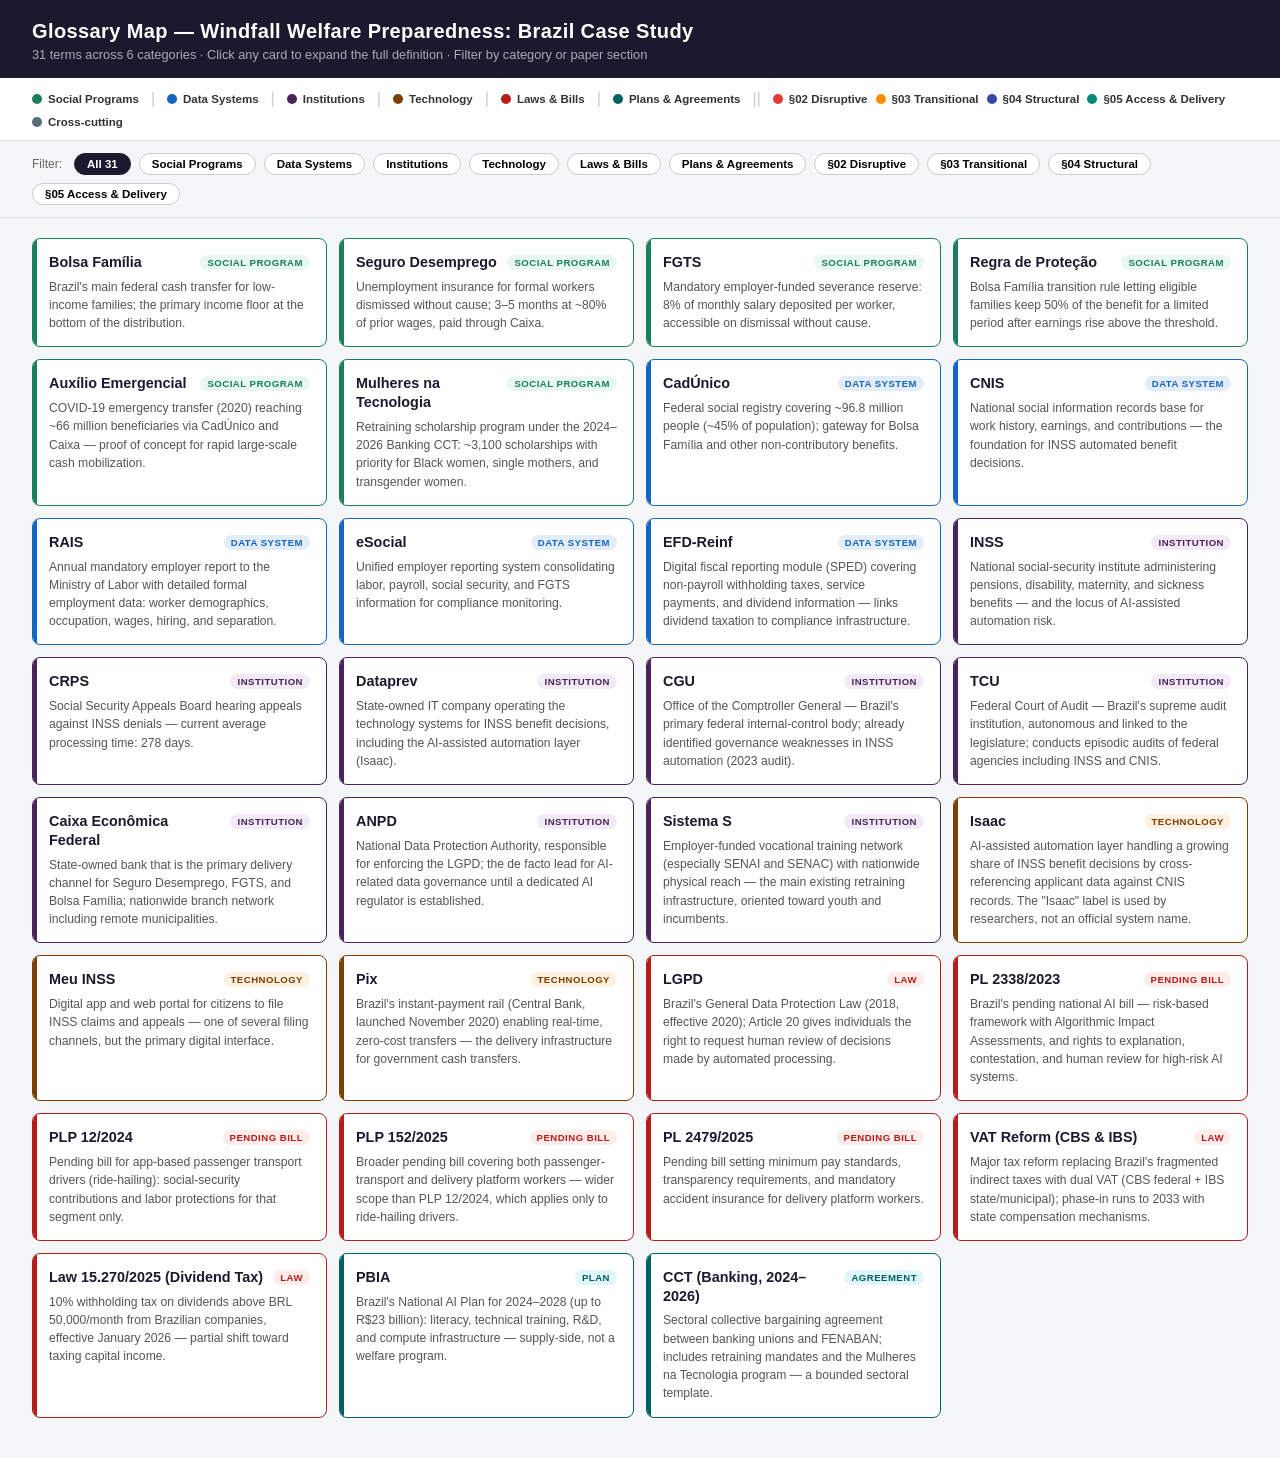
==== index.html @ 6428d3a6 "Rename glossary_map.html to index.html" ====
<!DOCTYPE html>
<html lang="en">
<head>
<meta charset="UTF-8">
<meta name="viewport" content="width=device-width, initial-scale=1.0">
<title>Glossary Map — Windfall Welfare Preparedness: Brazil</title>
<style>
  :root {
    --col-program:   #1a7f5a;
    --col-program-bg:#e8f7f0;
    --col-data:      #1565c0;
    --col-data-bg:   #e3edf9;
    --col-inst:      #4a235a;
    --col-inst-bg:   #f3eaf7;
    --col-tech:      #7b3f00;
    --col-tech-bg:   #fdf0e0;
    --col-law:       #b71c1c;
    --col-law-bg:    #fdecea;
    --col-policy:    #006064;
    --col-policy-bg: #e0f7fa;

    --sec-disruptive:   #e53935;
    --sec-transitional: #fb8c00;
    --sec-structural:   #3949ab;
    --sec-access:       #00897b;
    --sec-cross:        #546e7a;
  }

  * { box-sizing: border-box; margin: 0; padding: 0; }

  body {
    font-family: "Inter", "Segoe UI", sans-serif;
    background: #f4f6f8;
    color: #1a1a2e;
    min-height: 100vh;
  }

  header {
    background: #1a1a2e;
    color: white;
    padding: 20px 32px 16px;
  }
  header h1 { font-size: 1.25rem; font-weight: 700; letter-spacing: 0.02em; }
  header p  { font-size: 0.8rem; color: #aab; margin-top: 4px; }

  /* Section legend */
  .legend {
    display: flex; flex-wrap: wrap; gap: 8px;
    padding: 12px 32px;
    background: #fff;
    border-bottom: 1px solid #e0e0e0;
  }
  .leg-item {
    display: flex; align-items: center; gap: 6px;
    font-size: 0.72rem; font-weight: 600;
    color: #333;
  }
  .leg-dot {
    width: 10px; height: 10px; border-radius: 50%;
    flex-shrink: 0;
  }
  .leg-sep { color: #ccc; margin: 0 4px; }

  /* Filter bar */
  .filter-bar {
    display: flex; flex-wrap: wrap; gap: 8px;
    padding: 12px 32px;
    background: #f4f6f8;
    border-bottom: 1px solid #e0e0e0;
    align-items: center;
  }
  .filter-bar span { font-size: 0.75rem; color: #666; margin-right: 4px; }
  .filter-btn {
    padding: 4px 12px; border-radius: 20px; border: 1.5px solid #ccc;
    background: white; cursor: pointer; font-size: 0.72rem; font-weight: 600;
    transition: all 0.15s;
  }
  .filter-btn:hover  { border-color: #555; background: #f0f0f0; }
  .filter-btn.active { border-color: #1a1a2e; background: #1a1a2e; color: white; }

  /* Main grid */
  .grid {
    display: grid;
    grid-template-columns: repeat(auto-fill, minmax(280px, 1fr));
    gap: 12px;
    padding: 20px 32px 40px;
  }

  .card {
    background: white;
    border-radius: 8px;
    border: 1.5px solid #e0e0e0;
    padding: 14px 16px;
    cursor: pointer;
    transition: box-shadow 0.15s, transform 0.1s;
    position: relative;
    overflow: hidden;
  }
  .card::before {
    content: '';
    position: absolute;
    left: 0; top: 0; bottom: 0;
    width: 4px;
    border-radius: 8px 0 0 8px;
  }
  .card:hover { box-shadow: 0 4px 16px rgba(0,0,0,0.12); transform: translateY(-1px); }
  .card.expanded { box-shadow: 0 6px 24px rgba(0,0,0,0.16); }

  /* Category accent colors */
  .cat-program  { border-color: var(--col-program);  }
  .cat-program::before  { background: var(--col-program); }
  .cat-data     { border-color: var(--col-data);     }
  .cat-data::before     { background: var(--col-data); }
  .cat-inst     { border-color: var(--col-inst);     }
  .cat-inst::before     { background: var(--col-inst); }
  .cat-tech     { border-color: var(--col-tech);     }
  .cat-tech::before     { background: var(--col-tech); }
  .cat-law      { border-color: var(--col-law);      }
  .cat-law::before      { background: var(--col-law); }
  .cat-policy   { border-color: var(--col-policy);   }
  .cat-policy::before   { background: var(--col-policy); }

  .card-header { display: flex; align-items: flex-start; justify-content: space-between; gap: 8px; }

  .term-name {
    font-size: 0.9rem; font-weight: 700; line-height: 1.3;
    flex: 1;
  }
  .cat-badge {
    font-size: 0.6rem; font-weight: 700; text-transform: uppercase;
    letter-spacing: 0.05em; padding: 2px 7px; border-radius: 10px;
    white-space: nowrap; flex-shrink: 0; margin-top: 2px;
  }
  .cat-program .cat-badge  { background: var(--col-program-bg); color: var(--col-program); }
  .cat-data    .cat-badge  { background: var(--col-data-bg);    color: var(--col-data); }
  .cat-inst    .cat-badge  { background: var(--col-inst-bg);    color: var(--col-inst); }
  .cat-tech    .cat-badge  { background: var(--col-tech-bg);    color: var(--col-tech); }
  .cat-law     .cat-badge  { background: var(--col-law-bg);     color: var(--col-law); }
  .cat-policy  .cat-badge  { background: var(--col-policy-bg);  color: var(--col-policy); }

  .summary {
    font-size: 0.76rem; color: #555; margin-top: 6px; line-height: 1.5;
  }

  .full-def {
    display: none;
    font-size: 0.75rem; color: #333; margin-top: 10px;
    border-top: 1px solid #eee; padding-top: 10px; line-height: 1.6;
  }
  .card.expanded .full-def { display: block; }

  .sections {
    display: flex; flex-wrap: wrap; gap: 4px; margin-top: 10px;
  }
  .sec-pill {
    font-size: 0.6rem; font-weight: 700; padding: 2px 8px;
    border-radius: 10px; color: white; white-space: nowrap;
  }
  .sec-D  { background: var(--sec-disruptive); }
  .sec-T  { background: var(--sec-transitional); }
  .sec-S  { background: var(--sec-structural); }
  .sec-A  { background: var(--sec-access); }
  .sec-X  { background: var(--sec-cross); }

  /* Count bar at top right */
  .count-bar {
    display: flex; gap: 16px; padding: 10px 32px 0;
    font-size: 0.72rem; color: #666;
  }
  .count-bar strong { color: #1a1a2e; }

  /* Hidden class for filtering */
  .card.hidden { display: none; }
</style>
</head>
<body>

<header>
  <h1>Glossary Map — Windfall Welfare Preparedness: Brazil Case Study</h1>
  <p>31 terms across 6 categories · Click any card to expand the full definition · Filter by category or paper section</p>
</header>

<div class="legend">
  <div class="leg-item"><div class="leg-dot" style="background:var(--col-program)"></div>Social Programs</div>
  <div class="leg-sep">|</div>
  <div class="leg-item"><div class="leg-dot" style="background:var(--col-data)"></div>Data Systems</div>
  <div class="leg-sep">|</div>
  <div class="leg-item"><div class="leg-dot" style="background:var(--col-inst)"></div>Institutions</div>
  <div class="leg-sep">|</div>
  <div class="leg-item"><div class="leg-dot" style="background:var(--col-tech)"></div>Technology</div>
  <div class="leg-sep">|</div>
  <div class="leg-item"><div class="leg-dot" style="background:var(--col-law)"></div>Laws &amp; Bills</div>
  <div class="leg-sep">|</div>
  <div class="leg-item"><div class="leg-dot" style="background:var(--col-policy)"></div>Plans &amp; Agreements</div>
  <div class="leg-sep">||</div>
  <div class="leg-item"><div class="leg-dot" style="background:var(--sec-disruptive)"></div>§02 Disruptive</div>
  <div class="leg-item"><div class="leg-dot" style="background:var(--sec-transitional)"></div>§03 Transitional</div>
  <div class="leg-item"><div class="leg-dot" style="background:var(--sec-structural)"></div>§04 Structural</div>
  <div class="leg-item"><div class="leg-dot" style="background:var(--sec-access)"></div>§05 Access &amp; Delivery</div>
  <div class="leg-item"><div class="leg-dot" style="background:var(--sec-cross)"></div>Cross-cutting</div>
</div>

<div class="filter-bar">
  <span>Filter:</span>
  <button class="filter-btn active" data-filter="all">All 31</button>
  <button class="filter-btn" data-filter="cat-program">Social Programs</button>
  <button class="filter-btn" data-filter="cat-data">Data Systems</button>
  <button class="filter-btn" data-filter="cat-inst">Institutions</button>
  <button class="filter-btn" data-filter="cat-tech">Technology</button>
  <button class="filter-btn" data-filter="cat-law">Laws &amp; Bills</button>
  <button class="filter-btn" data-filter="cat-policy">Plans &amp; Agreements</button>
  <button class="filter-btn" data-filter="sec-D">§02 Disruptive</button>
  <button class="filter-btn" data-filter="sec-T">§03 Transitional</button>
  <button class="filter-btn" data-filter="sec-S">§04 Structural</button>
  <button class="filter-btn" data-filter="sec-A">§05 Access &amp; Delivery</button>
</div>

<div class="grid" id="grid">

  <!-- ── SOCIAL PROGRAMS ── -->

  <div class="card cat-program" data-cats="cat-program" data-secs="sec-D sec-X">
    <div class="card-header">
      <div class="term-name">Bolsa Família</div>
      <div class="cat-badge">Social Program</div>
    </div>
    <div class="summary">Brazil's main federal cash transfer for low-income families; the primary income floor at the bottom of the distribution.</div>
    <div class="full-def">Brazil's main federal cash transfer program for low-income families, administered by the Ministry of Social Development. Eligibility runs through CadÚnico and is means-tested, with active monitoring of school attendance and health requirements. In this paper it is the primary income floor for households at the bottom of the distribution — and a boundary condition for the "missing middle" problem, since displaced formal workers above its threshold fall outside its reach.
      <div class="sections">
        <span class="sec-pill sec-D">§02 Disruptive</span>
        <span class="sec-pill sec-X">Cross-cutting</span>
      </div>
    </div>
  </div>

  <div class="card cat-program" data-cats="cat-program" data-secs="sec-D sec-X">
    <div class="card-header">
      <div class="term-name">Seguro Desemprego</div>
      <div class="cat-badge">Social Program</div>
    </div>
    <div class="summary">Unemployment insurance for formal workers dismissed without cause; 3–5 months at ~80% of prior wages, paid through Caixa.</div>
    <div class="full-def">Unemployment insurance for formal workers dismissed without cause, paid through Caixa for three to five months at roughly 80% of prior wages (subject to floors and ceilings). In this paper it is the main short-term income buffer for formal workers after dismissal, but it does not cover informal workers and was designed for cyclical unemployment, not prolonged occupational displacement. For the missing middle, the insurance window often runs out before re-employment is secured.
      <div class="sections">
        <span class="sec-pill sec-D">§02 Disruptive</span>
        <span class="sec-pill sec-X">Cross-cutting</span>
      </div>
    </div>
  </div>

  <div class="card cat-program" data-cats="cat-program" data-secs="sec-D">
    <div class="card-header">
      <div class="term-name">FGTS</div>
      <div class="cat-badge">Social Program</div>
    </div>
    <div class="summary">Mandatory employer-funded severance reserve: 8% of monthly salary deposited per worker, accessible on dismissal without cause.</div>
    <div class="full-def">Fundo de Garantia do Tempo de Serviço. A mandatory employer-funded severance reserve for formal employees: employers deposit 8% of monthly salary into an individual account at Caixa, accessible on dismissal without cause, and also drawable for home purchase, serious illness, or retirement. In this paper it functions as a forced savings buffer that supplements Seguro Desemprego, but both instruments were designed for cyclical unemployment and may not provide adequate protection during structural displacement from AI.
      <div class="sections">
        <span class="sec-pill sec-D">§02 Disruptive</span>
      </div>
    </div>
  </div>

  <div class="card cat-program" data-cats="cat-program" data-secs="sec-D">
    <div class="card-header">
      <div class="term-name">Regra de Proteção</div>
      <div class="cat-badge">Social Program</div>
    </div>
    <div class="summary">Bolsa Família transition rule letting eligible families keep 50% of the benefit for a limited period after earnings rise above the threshold.</div>
    <div class="full-def">A Bolsa Família transition rule that lets eligible families temporarily keep part of the benefit (50%) for a limited period after earnings rise above the ordinary entry threshold. In this paper it is the closest existing bridge between income support and re-entry into formal work. Critically, it applies only to families already inside the program — it does not help displaced formal workers above the threshold who were never enrolled.
      <div class="sections">
        <span class="sec-pill sec-D">§02 Disruptive</span>
      </div>
    </div>
  </div>

  <div class="card cat-program" data-cats="cat-program" data-secs="sec-D">
    <div class="card-header">
      <div class="term-name">Auxílio Emergencial</div>
      <div class="cat-badge">Social Program</div>
    </div>
    <div class="summary">COVID-19 emergency transfer (2020) reaching ~66 million beneficiaries via CadÚnico and Caixa — proof of concept for rapid large-scale cash mobilization.</div>
    <div class="full-def">The emergency cash transfer program deployed during the COVID-19 pandemic in 2020, which reached approximately 66 million beneficiaries — most of them informal and low-income workers — within weeks via CadÚnico and Caixa. In this paper it matters as proof of concept for rapid cash mobilization at population scale, though it required extraordinary political authorization; no standing rule creates the same disbursement capacity.
      <div class="sections">
        <span class="sec-pill sec-D">§02 Disruptive</span>
      </div>
    </div>
  </div>

  <div class="card cat-program" data-cats="cat-program" data-secs="sec-T">
    <div class="card-header">
      <div class="term-name">Mulheres na Tecnologia</div>
      <div class="cat-badge">Social Program</div>
    </div>
    <div class="summary">Retraining scholarship program under the 2024–2026 Banking CCT: ~3,100 scholarships with priority for Black women, single mothers, and transgender women.</div>
    <div class="full-def">A retraining scholarship program negotiated under the 2024–2026 banking CCT and funded by FENABAN-affiliated banks. It offers approximately 3,000 scholarships through PrograMaria and 100 through Laboratória (approximately 3,100 in total), with explicit priority for Black women, single mothers, and transgender women. In this paper it is a bounded sectoral example of adaptive provision for workers in high-AI-exposure occupations, but it is limited to formal banking workers with union representation.
      <div class="sections">
        <span class="sec-pill sec-T">§03 Transitional</span>
      </div>
    </div>
  </div>

  <!-- ── DATA SYSTEMS ── -->

  <div class="card cat-data" data-cats="cat-data" data-secs="sec-D sec-X">
    <div class="card-header">
      <div class="term-name">CadÚnico</div>
      <div class="cat-badge">Data System</div>
    </div>
    <div class="summary">Federal social registry covering ~96.8 million people (~45% of population); gateway for Bolsa Família and other non-contributory benefits.</div>
    <div class="full-def">Cadastro Único para Programas Sociais. Brazil's federal social registry for low-income families, covering about 96.8 million people (roughly 45% of the population) and administered by the Ministry of Social Development. It collects socioeconomic data and serves as the gateway for determining eligibility for Bolsa Família and other non-contributory benefits. Registration does not by itself grant benefits. In this paper it is both the targeting base for AI-displacement responses and part of the data infrastructure needed for proactive worker identification.
      <div class="sections">
        <span class="sec-pill sec-D">§02 Disruptive</span>
        <span class="sec-pill sec-X">Cross-cutting</span>
      </div>
    </div>
  </div>

  <div class="card cat-data" data-cats="cat-data" data-secs="sec-A sec-X">
    <div class="card-header">
      <div class="term-name">CNIS</div>
      <div class="cat-badge">Data System</div>
    </div>
    <div class="summary">National social information records base for work history, earnings, and contributions — the foundation for INSS automated benefit decisions.</div>
    <div class="full-def">Cadastro Nacional de Informações Sociais. The national administrative records base for work, earnings, and contribution histories, maintained by the INSS and fed by eSocial and other administrative sources. In this paper it matters because INSS benefit analysis depends heavily on these records — and data quality problems identified in a 2021 TCU review mean that an unreliable foundation is driving consequential automated decisions.
      <div class="sections">
        <span class="sec-pill sec-A">§05 Access &amp; Delivery</span>
        <span class="sec-pill sec-X">Cross-cutting</span>
      </div>
    </div>
  </div>

  <div class="card cat-data" data-cats="cat-data" data-secs="sec-S sec-X">
    <div class="card-header">
      <div class="term-name">RAIS</div>
      <div class="cat-badge">Data System</div>
    </div>
    <div class="summary">Annual mandatory employer report to the Ministry of Labor with detailed formal employment data: worker demographics, occupation, wages, hiring, and separation.</div>
    <div class="full-def">Relação Anual de Informações Sociais. An annual mandatory employer report submitted to the Ministry of Labor, with detailed data on formal employment: worker demographics, occupation, wages, hiring, and separation. Brazil's most granular source of formal labor market data. In this paper it is a key ingredient for a proactive worker-targeting system — identifying workers in high-AI-exposure occupations before displacement — but linking it to CadÚnico for this purpose requires legal authorization under the LGPD and an inter-ministerial data-sharing protocol.
      <div class="sections">
        <span class="sec-pill sec-S">§04 Structural</span>
        <span class="sec-pill sec-X">Cross-cutting</span>
      </div>
    </div>
  </div>

  <div class="card cat-data" data-cats="cat-data" data-secs="sec-S">
    <div class="card-header">
      <div class="term-name">eSocial</div>
      <div class="cat-badge">Data System</div>
    </div>
    <div class="summary">Unified employer reporting system consolidating labor, payroll, social security, and FGTS information for compliance monitoring.</div>
    <div class="full-def">A unified employer reporting system that consolidates labor, payroll, social security, FGTS, and related fiscal information into a single digital platform. In this paper it matters as part of the administrative base for monitoring payroll-linked activity and welfare financing — and as a data source that feeds into CNIS and hence into INSS automated decisions.
      <div class="sections">
        <span class="sec-pill sec-S">§04 Structural</span>
      </div>
    </div>
  </div>

  <div class="card cat-data" data-cats="cat-data" data-secs="sec-S">
    <div class="card-header">
      <div class="term-name">EFD-Reinf</div>
      <div class="cat-badge">Data System</div>
    </div>
    <div class="summary">Digital fiscal reporting module (SPED) covering non-payroll withholding taxes, service payments, and dividend information — links dividend taxation to compliance infrastructure.</div>
    <div class="full-def">Escrituração Fiscal Digital de Retenções e Outras Informações Fiscais. A module of Brazil's SPED platform that complements eSocial by reporting non-payroll tax information, including withholding taxes, service payments, and other fiscal events. In this paper it matters as the administrative reporting channel through which the new dividend withholding tax (Law 15.270/2025) will be collected and verified — connecting the structural tax reform to existing compliance infrastructure.
      <div class="sections">
        <span class="sec-pill sec-S">§04 Structural</span>
      </div>
    </div>
  </div>

  <!-- ── INSTITUTIONS ── -->

  <div class="card cat-inst" data-cats="cat-inst" data-secs="sec-D sec-A">
    <div class="card-header">
      <div class="term-name">INSS</div>
      <div class="cat-badge">Institution</div>
    </div>
    <div class="summary">National social-security institute administering pensions, disability, maternity, and sickness benefits — and the locus of AI-assisted automation risk.</div>
    <div class="full-def">Instituto Nacional do Seguro Social. Brazil's national social-security institute, responsible for administering contributory benefits including pensions, disability benefits, maternity pay, and sickness allowances. In this paper it is the central institution for both disruptive risk (AI-assisted automation of benefit decisions via Isaac/Dataprev) and access-and-delivery risk (rising denial rates, long appeal queues, and over-reliance on Meu INSS as the primary interface).
      <div class="sections">
        <span class="sec-pill sec-D">§02 Disruptive</span>
        <span class="sec-pill sec-A">§05 Access &amp; Delivery</span>
      </div>
    </div>
  </div>

  <div class="card cat-inst" data-cats="cat-inst" data-secs="sec-A">
    <div class="card-header">
      <div class="term-name">CRPS</div>
      <div class="cat-badge">Institution</div>
    </div>
    <div class="summary">Social Security Appeals Board hearing appeals against INSS denials — current average processing time: 278 days.</div>
    <div class="full-def">Conselho de Recursos da Previdência Social. The Social Security Appeals Board, the administrative body that hears appeals against INSS benefit denials. In this paper it is the main formal redress channel — and the main bottleneck: the average appeal processing time reached 278 days in 2025, meaning formal appeal rights are not translating into timely redress. Multiple filing channels exist (Central 135, CRPS website, Meu INSS, INSS Digital, in-person), but navigation burden is high, especially for rural and elderly claimants.
      <div class="sections">
        <span class="sec-pill sec-A">§05 Access &amp; Delivery</span>
      </div>
    </div>
  </div>

  <div class="card cat-inst" data-cats="cat-inst" data-secs="sec-A">
    <div class="card-header">
      <div class="term-name">Dataprev</div>
      <div class="cat-badge">Institution</div>
    </div>
    <div class="summary">State-owned IT company operating the technology systems for INSS benefit decisions, including the AI-assisted automation layer (Isaac).</div>
    <div class="full-def">The state-owned IT company that develops and operates the technology systems for INSS benefit decisions, including the AI-assisted automation layer. In this paper it matters as the institutional locus of the technical architecture underlying automated benefit analysis — and therefore a key actor for any transparency or audit reform of INSS automation.
      <div class="sections">
        <span class="sec-pill sec-A">§05 Access &amp; Delivery</span>
      </div>
    </div>
  </div>

  <div class="card cat-inst" data-cats="cat-inst" data-secs="sec-A">
    <div class="card-header">
      <div class="term-name">CGU</div>
      <div class="cat-badge">Institution</div>
    </div>
    <div class="summary">Office of the Comptroller General — Brazil's primary federal internal-control body; already identified governance weaknesses in INSS automation (2023 audit).</div>
    <div class="full-def">Controladoria-Geral da União. The Office of the Comptroller General, Brazil's primary internal-control body within the federal executive, which conducts audits, investigations, and oversight of federal agencies. In this paper it matters because a 2023 CGU audit identified planning, governance, monitoring, and transparency weaknesses in INSS automation — including a rise in the automated denial share from 41% in 2021 to 65% in 2022. Reinstating routine CGU audit of INSS automation is one of the paper's near-term governance recommendations.
      <div class="sections">
        <span class="sec-pill sec-A">§05 Access &amp; Delivery</span>
      </div>
    </div>
  </div>

  <div class="card cat-inst" data-cats="cat-inst" data-secs="sec-A">
    <div class="card-header">
      <div class="term-name">TCU</div>
      <div class="cat-badge">Institution</div>
    </div>
    <div class="summary">Federal Court of Audit — Brazil's supreme audit institution, autonomous and linked to the legislature; conducts episodic audits of federal agencies including INSS and CNIS.</div>
    <div class="full-def">Tribunal de Contas da União. The Federal Court of Audit, Brazil's supreme audit institution, autonomous and linked to the legislative branch. In this paper it matters as the external audit institution that has reviewed INSS operations and CNIS data quality — including a 2021 review that identified data quality problems in CNIS records. Its interventions are episodic and do not substitute for standing internal-control oversight.
      <div class="sections">
        <span class="sec-pill sec-A">§05 Access &amp; Delivery</span>
      </div>
    </div>
  </div>

  <div class="card cat-inst" data-cats="cat-inst" data-secs="sec-A sec-X">
    <div class="card-header">
      <div class="term-name">Caixa Econômica Federal</div>
      <div class="cat-badge">Institution</div>
    </div>
    <div class="summary">State-owned bank that is the primary delivery channel for Seguro Desemprego, FGTS, and Bolsa Família; nationwide branch network including remote municipalities.</div>
    <div class="full-def">A state-owned bank that functions as the primary delivery channel for federal social programs (Seguro Desemprego, FGTS, Bolsa Família payments) and operates a nationwide branch network including in small and remote municipalities. In this paper it is proposed as a formal in-person intake point for INSS appeals and biometric verification — since Caixa branches already serve as an informal fallback for populations excluded by mandatory digital channels.
      <div class="sections">
        <span class="sec-pill sec-A">§05 Access &amp; Delivery</span>
        <span class="sec-pill sec-X">Cross-cutting</span>
      </div>
    </div>
  </div>

  <div class="card cat-inst" data-cats="cat-inst" data-secs="sec-A sec-X">
    <div class="card-header">
      <div class="term-name">ANPD</div>
      <div class="cat-badge">Institution</div>
    </div>
    <div class="summary">National Data Protection Authority, responsible for enforcing the LGPD; the de facto lead for AI-related data governance until a dedicated AI regulator is established.</div>
    <div class="full-def">Autoridade Nacional de Proteção de Dados. Brazil's National Data Protection Authority, responsible for enforcing the LGPD and designated as the lead for AI-related data protection in the absence of a dedicated AI regulator. In this paper it matters as the primary data-governance actor for AI in public services — but its mandate is data protection, not AI governance broadly, and without PL 2338/2023 or an equivalent framework, it cannot by itself supply a full AI accountability architecture. AI-related data protection currently runs through ANPD; no dedicated AI regulator with an active mandate yet exists.
      <div class="sections">
        <span class="sec-pill sec-A">§05 Access &amp; Delivery</span>
        <span class="sec-pill sec-X">Cross-cutting</span>
      </div>
    </div>
  </div>

  <div class="card cat-inst" data-cats="cat-inst" data-secs="sec-T">
    <div class="card-header">
      <div class="term-name">Sistema S</div>
      <div class="cat-badge">Institution</div>
    </div>
    <div class="summary">Employer-funded vocational training network (especially SENAI and SENAC) with nationwide physical reach — the main existing retraining infrastructure, oriented toward youth and incumbents.</div>
    <div class="full-def">Brazil's network of employer-funded vocational training institutions, financed through compulsory employer payroll contributions and operated under corporatist structures linked to industry (SENAI), commerce (SENAC), and other federations. In this paper it matters as the main existing training architecture with both physical reach and experienced faculty. Its mandate and curriculum serve youth and incumbent formal workers; mid-career transition for AI-displaced workers is not a standing part of its remit.
      <div class="sections">
        <span class="sec-pill sec-T">§03 Transitional</span>
      </div>
    </div>
  </div>

  <!-- ── TECHNOLOGY ── -->

  <div class="card cat-tech" data-cats="cat-tech" data-secs="sec-A">
    <div class="card-header">
      <div class="term-name">Isaac</div>
      <div class="cat-badge">Technology</div>
    </div>
    <div class="summary">AI-assisted automation layer handling a growing share of INSS benefit decisions by cross-referencing applicant data against CNIS records. The "Isaac" label is used by researchers, not an official system name.</div>
    <div class="full-def">The AI-assisted automation layer that handles a growing share of INSS benefit decisions by cross-referencing applicant data against CNIS records. In this paper it matters as the automation mechanism at the center of the access-and-delivery risk: the scale of automated decisions has grown faster than routine external audit coverage. The "Isaac" label is used by researchers and reporting; it is not an officially named government system.
      <div class="sections">
        <span class="sec-pill sec-A">§05 Access &amp; Delivery</span>
      </div>
    </div>
  </div>

  <div class="card cat-tech" data-cats="cat-tech" data-secs="sec-A">
    <div class="card-header">
      <div class="term-name">Meu INSS</div>
      <div class="cat-badge">Technology</div>
    </div>
    <div class="summary">Digital app and web portal for citizens to file INSS claims and appeals — one of several filing channels, but the primary digital interface.</div>
    <div class="full-def">The digital app and web portal through which Brazilian citizens file social-security claims and appeals with the INSS. In this paper it matters because in practice it has become the primary digital interface for benefit interactions — but it is one of several official channels (alongside Central 135, CRPS website, INSS Digital, and in-person service), and it excludes rural, elderly, and digitally constrained claimants who cannot navigate it independently.
      <div class="sections">
        <span class="sec-pill sec-A">§05 Access &amp; Delivery</span>
      </div>
    </div>
  </div>

  <div class="card cat-tech" data-cats="cat-tech" data-secs="sec-D sec-X">
    <div class="card-header">
      <div class="term-name">Pix</div>
      <div class="cat-badge">Technology</div>
    </div>
    <div class="summary">Brazil's instant-payment rail (Central Bank, launched November 2020) enabling real-time, zero-cost transfers — the delivery infrastructure for government cash transfers.</div>
    <div class="full-def">Brazil's instant-payment system, launched by the Central Bank in November 2020. It enables real-time, zero-cost transfers between individuals, businesses, and government, and has become the dominant payment rail for government cash transfers. In this paper it matters as the payment infrastructure that enables rapid, at-scale delivery of transfers once eligibility is determined — as demonstrated by COVID-era emergency payments after Pix launched (note: Pix was not yet available during the April 2020 Auxílio Emergencial deployment).
      <div class="sections">
        <span class="sec-pill sec-D">§02 Disruptive</span>
        <span class="sec-pill sec-X">Cross-cutting</span>
      </div>
    </div>
  </div>

  <!-- ── LAWS & BILLS ── -->

  <div class="card cat-law" data-cats="cat-law" data-secs="sec-A sec-X">
    <div class="card-header">
      <div class="term-name">LGPD</div>
      <div class="cat-badge">Law</div>
    </div>
    <div class="summary">Brazil's General Data Protection Law (2018, effective 2020); Article 20 gives individuals the right to request human review of decisions made by automated processing.</div>
    <div class="full-def">Lei Geral de Proteção de Dados. Brazil's General Data Protection Law, passed in 2018 and effective from 2020, broadly modeled on the EU's GDPR. Article 20 gives individuals the right to request review of decisions made solely through automated processing of personal data — the current legal baseline for challenging automated benefit denials. In this paper it matters as both a data-governance framework for AI use and as the legal constraint on inter-agency data sharing (e.g., linking RAIS to CadÚnico).
      <div class="sections">
        <span class="sec-pill sec-A">§05 Access &amp; Delivery</span>
        <span class="sec-pill sec-X">Cross-cutting</span>
      </div>
    </div>
  </div>

  <div class="card cat-law" data-cats="cat-law" data-secs="sec-A sec-X">
    <div class="card-header">
      <div class="term-name">PL 2338/2023</div>
      <div class="cat-badge">Pending Bill</div>
    </div>
    <div class="summary">Brazil's pending national AI bill — risk-based framework with Algorithmic Impact Assessments, and rights to explanation, contestation, and human review for high-risk AI systems.</div>
    <div class="full-def">Brazil's pending national AI bill. It would create a risk-based regulatory framework, require Algorithmic Impact Assessments for high-risk systems, and create rights to information, explanation, contestation, and human review in employment, worker management, access to self-employment, and assistance and social-security services. As of April 5, 2026, it remained pending in the Chamber awaiting rapporteur review. In this paper it is both the most consequential piece of pending AI governance and an uncertain enabling condition for several near-term recommendations.
      <div class="sections">
        <span class="sec-pill sec-A">§05 Access &amp; Delivery</span>
        <span class="sec-pill sec-X">Cross-cutting</span>
      </div>
    </div>
  </div>

  <div class="card cat-law" data-cats="cat-law" data-secs="sec-D sec-T">
    <div class="card-header">
      <div class="term-name">PLP 12/2024</div>
      <div class="cat-badge">Pending Bill</div>
    </div>
    <div class="summary">Pending bill for app-based passenger transport drivers (ride-hailing): social-security contributions and labor protections for that segment only.</div>
    <div class="full-def">A pending complementary-law bill focused on app-based passenger transport drivers (four-wheeled ride-hailing). It would define social-security contributions and labor protections for that segment, but not for the whole platform workforce. As of April 5, 2026, it remained pending in committee. If enacted, it would partially close an important contribution gap, but it would not resolve the broader protection deficit across platform and informal work.
      <div class="sections">
        <span class="sec-pill sec-D">§02 Disruptive</span>
        <span class="sec-pill sec-T">§03 Transitional</span>
      </div>
    </div>
  </div>

  <div class="card cat-law" data-cats="cat-law" data-secs="sec-D sec-T">
    <div class="card-header">
      <div class="term-name">PLP 152/2025</div>
      <div class="cat-badge">Pending Bill</div>
    </div>
    <div class="summary">Broader pending bill covering both passenger-transport and delivery platform workers — wider scope than PLP 12/2024, which applies only to ride-hailing drivers.</div>
    <div class="full-def">A pending complementary-law bill that proposes a regulatory framework covering both passenger-transport and delivery platform workers. It is broader in scope than PLP 12/2024, which applies only to passenger-transport drivers. In this paper it represents the more comprehensive legislative option for platform-worker social protection, though still pending in Congress.
      <div class="sections">
        <span class="sec-pill sec-D">§02 Disruptive</span>
        <span class="sec-pill sec-T">§03 Transitional</span>
      </div>
    </div>
  </div>

  <div class="card cat-law" data-cats="cat-law" data-secs="sec-D sec-T">
    <div class="card-header">
      <div class="term-name">PL 2479/2025</div>
      <div class="cat-badge">Pending Bill</div>
    </div>
    <div class="summary">Pending bill setting minimum pay standards, transparency requirements, and mandatory accident insurance for delivery platform workers.</div>
    <div class="full-def">A pending bill before Congress that would set minimum pay standards, transparency requirements, and mandatory accident insurance for delivery platform workers. In this paper it represents another legislative option in the queue of platform-worker protections, alongside PLP 12/2024 and PLP 152/2025.
      <div class="sections">
        <span class="sec-pill sec-D">§02 Disruptive</span>
        <span class="sec-pill sec-T">§03 Transitional</span>
      </div>
    </div>
  </div>

  <div class="card cat-law" data-cats="cat-law" data-secs="sec-S">
    <div class="card-header">
      <div class="term-name">VAT Reform (CBS &amp; IBS)</div>
      <div class="cat-badge">Law</div>
    </div>
    <div class="summary">Major tax reform replacing Brazil's fragmented indirect taxes with dual VAT (CBS federal + IBS state/municipal); phase-in runs to 2033 with state compensation mechanisms.</div>
    <div class="full-def">A major tax reform shifting Brazil from its fragmented indirect tax system to a dual value-added tax: CBS (federal, replacing PIS/COFINS) and IBS (subnational, replacing ICMS/ISS). Enacted through Lei Complementar 214/2025, with a transition phase running to 2033 and state-compensation mechanisms to offset revenue losses for losing states and sectors. In this paper it matters as the main structural broadening of non-payroll taxation, though the long phase-in and compensation mechanisms limit the near-term fiscal dividend for AI-related welfare policy.
      <div class="sections">
        <span class="sec-pill sec-S">§04 Structural</span>
      </div>
    </div>
  </div>

  <div class="card cat-law" data-cats="cat-law" data-secs="sec-S">
    <div class="card-header">
      <div class="term-name">Law 15.270/2025 (Dividend Tax)</div>
      <div class="cat-badge">Law</div>
    </div>
    <div class="summary">10% withholding tax on dividends above BRL 50,000/month from Brazilian companies, effective January 2026 — partial shift toward taxing capital income.</div>
    <div class="full-def">Legislation effective from January 2026 that introduces a 10% withholding tax on dividends above BRL 50,000 per month paid by Brazilian companies. In this paper it matters as a partial step toward taxing capital income — counterbalancing some of the welfare-financing pressure that would result from AI-driven capital deepening and reduced payroll-tax revenues. The scope and rate are modest relative to the potential scale of the fiscal challenge.
      <div class="sections">
        <span class="sec-pill sec-S">§04 Structural</span>
      </div>
    </div>
  </div>

  <!-- ── PLANS & AGREEMENTS ── -->

  <div class="card cat-policy" data-cats="cat-policy" data-secs="sec-T">
    <div class="card-header">
      <div class="term-name">PBIA</div>
      <div class="cat-badge">Plan</div>
    </div>
    <div class="summary">Brazil's National AI Plan for 2024–2028 (up to R$23 billion): literacy, technical training, R&amp;D, and compute infrastructure — supply-side, not a welfare program.</div>
    <div class="full-def">Plano Brasileiro de Inteligência Artificial. Brazil's national AI plan for 2024–2028, with a total commitment of up to R$23 billion across literacy, technical training, research, and compute infrastructure. PBIA focuses on building AI-capable workers — through literacy, training, and research investment — and does not, on its own, fund mid-career transition support for workers displaced by AI.
      <div class="sections">
        <span class="sec-pill sec-T">§03 Transitional</span>
      </div>
    </div>
  </div>

  <div class="card cat-policy" data-cats="cat-policy" data-secs="sec-T sec-D">
    <div class="card-header">
      <div class="term-name">CCT (Banking, 2024–2026)</div>
      <div class="cat-badge">Agreement</div>
    </div>
    <div class="summary">Sectoral collective bargaining agreement between banking unions and FENABAN; includes retraining mandates and the Mulheres na Tecnologia program — a bounded sectoral template.</div>
    <div class="full-def">Convenção Coletiva de Trabalho. A sectoral collective bargaining agreement negotiated between unions and employer associations. In this paper it refers mainly to the 2024–2026 Banking CCT, which includes negotiated retraining provisions and the Mulheres na Tecnologia scholarship program. Used as a bounded template for adaptive provision, though its replicability depends on union capacity that is strong in banking but weaker in retail, BPO, and back-office services where AI displacement is also widening.
      <div class="sections">
        <span class="sec-pill sec-T">§03 Transitional</span>
        <span class="sec-pill sec-D">§02 Disruptive</span>
      </div>
    </div>
  </div>

</div><!-- /grid -->

<script>
  // Expand/collapse cards
  document.querySelectorAll('.card').forEach(card => {
    card.addEventListener('click', () => {
      card.classList.toggle('expanded');
    });
  });

  // Filter buttons
  const btns  = document.querySelectorAll('.filter-btn');
  const cards = document.querySelectorAll('.card');

  btns.forEach(btn => {
    btn.addEventListener('click', () => {
      btns.forEach(b => b.classList.remove('active'));
      btn.classList.add('active');

      const filter = btn.dataset.filter;

      cards.forEach(card => {
        if (filter === 'all') {
          card.classList.remove('hidden');
          return;
        }
        const cats = (card.dataset.cats || '').split(' ');
        const secs = (card.dataset.secs || '').split(' ');
        const all  = [...cats, ...secs];
        card.classList.toggle('hidden', !all.includes(filter));
      });
    });
  });
</script>
</body>
</html>
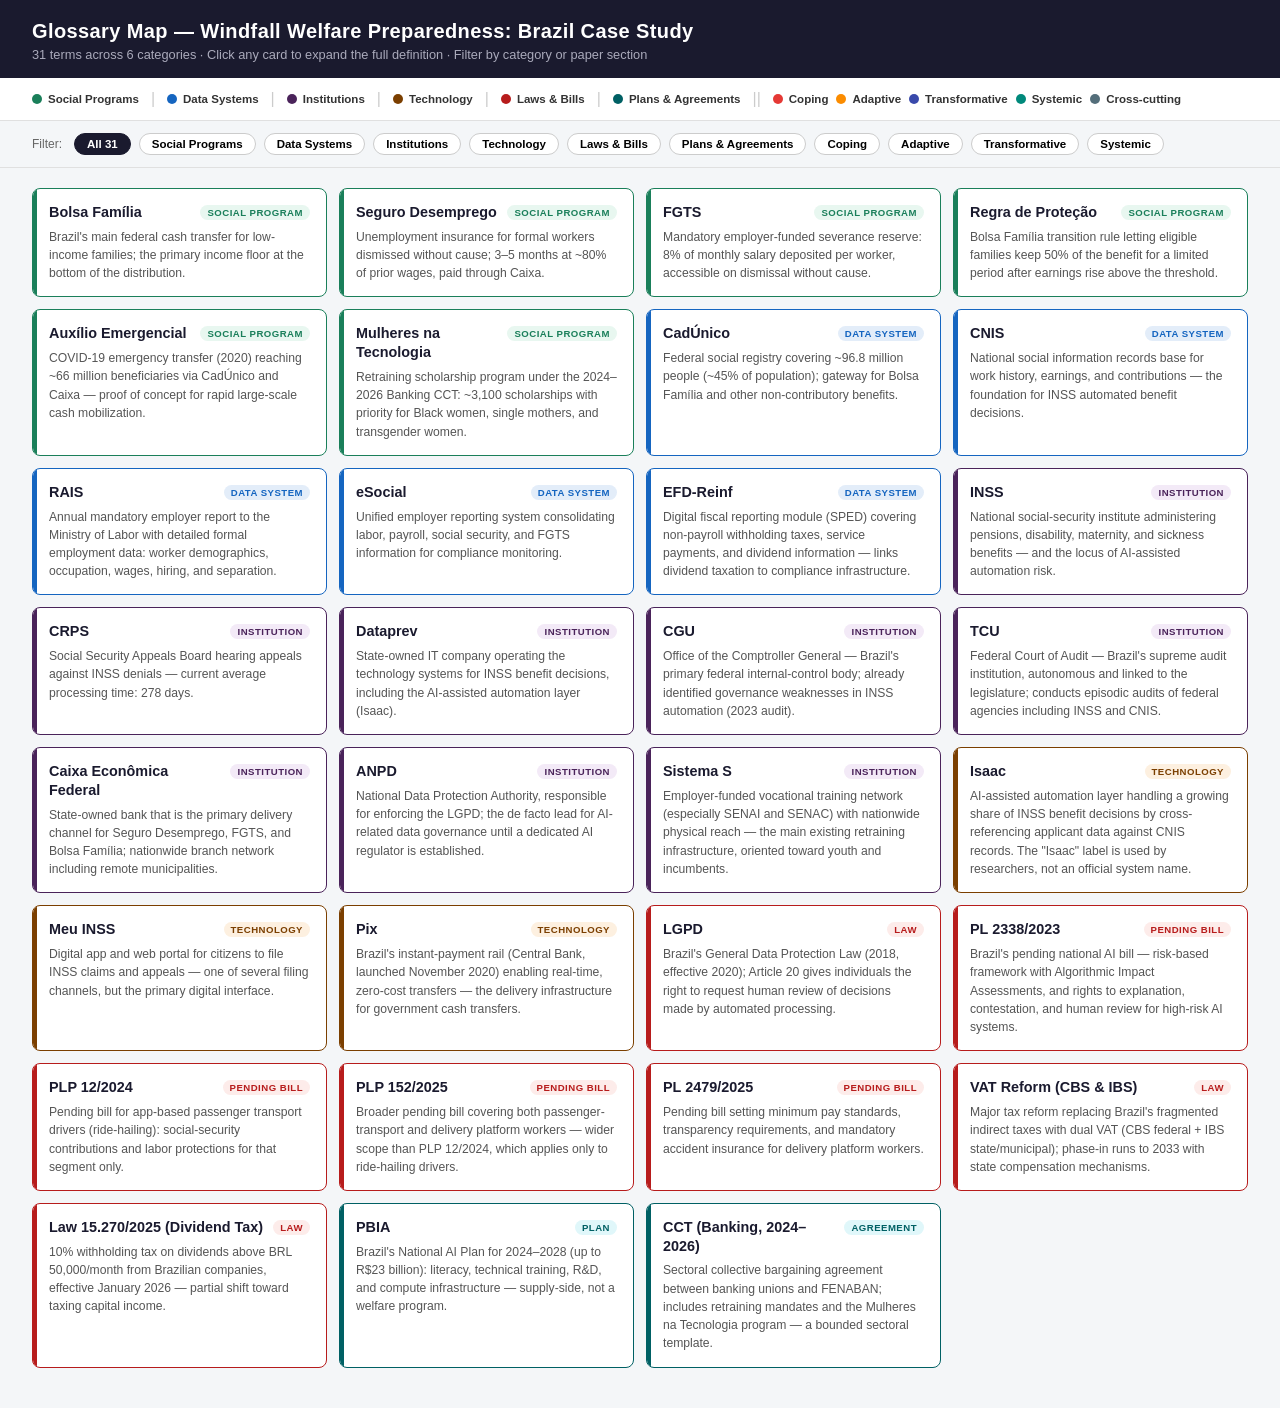
==== commit c3005b6a: "Add files via upload" ====
--- a/index.html
+++ b/index.html
@@ -19,11 +19,11 @@
     --col-policy:    #006064;
     --col-policy-bg: #e0f7fa;
 
-    --sec-disruptive:   #e53935;
-    --sec-transitional: #fb8c00;
-    --sec-structural:   #3949ab;
-    --sec-access:       #00897b;
-    --sec-cross:        #546e7a;
+    --sec-coping:    #e53935;
+    --sec-adaptive:  #fb8c00;
+    --sec-transform: #3949ab;
+    --sec-systemic:  #00897b;
+    --sec-cross:     #546e7a;
   }
 
   * { box-sizing: border-box; margin: 0; padding: 0; }
@@ -156,11 +156,11 @@
     font-size: 0.6rem; font-weight: 700; padding: 2px 8px;
     border-radius: 10px; color: white; white-space: nowrap;
   }
-  .sec-D  { background: var(--sec-disruptive); }
-  .sec-T  { background: var(--sec-transitional); }
-  .sec-S  { background: var(--sec-structural); }
-  .sec-A  { background: var(--sec-access); }
-  .sec-X  { background: var(--sec-cross); }
+  .sec-cop { background: var(--sec-coping); }
+  .sec-ada { background: var(--sec-adaptive); }
+  .sec-trn { background: var(--sec-transform); }
+  .sec-sys { background: var(--sec-systemic); }
+  .sec-X   { background: var(--sec-cross); }
 
   /* Count bar at top right */
   .count-bar {
@@ -193,10 +193,10 @@
   <div class="leg-sep">|</div>
   <div class="leg-item"><div class="leg-dot" style="background:var(--col-policy)"></div>Plans &amp; Agreements</div>
   <div class="leg-sep">||</div>
-  <div class="leg-item"><div class="leg-dot" style="background:var(--sec-disruptive)"></div>§02 Disruptive</div>
-  <div class="leg-item"><div class="leg-dot" style="background:var(--sec-transitional)"></div>§03 Transitional</div>
-  <div class="leg-item"><div class="leg-dot" style="background:var(--sec-structural)"></div>§04 Structural</div>
-  <div class="leg-item"><div class="leg-dot" style="background:var(--sec-access)"></div>§05 Access &amp; Delivery</div>
+  <div class="leg-item"><div class="leg-dot" style="background:var(--sec-coping)"></div>Coping</div>
+  <div class="leg-item"><div class="leg-dot" style="background:var(--sec-adaptive)"></div>Adaptive</div>
+  <div class="leg-item"><div class="leg-dot" style="background:var(--sec-transform)"></div>Transformative</div>
+  <div class="leg-item"><div class="leg-dot" style="background:var(--sec-systemic)"></div>Systemic</div>
   <div class="leg-item"><div class="leg-dot" style="background:var(--sec-cross)"></div>Cross-cutting</div>
 </div>
 
@@ -209,17 +209,17 @@
   <button class="filter-btn" data-filter="cat-tech">Technology</button>
   <button class="filter-btn" data-filter="cat-law">Laws &amp; Bills</button>
   <button class="filter-btn" data-filter="cat-policy">Plans &amp; Agreements</button>
-  <button class="filter-btn" data-filter="sec-D">§02 Disruptive</button>
-  <button class="filter-btn" data-filter="sec-T">§03 Transitional</button>
-  <button class="filter-btn" data-filter="sec-S">§04 Structural</button>
-  <button class="filter-btn" data-filter="sec-A">§05 Access &amp; Delivery</button>
+  <button class="filter-btn" data-filter="sec-cop">Coping</button>
+  <button class="filter-btn" data-filter="sec-ada">Adaptive</button>
+  <button class="filter-btn" data-filter="sec-trn">Transformative</button>
+  <button class="filter-btn" data-filter="sec-sys">Systemic</button>
 </div>
 
 <div class="grid" id="grid">
 
   <!-- ── SOCIAL PROGRAMS ── -->
 
-  <div class="card cat-program" data-cats="cat-program" data-secs="sec-D sec-X">
+  <div class="card cat-program" data-cats="cat-program" data-secs="sec-cop sec-X">
     <div class="card-header">
       <div class="term-name">Bolsa Família</div>
       <div class="cat-badge">Social Program</div>
@@ -227,13 +227,13 @@
     <div class="summary">Brazil's main federal cash transfer for low-income families; the primary income floor at the bottom of the distribution.</div>
     <div class="full-def">Brazil's main federal cash transfer program for low-income families, administered by the Ministry of Social Development. Eligibility runs through CadÚnico and is means-tested, with active monitoring of school attendance and health requirements. In this paper it is the primary income floor for households at the bottom of the distribution — and a boundary condition for the "missing middle" problem, since displaced formal workers above its threshold fall outside its reach.
       <div class="sections">
-        <span class="sec-pill sec-D">§02 Disruptive</span>
-        <span class="sec-pill sec-X">Cross-cutting</span>
-      </div>
-    </div>
-  </div>
-
-  <div class="card cat-program" data-cats="cat-program" data-secs="sec-D sec-X">
+        <span class="sec-pill sec-cop">Coping</span>
+        <span class="sec-pill sec-X">Cross-cutting</span>
+      </div>
+    </div>
+  </div>
+
+  <div class="card cat-program" data-cats="cat-program" data-secs="sec-cop sec-X">
     <div class="card-header">
       <div class="term-name">Seguro Desemprego</div>
       <div class="cat-badge">Social Program</div>
@@ -241,13 +241,13 @@
     <div class="summary">Unemployment insurance for formal workers dismissed without cause; 3–5 months at ~80% of prior wages, paid through Caixa.</div>
     <div class="full-def">Unemployment insurance for formal workers dismissed without cause, paid through Caixa for three to five months at roughly 80% of prior wages (subject to floors and ceilings). In this paper it is the main short-term income buffer for formal workers after dismissal, but it does not cover informal workers and was designed for cyclical unemployment, not prolonged occupational displacement. For the missing middle, the insurance window often runs out before re-employment is secured.
       <div class="sections">
-        <span class="sec-pill sec-D">§02 Disruptive</span>
-        <span class="sec-pill sec-X">Cross-cutting</span>
-      </div>
-    </div>
-  </div>
-
-  <div class="card cat-program" data-cats="cat-program" data-secs="sec-D">
+        <span class="sec-pill sec-cop">Coping</span>
+        <span class="sec-pill sec-X">Cross-cutting</span>
+      </div>
+    </div>
+  </div>
+
+  <div class="card cat-program" data-cats="cat-program" data-secs="sec-cop">
     <div class="card-header">
       <div class="term-name">FGTS</div>
       <div class="cat-badge">Social Program</div>
@@ -255,12 +255,12 @@
     <div class="summary">Mandatory employer-funded severance reserve: 8% of monthly salary deposited per worker, accessible on dismissal without cause.</div>
     <div class="full-def">Fundo de Garantia do Tempo de Serviço. A mandatory employer-funded severance reserve for formal employees: employers deposit 8% of monthly salary into an individual account at Caixa, accessible on dismissal without cause, and also drawable for home purchase, serious illness, or retirement. In this paper it functions as a forced savings buffer that supplements Seguro Desemprego, but both instruments were designed for cyclical unemployment and may not provide adequate protection during structural displacement from AI.
       <div class="sections">
-        <span class="sec-pill sec-D">§02 Disruptive</span>
-      </div>
-    </div>
-  </div>
-
-  <div class="card cat-program" data-cats="cat-program" data-secs="sec-D">
+        <span class="sec-pill sec-cop">Coping</span>
+      </div>
+    </div>
+  </div>
+
+  <div class="card cat-program" data-cats="cat-program" data-secs="sec-cop">
     <div class="card-header">
       <div class="term-name">Regra de Proteção</div>
       <div class="cat-badge">Social Program</div>
@@ -268,12 +268,12 @@
     <div class="summary">Bolsa Família transition rule letting eligible families keep 50% of the benefit for a limited period after earnings rise above the threshold.</div>
     <div class="full-def">A Bolsa Família transition rule that lets eligible families temporarily keep part of the benefit (50%) for a limited period after earnings rise above the ordinary entry threshold. In this paper it is the closest existing bridge between income support and re-entry into formal work. Critically, it applies only to families already inside the program — it does not help displaced formal workers above the threshold who were never enrolled.
       <div class="sections">
-        <span class="sec-pill sec-D">§02 Disruptive</span>
-      </div>
-    </div>
-  </div>
-
-  <div class="card cat-program" data-cats="cat-program" data-secs="sec-D">
+        <span class="sec-pill sec-cop">Coping</span>
+      </div>
+    </div>
+  </div>
+
+  <div class="card cat-program" data-cats="cat-program" data-secs="sec-cop">
     <div class="card-header">
       <div class="term-name">Auxílio Emergencial</div>
       <div class="cat-badge">Social Program</div>
@@ -281,12 +281,12 @@
     <div class="summary">COVID-19 emergency transfer (2020) reaching ~66 million beneficiaries via CadÚnico and Caixa — proof of concept for rapid large-scale cash mobilization.</div>
     <div class="full-def">The emergency cash transfer program deployed during the COVID-19 pandemic in 2020, which reached approximately 66 million beneficiaries — most of them informal and low-income workers — within weeks via CadÚnico and Caixa. In this paper it matters as proof of concept for rapid cash mobilization at population scale, though it required extraordinary political authorization; no standing rule creates the same disbursement capacity.
       <div class="sections">
-        <span class="sec-pill sec-D">§02 Disruptive</span>
-      </div>
-    </div>
-  </div>
-
-  <div class="card cat-program" data-cats="cat-program" data-secs="sec-T">
+        <span class="sec-pill sec-cop">Coping</span>
+      </div>
+    </div>
+  </div>
+
+  <div class="card cat-program" data-cats="cat-program" data-secs="sec-ada">
     <div class="card-header">
       <div class="term-name">Mulheres na Tecnologia</div>
       <div class="cat-badge">Social Program</div>
@@ -294,14 +294,14 @@
     <div class="summary">Retraining scholarship program under the 2024–2026 Banking CCT: ~3,100 scholarships with priority for Black women, single mothers, and transgender women.</div>
     <div class="full-def">A retraining scholarship program negotiated under the 2024–2026 banking CCT and funded by FENABAN-affiliated banks. It offers approximately 3,000 scholarships through PrograMaria and 100 through Laboratória (approximately 3,100 in total), with explicit priority for Black women, single mothers, and transgender women. In this paper it is a bounded sectoral example of adaptive provision for workers in high-AI-exposure occupations, but it is limited to formal banking workers with union representation.
       <div class="sections">
-        <span class="sec-pill sec-T">§03 Transitional</span>
+        <span class="sec-pill sec-ada">Adaptive</span>
       </div>
     </div>
   </div>
 
   <!-- ── DATA SYSTEMS ── -->
 
-  <div class="card cat-data" data-cats="cat-data" data-secs="sec-D sec-X">
+  <div class="card cat-data" data-cats="cat-data" data-secs="sec-cop sec-X">
     <div class="card-header">
       <div class="term-name">CadÚnico</div>
       <div class="cat-badge">Data System</div>
@@ -309,13 +309,13 @@
     <div class="summary">Federal social registry covering ~96.8 million people (~45% of population); gateway for Bolsa Família and other non-contributory benefits.</div>
     <div class="full-def">Cadastro Único para Programas Sociais. Brazil's federal social registry for low-income families, covering about 96.8 million people (roughly 45% of the population) and administered by the Ministry of Social Development. It collects socioeconomic data and serves as the gateway for determining eligibility for Bolsa Família and other non-contributory benefits. Registration does not by itself grant benefits. In this paper it is both the targeting base for AI-displacement responses and part of the data infrastructure needed for proactive worker identification.
       <div class="sections">
-        <span class="sec-pill sec-D">§02 Disruptive</span>
-        <span class="sec-pill sec-X">Cross-cutting</span>
-      </div>
-    </div>
-  </div>
-
-  <div class="card cat-data" data-cats="cat-data" data-secs="sec-A sec-X">
+        <span class="sec-pill sec-cop">Coping</span>
+        <span class="sec-pill sec-X">Cross-cutting</span>
+      </div>
+    </div>
+  </div>
+
+  <div class="card cat-data" data-cats="cat-data" data-secs="sec-sys sec-X">
     <div class="card-header">
       <div class="term-name">CNIS</div>
       <div class="cat-badge">Data System</div>
@@ -323,13 +323,13 @@
     <div class="summary">National social information records base for work history, earnings, and contributions — the foundation for INSS automated benefit decisions.</div>
     <div class="full-def">Cadastro Nacional de Informações Sociais. The national administrative records base for work, earnings, and contribution histories, maintained by the INSS and fed by eSocial and other administrative sources. In this paper it matters because INSS benefit analysis depends heavily on these records — and data quality problems identified in a 2021 TCU review mean that an unreliable foundation is driving consequential automated decisions.
       <div class="sections">
-        <span class="sec-pill sec-A">§05 Access &amp; Delivery</span>
-        <span class="sec-pill sec-X">Cross-cutting</span>
-      </div>
-    </div>
-  </div>
-
-  <div class="card cat-data" data-cats="cat-data" data-secs="sec-S sec-X">
+        <span class="sec-pill sec-sys">Systemic</span>
+        <span class="sec-pill sec-X">Cross-cutting</span>
+      </div>
+    </div>
+  </div>
+
+  <div class="card cat-data" data-cats="cat-data" data-secs="sec-trn sec-X">
     <div class="card-header">
       <div class="term-name">RAIS</div>
       <div class="cat-badge">Data System</div>
@@ -337,13 +337,13 @@
     <div class="summary">Annual mandatory employer report to the Ministry of Labor with detailed formal employment data: worker demographics, occupation, wages, hiring, and separation.</div>
     <div class="full-def">Relação Anual de Informações Sociais. An annual mandatory employer report submitted to the Ministry of Labor, with detailed data on formal employment: worker demographics, occupation, wages, hiring, and separation. Brazil's most granular source of formal labor market data. In this paper it is a key ingredient for a proactive worker-targeting system — identifying workers in high-AI-exposure occupations before displacement — but linking it to CadÚnico for this purpose requires legal authorization under the LGPD and an inter-ministerial data-sharing protocol.
       <div class="sections">
-        <span class="sec-pill sec-S">§04 Structural</span>
-        <span class="sec-pill sec-X">Cross-cutting</span>
-      </div>
-    </div>
-  </div>
-
-  <div class="card cat-data" data-cats="cat-data" data-secs="sec-S">
+        <span class="sec-pill sec-trn">Transformative</span>
+        <span class="sec-pill sec-X">Cross-cutting</span>
+      </div>
+    </div>
+  </div>
+
+  <div class="card cat-data" data-cats="cat-data" data-secs="sec-trn">
     <div class="card-header">
       <div class="term-name">eSocial</div>
       <div class="cat-badge">Data System</div>
@@ -351,12 +351,12 @@
     <div class="summary">Unified employer reporting system consolidating labor, payroll, social security, and FGTS information for compliance monitoring.</div>
     <div class="full-def">A unified employer reporting system that consolidates labor, payroll, social security, FGTS, and related fiscal information into a single digital platform. In this paper it matters as part of the administrative base for monitoring payroll-linked activity and welfare financing — and as a data source that feeds into CNIS and hence into INSS automated decisions.
       <div class="sections">
-        <span class="sec-pill sec-S">§04 Structural</span>
-      </div>
-    </div>
-  </div>
-
-  <div class="card cat-data" data-cats="cat-data" data-secs="sec-S">
+        <span class="sec-pill sec-trn">Transformative</span>
+      </div>
+    </div>
+  </div>
+
+  <div class="card cat-data" data-cats="cat-data" data-secs="sec-trn">
     <div class="card-header">
       <div class="term-name">EFD-Reinf</div>
       <div class="cat-badge">Data System</div>
@@ -364,14 +364,14 @@
     <div class="summary">Digital fiscal reporting module (SPED) covering non-payroll withholding taxes, service payments, and dividend information — links dividend taxation to compliance infrastructure.</div>
     <div class="full-def">Escrituração Fiscal Digital de Retenções e Outras Informações Fiscais. A module of Brazil's SPED platform that complements eSocial by reporting non-payroll tax information, including withholding taxes, service payments, and other fiscal events. In this paper it matters as the administrative reporting channel through which the new dividend withholding tax (Law 15.270/2025) will be collected and verified — connecting the structural tax reform to existing compliance infrastructure.
       <div class="sections">
-        <span class="sec-pill sec-S">§04 Structural</span>
+        <span class="sec-pill sec-trn">Transformative</span>
       </div>
     </div>
   </div>
 
   <!-- ── INSTITUTIONS ── -->
 
-  <div class="card cat-inst" data-cats="cat-inst" data-secs="sec-D sec-A">
+  <div class="card cat-inst" data-cats="cat-inst" data-secs="sec-cop sec-sys">
     <div class="card-header">
       <div class="term-name">INSS</div>
       <div class="cat-badge">Institution</div>
@@ -379,13 +379,13 @@
     <div class="summary">National social-security institute administering pensions, disability, maternity, and sickness benefits — and the locus of AI-assisted automation risk.</div>
     <div class="full-def">Instituto Nacional do Seguro Social. Brazil's national social-security institute, responsible for administering contributory benefits including pensions, disability benefits, maternity pay, and sickness allowances. In this paper it is the central institution for both disruptive risk (AI-assisted automation of benefit decisions via Isaac/Dataprev) and access-and-delivery risk (rising denial rates, long appeal queues, and over-reliance on Meu INSS as the primary interface).
       <div class="sections">
-        <span class="sec-pill sec-D">§02 Disruptive</span>
-        <span class="sec-pill sec-A">§05 Access &amp; Delivery</span>
-      </div>
-    </div>
-  </div>
-
-  <div class="card cat-inst" data-cats="cat-inst" data-secs="sec-A">
+        <span class="sec-pill sec-cop">Coping</span>
+        <span class="sec-pill sec-sys">Systemic</span>
+      </div>
+    </div>
+  </div>
+
+  <div class="card cat-inst" data-cats="cat-inst" data-secs="sec-sys">
     <div class="card-header">
       <div class="term-name">CRPS</div>
       <div class="cat-badge">Institution</div>
@@ -393,12 +393,12 @@
     <div class="summary">Social Security Appeals Board hearing appeals against INSS denials — current average processing time: 278 days.</div>
     <div class="full-def">Conselho de Recursos da Previdência Social. The Social Security Appeals Board, the administrative body that hears appeals against INSS benefit denials. In this paper it is the main formal redress channel — and the main bottleneck: the average appeal processing time reached 278 days in 2025, meaning formal appeal rights are not translating into timely redress. Multiple filing channels exist (Central 135, CRPS website, Meu INSS, INSS Digital, in-person), but navigation burden is high, especially for rural and elderly claimants.
       <div class="sections">
-        <span class="sec-pill sec-A">§05 Access &amp; Delivery</span>
-      </div>
-    </div>
-  </div>
-
-  <div class="card cat-inst" data-cats="cat-inst" data-secs="sec-A">
+        <span class="sec-pill sec-sys">Systemic</span>
+      </div>
+    </div>
+  </div>
+
+  <div class="card cat-inst" data-cats="cat-inst" data-secs="sec-sys">
     <div class="card-header">
       <div class="term-name">Dataprev</div>
       <div class="cat-badge">Institution</div>
@@ -406,12 +406,12 @@
     <div class="summary">State-owned IT company operating the technology systems for INSS benefit decisions, including the AI-assisted automation layer (Isaac).</div>
     <div class="full-def">The state-owned IT company that develops and operates the technology systems for INSS benefit decisions, including the AI-assisted automation layer. In this paper it matters as the institutional locus of the technical architecture underlying automated benefit analysis — and therefore a key actor for any transparency or audit reform of INSS automation.
       <div class="sections">
-        <span class="sec-pill sec-A">§05 Access &amp; Delivery</span>
-      </div>
-    </div>
-  </div>
-
-  <div class="card cat-inst" data-cats="cat-inst" data-secs="sec-A">
+        <span class="sec-pill sec-sys">Systemic</span>
+      </div>
+    </div>
+  </div>
+
+  <div class="card cat-inst" data-cats="cat-inst" data-secs="sec-sys">
     <div class="card-header">
       <div class="term-name">CGU</div>
       <div class="cat-badge">Institution</div>
@@ -419,12 +419,12 @@
     <div class="summary">Office of the Comptroller General — Brazil's primary federal internal-control body; already identified governance weaknesses in INSS automation (2023 audit).</div>
     <div class="full-def">Controladoria-Geral da União. The Office of the Comptroller General, Brazil's primary internal-control body within the federal executive, which conducts audits, investigations, and oversight of federal agencies. In this paper it matters because a 2023 CGU audit identified planning, governance, monitoring, and transparency weaknesses in INSS automation — including a rise in the automated denial share from 41% in 2021 to 65% in 2022. Reinstating routine CGU audit of INSS automation is one of the paper's near-term governance recommendations.
       <div class="sections">
-        <span class="sec-pill sec-A">§05 Access &amp; Delivery</span>
-      </div>
-    </div>
-  </div>
-
-  <div class="card cat-inst" data-cats="cat-inst" data-secs="sec-A">
+        <span class="sec-pill sec-sys">Systemic</span>
+      </div>
+    </div>
+  </div>
+
+  <div class="card cat-inst" data-cats="cat-inst" data-secs="sec-sys">
     <div class="card-header">
       <div class="term-name">TCU</div>
       <div class="cat-badge">Institution</div>
@@ -432,12 +432,12 @@
     <div class="summary">Federal Court of Audit — Brazil's supreme audit institution, autonomous and linked to the legislature; conducts episodic audits of federal agencies including INSS and CNIS.</div>
     <div class="full-def">Tribunal de Contas da União. The Federal Court of Audit, Brazil's supreme audit institution, autonomous and linked to the legislative branch. In this paper it matters as the external audit institution that has reviewed INSS operations and CNIS data quality — including a 2021 review that identified data quality problems in CNIS records. Its interventions are episodic and do not substitute for standing internal-control oversight.
       <div class="sections">
-        <span class="sec-pill sec-A">§05 Access &amp; Delivery</span>
-      </div>
-    </div>
-  </div>
-
-  <div class="card cat-inst" data-cats="cat-inst" data-secs="sec-A sec-X">
+        <span class="sec-pill sec-sys">Systemic</span>
+      </div>
+    </div>
+  </div>
+
+  <div class="card cat-inst" data-cats="cat-inst" data-secs="sec-sys sec-X">
     <div class="card-header">
       <div class="term-name">Caixa Econômica Federal</div>
       <div class="cat-badge">Institution</div>
@@ -445,13 +445,13 @@
     <div class="summary">State-owned bank that is the primary delivery channel for Seguro Desemprego, FGTS, and Bolsa Família; nationwide branch network including remote municipalities.</div>
     <div class="full-def">A state-owned bank that functions as the primary delivery channel for federal social programs (Seguro Desemprego, FGTS, Bolsa Família payments) and operates a nationwide branch network including in small and remote municipalities. In this paper it is proposed as a formal in-person intake point for INSS appeals and biometric verification — since Caixa branches already serve as an informal fallback for populations excluded by mandatory digital channels.
       <div class="sections">
-        <span class="sec-pill sec-A">§05 Access &amp; Delivery</span>
-        <span class="sec-pill sec-X">Cross-cutting</span>
-      </div>
-    </div>
-  </div>
-
-  <div class="card cat-inst" data-cats="cat-inst" data-secs="sec-A sec-X">
+        <span class="sec-pill sec-sys">Systemic</span>
+        <span class="sec-pill sec-X">Cross-cutting</span>
+      </div>
+    </div>
+  </div>
+
+  <div class="card cat-inst" data-cats="cat-inst" data-secs="sec-sys sec-X">
     <div class="card-header">
       <div class="term-name">ANPD</div>
       <div class="cat-badge">Institution</div>
@@ -459,13 +459,13 @@
     <div class="summary">National Data Protection Authority, responsible for enforcing the LGPD; the de facto lead for AI-related data governance until a dedicated AI regulator is established.</div>
     <div class="full-def">Autoridade Nacional de Proteção de Dados. Brazil's National Data Protection Authority, responsible for enforcing the LGPD and designated as the lead for AI-related data protection in the absence of a dedicated AI regulator. In this paper it matters as the primary data-governance actor for AI in public services — but its mandate is data protection, not AI governance broadly, and without PL 2338/2023 or an equivalent framework, it cannot by itself supply a full AI accountability architecture. AI-related data protection currently runs through ANPD; no dedicated AI regulator with an active mandate yet exists.
       <div class="sections">
-        <span class="sec-pill sec-A">§05 Access &amp; Delivery</span>
-        <span class="sec-pill sec-X">Cross-cutting</span>
-      </div>
-    </div>
-  </div>
-
-  <div class="card cat-inst" data-cats="cat-inst" data-secs="sec-T">
+        <span class="sec-pill sec-sys">Systemic</span>
+        <span class="sec-pill sec-X">Cross-cutting</span>
+      </div>
+    </div>
+  </div>
+
+  <div class="card cat-inst" data-cats="cat-inst" data-secs="sec-ada">
     <div class="card-header">
       <div class="term-name">Sistema S</div>
       <div class="cat-badge">Institution</div>
@@ -473,14 +473,14 @@
     <div class="summary">Employer-funded vocational training network (especially SENAI and SENAC) with nationwide physical reach — the main existing retraining infrastructure, oriented toward youth and incumbents.</div>
     <div class="full-def">Brazil's network of employer-funded vocational training institutions, financed through compulsory employer payroll contributions and operated under corporatist structures linked to industry (SENAI), commerce (SENAC), and other federations. In this paper it matters as the main existing training architecture with both physical reach and experienced faculty. Its mandate and curriculum serve youth and incumbent formal workers; mid-career transition for AI-displaced workers is not a standing part of its remit.
       <div class="sections">
-        <span class="sec-pill sec-T">§03 Transitional</span>
+        <span class="sec-pill sec-ada">Adaptive</span>
       </div>
     </div>
   </div>
 
   <!-- ── TECHNOLOGY ── -->
 
-  <div class="card cat-tech" data-cats="cat-tech" data-secs="sec-A">
+  <div class="card cat-tech" data-cats="cat-tech" data-secs="sec-sys">
     <div class="card-header">
       <div class="term-name">Isaac</div>
       <div class="cat-badge">Technology</div>
@@ -488,12 +488,12 @@
     <div class="summary">AI-assisted automation layer handling a growing share of INSS benefit decisions by cross-referencing applicant data against CNIS records. The "Isaac" label is used by researchers, not an official system name.</div>
     <div class="full-def">The AI-assisted automation layer that handles a growing share of INSS benefit decisions by cross-referencing applicant data against CNIS records. In this paper it matters as the automation mechanism at the center of the access-and-delivery risk: the scale of automated decisions has grown faster than routine external audit coverage. The "Isaac" label is used by researchers and reporting; it is not an officially named government system.
       <div class="sections">
-        <span class="sec-pill sec-A">§05 Access &amp; Delivery</span>
-      </div>
-    </div>
-  </div>
-
-  <div class="card cat-tech" data-cats="cat-tech" data-secs="sec-A">
+        <span class="sec-pill sec-sys">Systemic</span>
+      </div>
+    </div>
+  </div>
+
+  <div class="card cat-tech" data-cats="cat-tech" data-secs="sec-sys">
     <div class="card-header">
       <div class="term-name">Meu INSS</div>
       <div class="cat-badge">Technology</div>
@@ -501,12 +501,12 @@
     <div class="summary">Digital app and web portal for citizens to file INSS claims and appeals — one of several filing channels, but the primary digital interface.</div>
     <div class="full-def">The digital app and web portal through which Brazilian citizens file social-security claims and appeals with the INSS. In this paper it matters because in practice it has become the primary digital interface for benefit interactions — but it is one of several official channels (alongside Central 135, CRPS website, INSS Digital, and in-person service), and it excludes rural, elderly, and digitally constrained claimants who cannot navigate it independently.
       <div class="sections">
-        <span class="sec-pill sec-A">§05 Access &amp; Delivery</span>
-      </div>
-    </div>
-  </div>
-
-  <div class="card cat-tech" data-cats="cat-tech" data-secs="sec-D sec-X">
+        <span class="sec-pill sec-sys">Systemic</span>
+      </div>
+    </div>
+  </div>
+
+  <div class="card cat-tech" data-cats="cat-tech" data-secs="sec-cop sec-X">
     <div class="card-header">
       <div class="term-name">Pix</div>
       <div class="cat-badge">Technology</div>
@@ -514,7 +514,7 @@
     <div class="summary">Brazil's instant-payment rail (Central Bank, launched November 2020) enabling real-time, zero-cost transfers — the delivery infrastructure for government cash transfers.</div>
     <div class="full-def">Brazil's instant-payment system, launched by the Central Bank in November 2020. It enables real-time, zero-cost transfers between individuals, businesses, and government, and has become the dominant payment rail for government cash transfers. In this paper it matters as the payment infrastructure that enables rapid, at-scale delivery of transfers once eligibility is determined — as demonstrated by COVID-era emergency payments after Pix launched (note: Pix was not yet available during the April 2020 Auxílio Emergencial deployment).
       <div class="sections">
-        <span class="sec-pill sec-D">§02 Disruptive</span>
+        <span class="sec-pill sec-cop">Coping</span>
         <span class="sec-pill sec-X">Cross-cutting</span>
       </div>
     </div>
@@ -522,7 +522,7 @@
 
   <!-- ── LAWS & BILLS ── -->
 
-  <div class="card cat-law" data-cats="cat-law" data-secs="sec-A sec-X">
+  <div class="card cat-law" data-cats="cat-law" data-secs="sec-sys sec-X">
     <div class="card-header">
       <div class="term-name">LGPD</div>
       <div class="cat-badge">Law</div>
@@ -530,13 +530,13 @@
     <div class="summary">Brazil's General Data Protection Law (2018, effective 2020); Article 20 gives individuals the right to request human review of decisions made by automated processing.</div>
     <div class="full-def">Lei Geral de Proteção de Dados. Brazil's General Data Protection Law, passed in 2018 and effective from 2020, broadly modeled on the EU's GDPR. Article 20 gives individuals the right to request review of decisions made solely through automated processing of personal data — the current legal baseline for challenging automated benefit denials. In this paper it matters as both a data-governance framework for AI use and as the legal constraint on inter-agency data sharing (e.g., linking RAIS to CadÚnico).
       <div class="sections">
-        <span class="sec-pill sec-A">§05 Access &amp; Delivery</span>
-        <span class="sec-pill sec-X">Cross-cutting</span>
-      </div>
-    </div>
-  </div>
-
-  <div class="card cat-law" data-cats="cat-law" data-secs="sec-A sec-X">
+        <span class="sec-pill sec-sys">Systemic</span>
+        <span class="sec-pill sec-X">Cross-cutting</span>
+      </div>
+    </div>
+  </div>
+
+  <div class="card cat-law" data-cats="cat-law" data-secs="sec-sys sec-X">
     <div class="card-header">
       <div class="term-name">PL 2338/2023</div>
       <div class="cat-badge">Pending Bill</div>
@@ -544,13 +544,13 @@
     <div class="summary">Brazil's pending national AI bill — risk-based framework with Algorithmic Impact Assessments, and rights to explanation, contestation, and human review for high-risk AI systems.</div>
     <div class="full-def">Brazil's pending national AI bill. It would create a risk-based regulatory framework, require Algorithmic Impact Assessments for high-risk systems, and create rights to information, explanation, contestation, and human review in employment, worker management, access to self-employment, and assistance and social-security services. As of April 5, 2026, it remained pending in the Chamber awaiting rapporteur review. In this paper it is both the most consequential piece of pending AI governance and an uncertain enabling condition for several near-term recommendations.
       <div class="sections">
-        <span class="sec-pill sec-A">§05 Access &amp; Delivery</span>
-        <span class="sec-pill sec-X">Cross-cutting</span>
-      </div>
-    </div>
-  </div>
-
-  <div class="card cat-law" data-cats="cat-law" data-secs="sec-D sec-T">
+        <span class="sec-pill sec-sys">Systemic</span>
+        <span class="sec-pill sec-X">Cross-cutting</span>
+      </div>
+    </div>
+  </div>
+
+  <div class="card cat-law" data-cats="cat-law" data-secs="sec-cop sec-ada">
     <div class="card-header">
       <div class="term-name">PLP 12/2024</div>
       <div class="cat-badge">Pending Bill</div>
@@ -558,13 +558,13 @@
     <div class="summary">Pending bill for app-based passenger transport drivers (ride-hailing): social-security contributions and labor protections for that segment only.</div>
     <div class="full-def">A pending complementary-law bill focused on app-based passenger transport drivers (four-wheeled ride-hailing). It would define social-security contributions and labor protections for that segment, but not for the whole platform workforce. As of April 5, 2026, it remained pending in committee. If enacted, it would partially close an important contribution gap, but it would not resolve the broader protection deficit across platform and informal work.
       <div class="sections">
-        <span class="sec-pill sec-D">§02 Disruptive</span>
-        <span class="sec-pill sec-T">§03 Transitional</span>
-      </div>
-    </div>
-  </div>
-
-  <div class="card cat-law" data-cats="cat-law" data-secs="sec-D sec-T">
+        <span class="sec-pill sec-cop">Coping</span>
+        <span class="sec-pill sec-ada">Adaptive</span>
+      </div>
+    </div>
+  </div>
+
+  <div class="card cat-law" data-cats="cat-law" data-secs="sec-cop sec-ada">
     <div class="card-header">
       <div class="term-name">PLP 152/2025</div>
       <div class="cat-badge">Pending Bill</div>
@@ -572,13 +572,13 @@
     <div class="summary">Broader pending bill covering both passenger-transport and delivery platform workers — wider scope than PLP 12/2024, which applies only to ride-hailing drivers.</div>
     <div class="full-def">A pending complementary-law bill that proposes a regulatory framework covering both passenger-transport and delivery platform workers. It is broader in scope than PLP 12/2024, which applies only to passenger-transport drivers. In this paper it represents the more comprehensive legislative option for platform-worker social protection, though still pending in Congress.
       <div class="sections">
-        <span class="sec-pill sec-D">§02 Disruptive</span>
-        <span class="sec-pill sec-T">§03 Transitional</span>
-      </div>
-    </div>
-  </div>
-
-  <div class="card cat-law" data-cats="cat-law" data-secs="sec-D sec-T">
+        <span class="sec-pill sec-cop">Coping</span>
+        <span class="sec-pill sec-ada">Adaptive</span>
+      </div>
+    </div>
+  </div>
+
+  <div class="card cat-law" data-cats="cat-law" data-secs="sec-cop sec-ada">
     <div class="card-header">
       <div class="term-name">PL 2479/2025</div>
       <div class="cat-badge">Pending Bill</div>
@@ -586,13 +586,13 @@
     <div class="summary">Pending bill setting minimum pay standards, transparency requirements, and mandatory accident insurance for delivery platform workers.</div>
     <div class="full-def">A pending bill before Congress that would set minimum pay standards, transparency requirements, and mandatory accident insurance for delivery platform workers. In this paper it represents another legislative option in the queue of platform-worker protections, alongside PLP 12/2024 and PLP 152/2025.
       <div class="sections">
-        <span class="sec-pill sec-D">§02 Disruptive</span>
-        <span class="sec-pill sec-T">§03 Transitional</span>
-      </div>
-    </div>
-  </div>
-
-  <div class="card cat-law" data-cats="cat-law" data-secs="sec-S">
+        <span class="sec-pill sec-cop">Coping</span>
+        <span class="sec-pill sec-ada">Adaptive</span>
+      </div>
+    </div>
+  </div>
+
+  <div class="card cat-law" data-cats="cat-law" data-secs="sec-trn">
     <div class="card-header">
       <div class="term-name">VAT Reform (CBS &amp; IBS)</div>
       <div class="cat-badge">Law</div>
@@ -600,12 +600,12 @@
     <div class="summary">Major tax reform replacing Brazil's fragmented indirect taxes with dual VAT (CBS federal + IBS state/municipal); phase-in runs to 2033 with state compensation mechanisms.</div>
     <div class="full-def">A major tax reform shifting Brazil from its fragmented indirect tax system to a dual value-added tax: CBS (federal, replacing PIS/COFINS) and IBS (subnational, replacing ICMS/ISS). Enacted through Lei Complementar 214/2025, with a transition phase running to 2033 and state-compensation mechanisms to offset revenue losses for losing states and sectors. In this paper it matters as the main structural broadening of non-payroll taxation, though the long phase-in and compensation mechanisms limit the near-term fiscal dividend for AI-related welfare policy.
       <div class="sections">
-        <span class="sec-pill sec-S">§04 Structural</span>
-      </div>
-    </div>
-  </div>
-
-  <div class="card cat-law" data-cats="cat-law" data-secs="sec-S">
+        <span class="sec-pill sec-trn">Transformative</span>
+      </div>
+    </div>
+  </div>
+
+  <div class="card cat-law" data-cats="cat-law" data-secs="sec-trn">
     <div class="card-header">
       <div class="term-name">Law 15.270/2025 (Dividend Tax)</div>
       <div class="cat-badge">Law</div>
@@ -613,14 +613,14 @@
     <div class="summary">10% withholding tax on dividends above BRL 50,000/month from Brazilian companies, effective January 2026 — partial shift toward taxing capital income.</div>
     <div class="full-def">Legislation effective from January 2026 that introduces a 10% withholding tax on dividends above BRL 50,000 per month paid by Brazilian companies. In this paper it matters as a partial step toward taxing capital income — counterbalancing some of the welfare-financing pressure that would result from AI-driven capital deepening and reduced payroll-tax revenues. The scope and rate are modest relative to the potential scale of the fiscal challenge.
       <div class="sections">
-        <span class="sec-pill sec-S">§04 Structural</span>
+        <span class="sec-pill sec-trn">Transformative</span>
       </div>
     </div>
   </div>
 
   <!-- ── PLANS & AGREEMENTS ── -->
 
-  <div class="card cat-policy" data-cats="cat-policy" data-secs="sec-T">
+  <div class="card cat-policy" data-cats="cat-policy" data-secs="sec-ada">
     <div class="card-header">
       <div class="term-name">PBIA</div>
       <div class="cat-badge">Plan</div>
@@ -628,12 +628,12 @@
     <div class="summary">Brazil's National AI Plan for 2024–2028 (up to R$23 billion): literacy, technical training, R&amp;D, and compute infrastructure — supply-side, not a welfare program.</div>
     <div class="full-def">Plano Brasileiro de Inteligência Artificial. Brazil's national AI plan for 2024–2028, with a total commitment of up to R$23 billion across literacy, technical training, research, and compute infrastructure. PBIA focuses on building AI-capable workers — through literacy, training, and research investment — and does not, on its own, fund mid-career transition support for workers displaced by AI.
       <div class="sections">
-        <span class="sec-pill sec-T">§03 Transitional</span>
-      </div>
-    </div>
-  </div>
-
-  <div class="card cat-policy" data-cats="cat-policy" data-secs="sec-T sec-D">
+        <span class="sec-pill sec-ada">Adaptive</span>
+      </div>
+    </div>
+  </div>
+
+  <div class="card cat-policy" data-cats="cat-policy" data-secs="sec-ada sec-cop">
     <div class="card-header">
       <div class="term-name">CCT (Banking, 2024–2026)</div>
       <div class="cat-badge">Agreement</div>
@@ -641,8 +641,8 @@
     <div class="summary">Sectoral collective bargaining agreement between banking unions and FENABAN; includes retraining mandates and the Mulheres na Tecnologia program — a bounded sectoral template.</div>
     <div class="full-def">Convenção Coletiva de Trabalho. A sectoral collective bargaining agreement negotiated between unions and employer associations. In this paper it refers mainly to the 2024–2026 Banking CCT, which includes negotiated retraining provisions and the Mulheres na Tecnologia scholarship program. Used as a bounded template for adaptive provision, though its replicability depends on union capacity that is strong in banking but weaker in retail, BPO, and back-office services where AI displacement is also widening.
       <div class="sections">
-        <span class="sec-pill sec-T">§03 Transitional</span>
-        <span class="sec-pill sec-D">§02 Disruptive</span>
+        <span class="sec-pill sec-ada">Adaptive</span>
+        <span class="sec-pill sec-cop">Coping</span>
       </div>
     </div>
   </div>
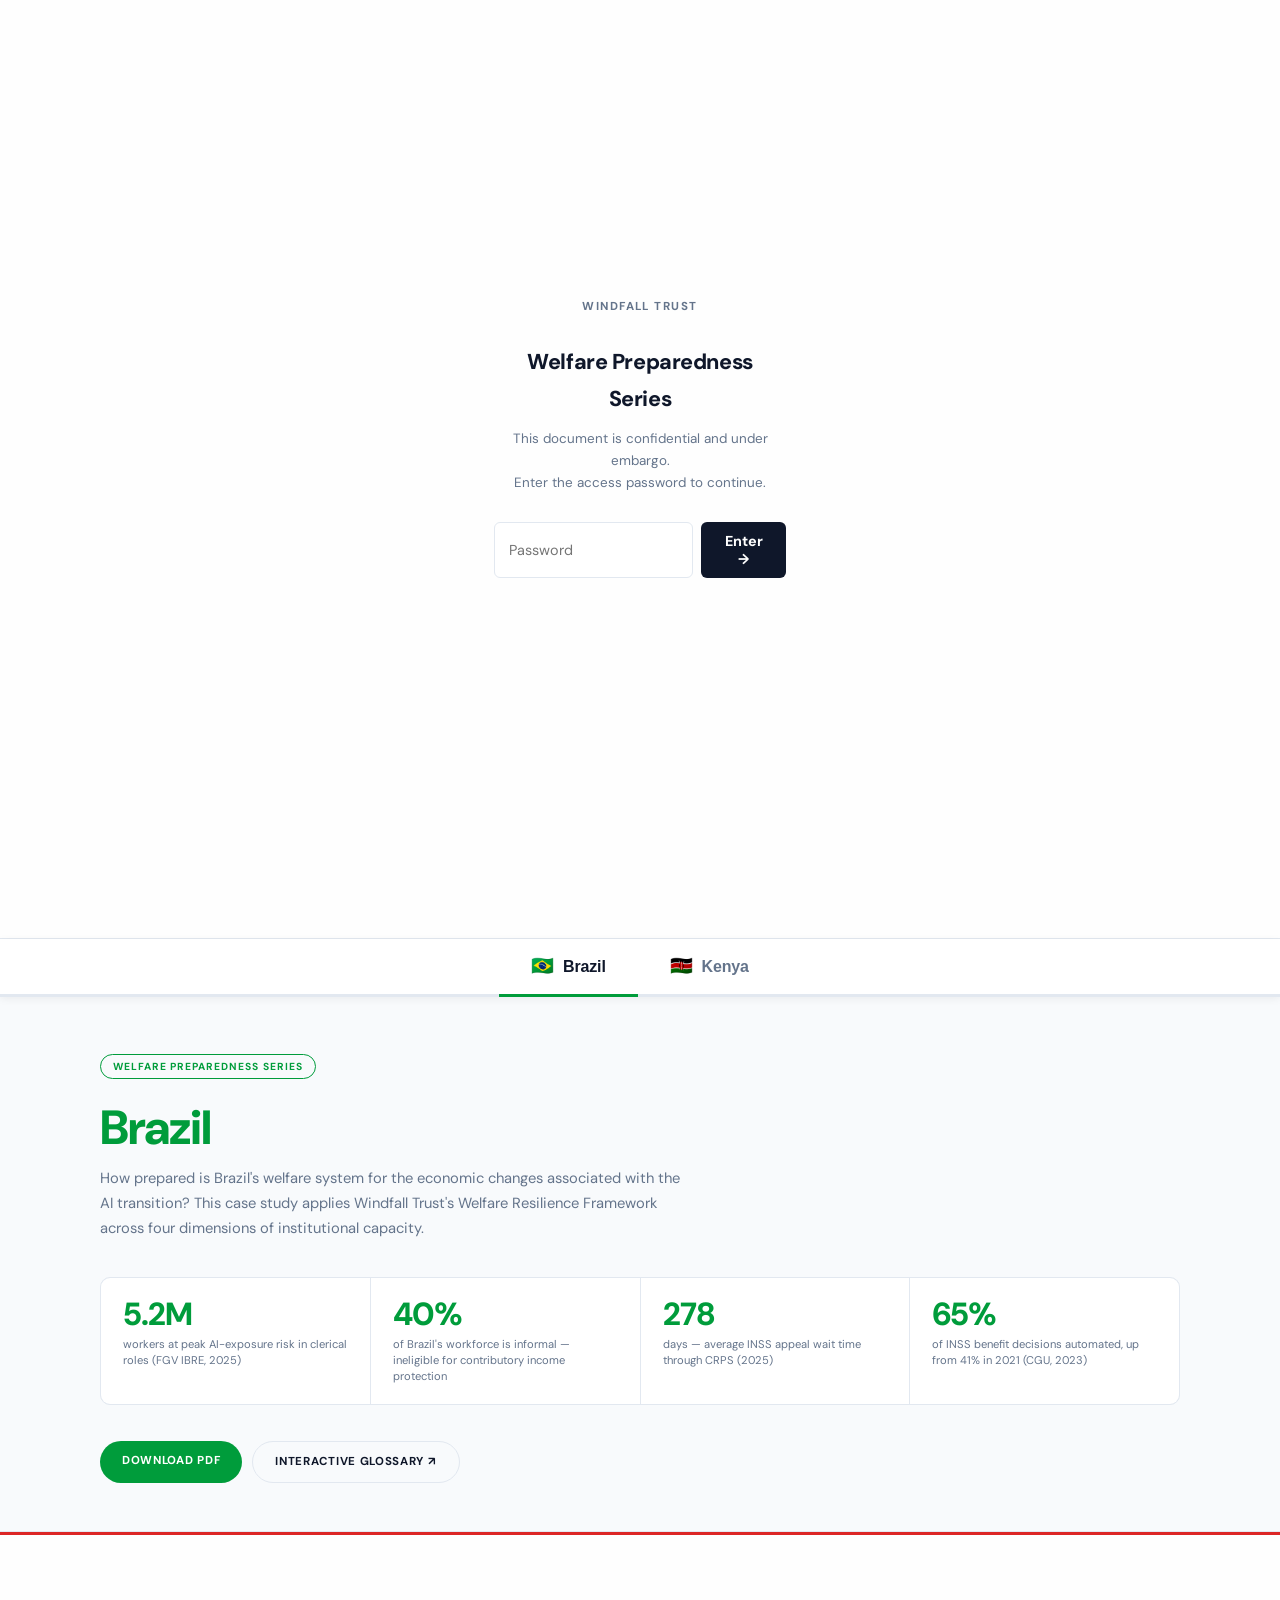
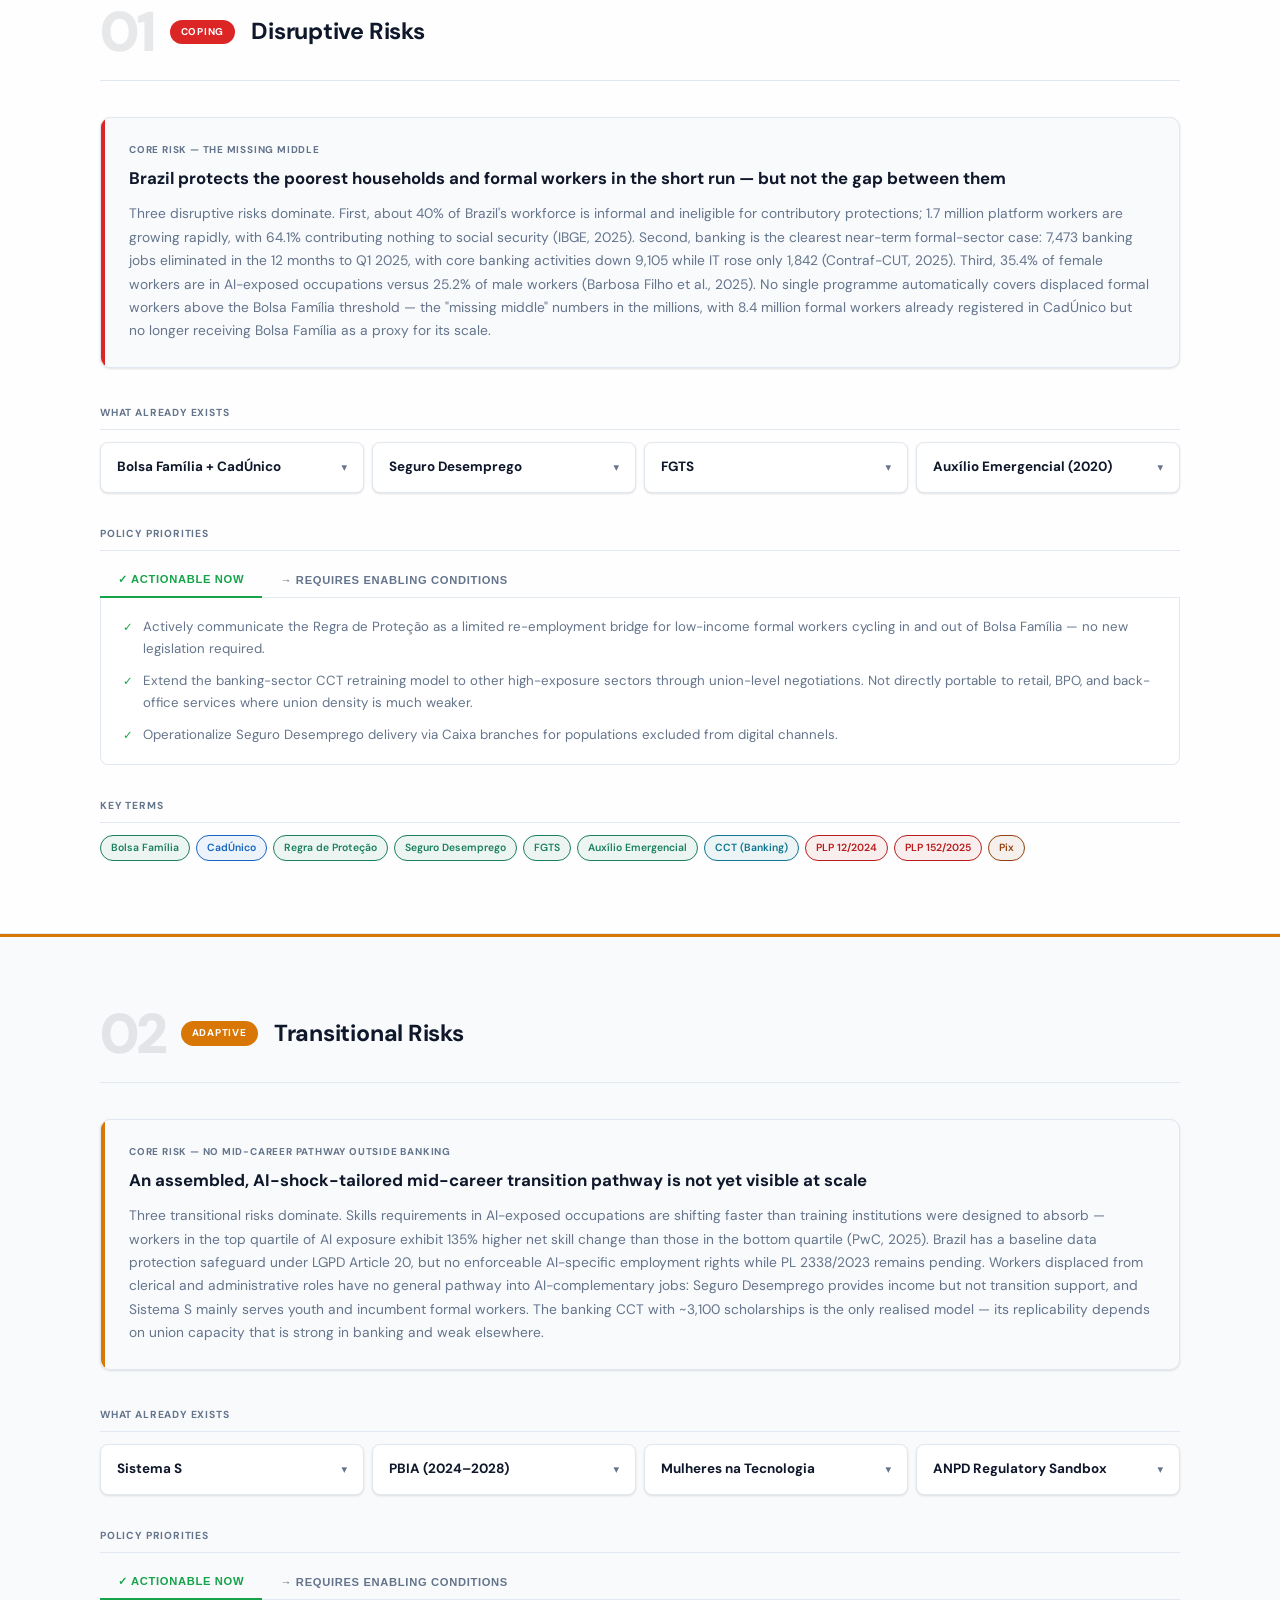
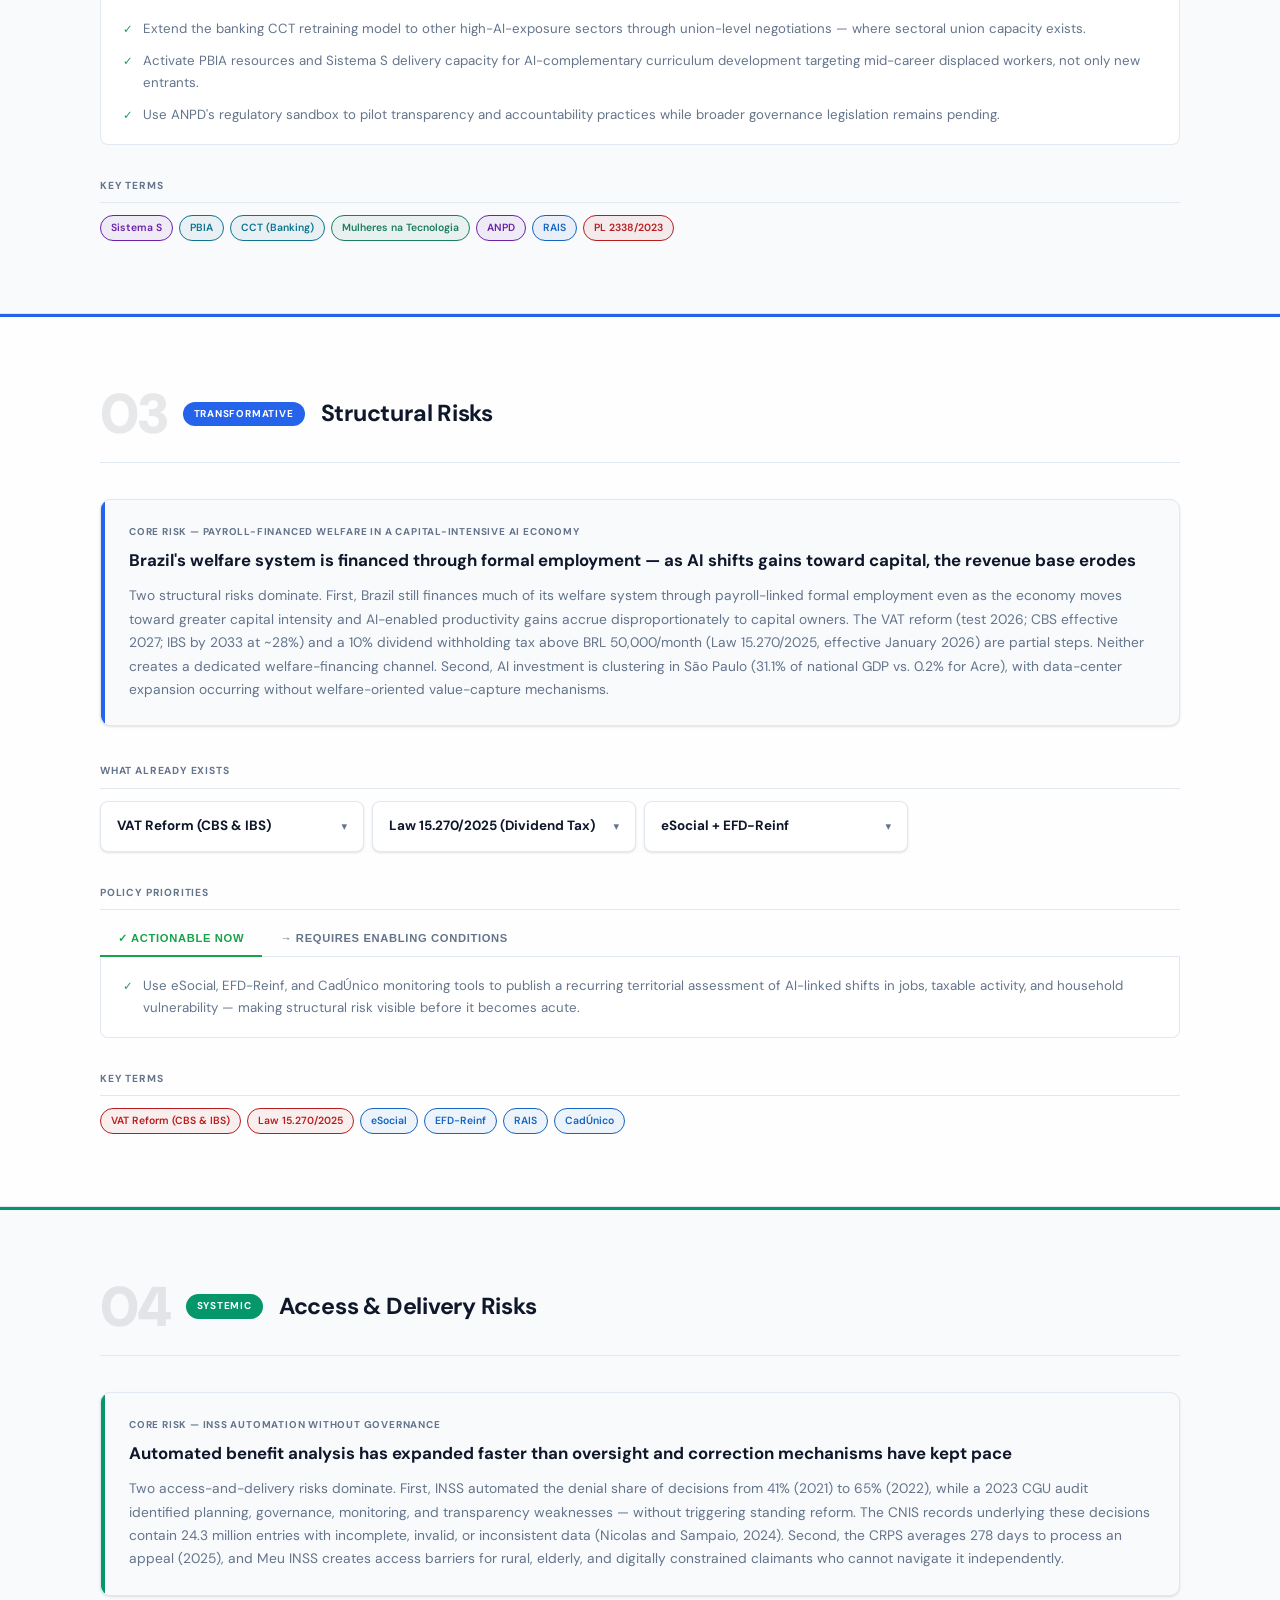
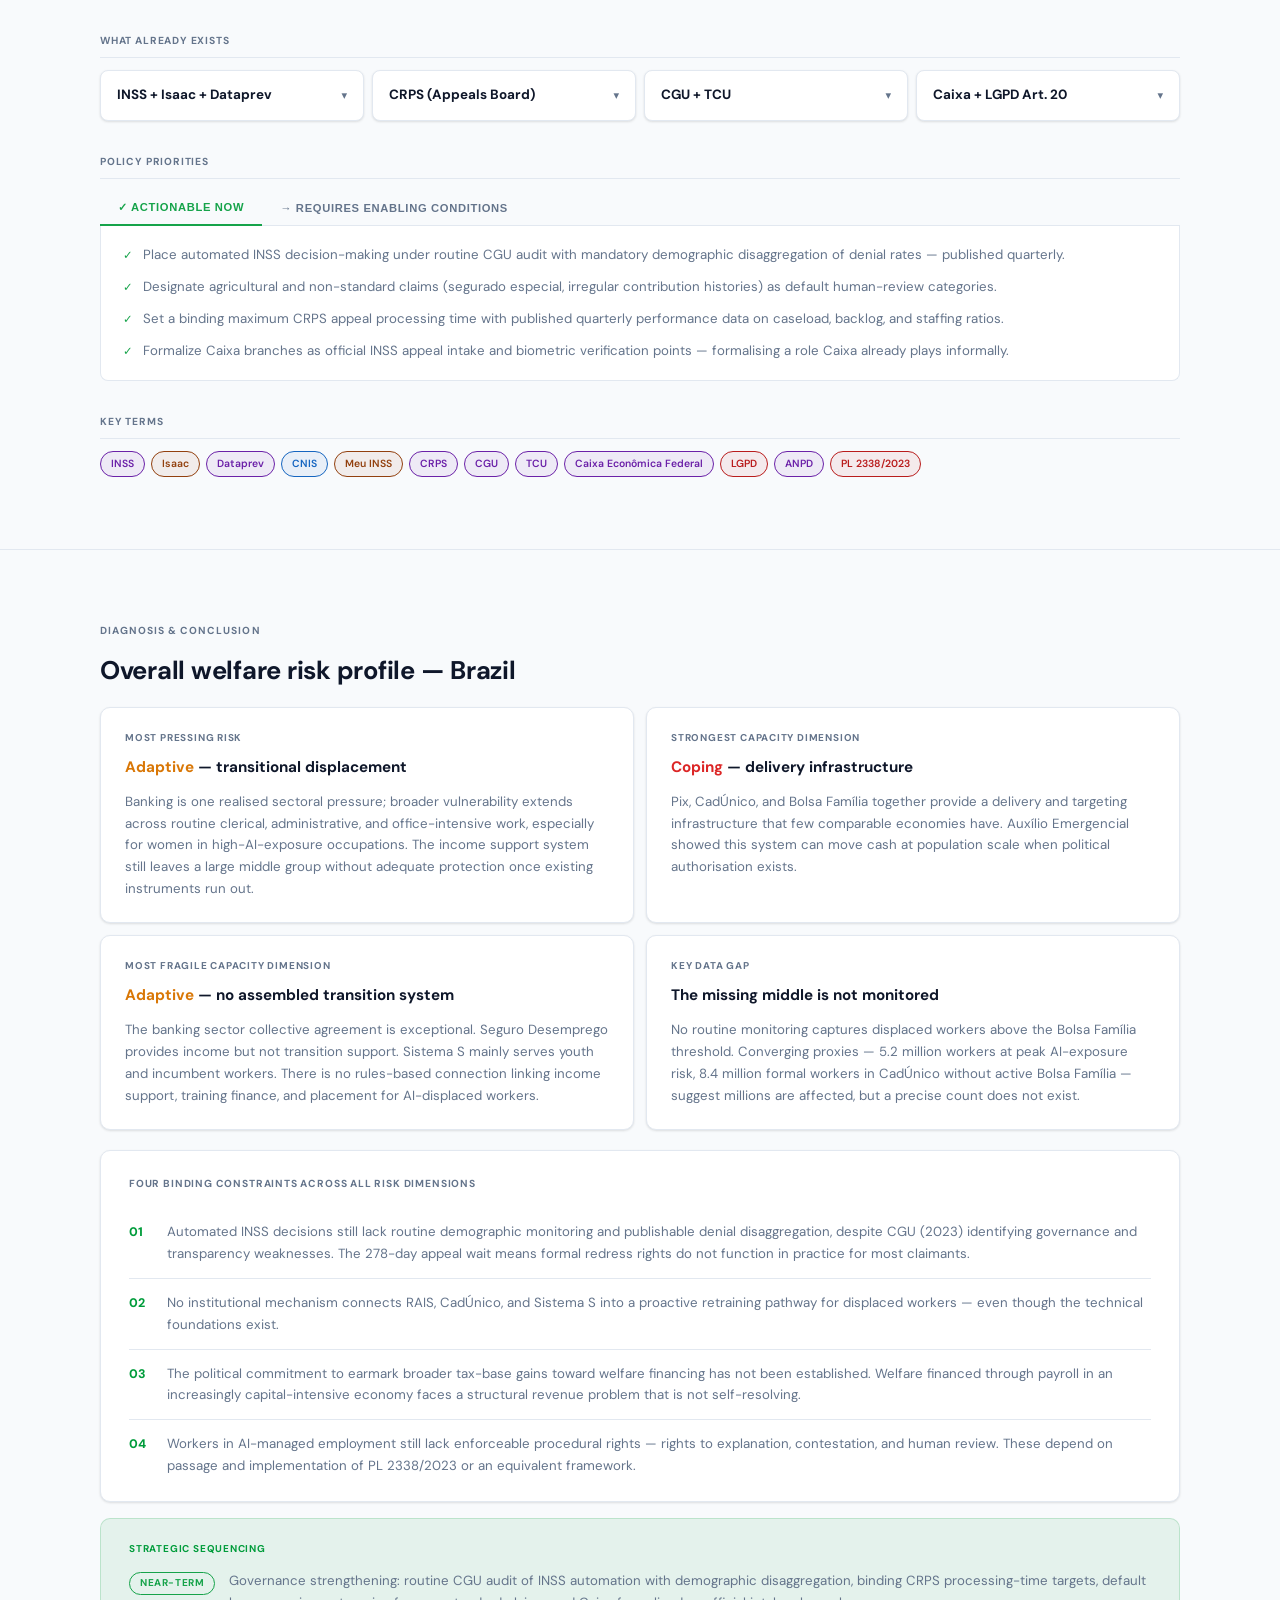
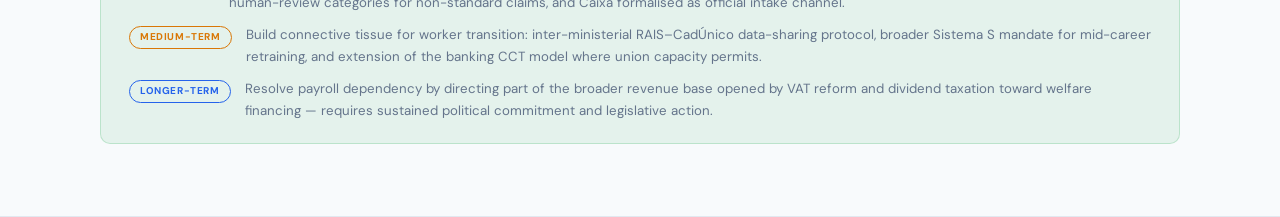
==== commit 1acc242e: "Add files via upload" ====
--- a/index.html
+++ b/index.html
@@ -3,683 +3,851 @@
 <head>
 <meta charset="UTF-8">
 <meta name="viewport" content="width=device-width, initial-scale=1.0">
-<title>Glossary Map — Windfall Welfare Preparedness: Brazil</title>
+<title>Welfare Preparedness — Windfall Trust</title>
+<link rel="preconnect" href="https://fonts.googleapis.com">
+<link href="https://fonts.googleapis.com/css2?family=DM+Sans:ital,opsz,wght@0,9..40,400;0,9..40,500;0,9..40,700;0,9..40,800;0,9..40,900;1,9..40,400&display=swap" rel="stylesheet">
+<link rel="stylesheet" href="case-study.css">
 <style>
-  :root {
-    --col-program:   #1a7f5a;
-    --col-program-bg:#e8f7f0;
-    --col-data:      #1565c0;
-    --col-data-bg:   #e3edf9;
-    --col-inst:      #4a235a;
-    --col-inst-bg:   #f3eaf7;
-    --col-tech:      #7b3f00;
-    --col-tech-bg:   #fdf0e0;
-    --col-law:       #b71c1c;
-    --col-law-bg:    #fdecea;
-    --col-policy:    #006064;
-    --col-policy-bg: #e0f7fa;
-
-    --sec-coping:    #e53935;
-    --sec-adaptive:  #fb8c00;
-    --sec-transform: #3949ab;
-    --sec-systemic:  #00897b;
-    --sec-cross:     #546e7a;
-  }
-
-  * { box-sizing: border-box; margin: 0; padding: 0; }
-
-  body {
-    font-family: "Inter", "Segoe UI", sans-serif;
-    background: #f4f6f8;
-    color: #1a1a2e;
-    min-height: 100vh;
-  }
-
-  header {
-    background: #1a1a2e;
-    color: white;
-    padding: 20px 32px 16px;
-  }
-  header h1 { font-size: 1.25rem; font-weight: 700; letter-spacing: 0.02em; }
-  header p  { font-size: 0.8rem; color: #aab; margin-top: 4px; }
-
-  /* Section legend */
-  .legend {
-    display: flex; flex-wrap: wrap; gap: 8px;
-    padding: 12px 32px;
-    background: #fff;
-    border-bottom: 1px solid #e0e0e0;
-  }
-  .leg-item {
-    display: flex; align-items: center; gap: 6px;
-    font-size: 0.72rem; font-weight: 600;
-    color: #333;
-  }
-  .leg-dot {
-    width: 10px; height: 10px; border-radius: 50%;
-    flex-shrink: 0;
-  }
-  .leg-sep { color: #ccc; margin: 0 4px; }
-
-  /* Filter bar */
-  .filter-bar {
-    display: flex; flex-wrap: wrap; gap: 8px;
-    padding: 12px 32px;
-    background: #f4f6f8;
-    border-bottom: 1px solid #e0e0e0;
-    align-items: center;
-  }
-  .filter-bar span { font-size: 0.75rem; color: #666; margin-right: 4px; }
-  .filter-btn {
-    padding: 4px 12px; border-radius: 20px; border: 1.5px solid #ccc;
-    background: white; cursor: pointer; font-size: 0.72rem; font-weight: 600;
-    transition: all 0.15s;
-  }
-  .filter-btn:hover  { border-color: #555; background: #f0f0f0; }
-  .filter-btn.active { border-color: #1a1a2e; background: #1a1a2e; color: white; }
-
-  /* Main grid */
-  .grid {
-    display: grid;
-    grid-template-columns: repeat(auto-fill, minmax(280px, 1fr));
-    gap: 12px;
-    padding: 20px 32px 40px;
-  }
-
-  .card {
-    background: white;
-    border-radius: 8px;
-    border: 1.5px solid #e0e0e0;
-    padding: 14px 16px;
-    cursor: pointer;
-    transition: box-shadow 0.15s, transform 0.1s;
-    position: relative;
-    overflow: hidden;
-  }
-  .card::before {
-    content: '';
-    position: absolute;
-    left: 0; top: 0; bottom: 0;
-    width: 4px;
-    border-radius: 8px 0 0 8px;
-  }
-  .card:hover { box-shadow: 0 4px 16px rgba(0,0,0,0.12); transform: translateY(-1px); }
-  .card.expanded { box-shadow: 0 6px 24px rgba(0,0,0,0.16); }
-
-  /* Category accent colors */
-  .cat-program  { border-color: var(--col-program);  }
-  .cat-program::before  { background: var(--col-program); }
-  .cat-data     { border-color: var(--col-data);     }
-  .cat-data::before     { background: var(--col-data); }
-  .cat-inst     { border-color: var(--col-inst);     }
-  .cat-inst::before     { background: var(--col-inst); }
-  .cat-tech     { border-color: var(--col-tech);     }
-  .cat-tech::before     { background: var(--col-tech); }
-  .cat-law      { border-color: var(--col-law);      }
-  .cat-law::before      { background: var(--col-law); }
-  .cat-policy   { border-color: var(--col-policy);   }
-  .cat-policy::before   { background: var(--col-policy); }
-
-  .card-header { display: flex; align-items: flex-start; justify-content: space-between; gap: 8px; }
-
-  .term-name {
-    font-size: 0.9rem; font-weight: 700; line-height: 1.3;
-    flex: 1;
-  }
-  .cat-badge {
-    font-size: 0.6rem; font-weight: 700; text-transform: uppercase;
-    letter-spacing: 0.05em; padding: 2px 7px; border-radius: 10px;
-    white-space: nowrap; flex-shrink: 0; margin-top: 2px;
-  }
-  .cat-program .cat-badge  { background: var(--col-program-bg); color: var(--col-program); }
-  .cat-data    .cat-badge  { background: var(--col-data-bg);    color: var(--col-data); }
-  .cat-inst    .cat-badge  { background: var(--col-inst-bg);    color: var(--col-inst); }
-  .cat-tech    .cat-badge  { background: var(--col-tech-bg);    color: var(--col-tech); }
-  .cat-law     .cat-badge  { background: var(--col-law-bg);     color: var(--col-law); }
-  .cat-policy  .cat-badge  { background: var(--col-policy-bg);  color: var(--col-policy); }
-
-  .summary {
-    font-size: 0.76rem; color: #555; margin-top: 6px; line-height: 1.5;
-  }
-
-  .full-def {
-    display: none;
-    font-size: 0.75rem; color: #333; margin-top: 10px;
-    border-top: 1px solid #eee; padding-top: 10px; line-height: 1.6;
-  }
-  .card.expanded .full-def { display: block; }
-
-  .sections {
-    display: flex; flex-wrap: wrap; gap: 4px; margin-top: 10px;
-  }
-  .sec-pill {
-    font-size: 0.6rem; font-weight: 700; padding: 2px 8px;
-    border-radius: 10px; color: white; white-space: nowrap;
-  }
-  .sec-cop { background: var(--sec-coping); }
-  .sec-ada { background: var(--sec-adaptive); }
-  .sec-trn { background: var(--sec-transform); }
-  .sec-sys { background: var(--sec-systemic); }
-  .sec-X   { background: var(--sec-cross); }
-
-  /* Count bar at top right */
-  .count-bar {
-    display: flex; gap: 16px; padding: 10px 32px 0;
-    font-size: 0.72rem; color: #666;
-  }
-  .count-bar strong { color: #1a1a2e; }
-
-  /* Hidden class for filtering */
-  .card.hidden { display: none; }
+/* Country accent — swaps on tab switch via body[data-country] */
+body[data-country="brazil"] { --accent: #009C3B; --accent-light: rgba(0,156,59,.08); }
+body[data-country="kenya"]  { --accent: #b91c1c; --accent-light: rgba(185,28,28,.08); }
+body[data-country="brazil"] .sequencing { border-color: rgba(0,156,59,.18); }
+body[data-country="kenya"]  .sequencing { border-color: rgba(185,28,28,.18); }
+
+/* Country panels */
+.country-panel         { display: none; }
+.country-panel.active  { display: block; }
+
+/* Country tab bar */
+.country-tab-bar {
+  background: var(--bg-card);
+  border-bottom: 3px solid var(--border);
+  padding: 0 32px;
+  display: flex;
+  justify-content: center;
+  position: sticky;
+  top: 0;
+  z-index: 89;
+  box-shadow: 0 2px 8px rgba(0,0,0,.06);
+}
+.ctab {
+  font-size: 1rem;
+  font-weight: 800;
+  letter-spacing: -.01em;
+  padding: 18px 32px;
+  border: none;
+  border-bottom: 3px solid transparent;
+  margin-bottom: -3px;
+  background: transparent;
+  color: var(--muted);
+  cursor: pointer;
+  transition: color .18s, border-color .18s;
+  display: flex;
+  align-items: center;
+  gap: 9px;
+}
+.ctab:hover          { color: var(--text); }
+.ctab.active         { color: var(--text); border-bottom-color: var(--accent); }
+.ctab-flag           { font-size: 1.15rem; line-height: 1; }
+
+/* Country hero (inside each panel) */
+.country-hero       { background: var(--bg-alt); padding: 56px 32px 48px; border-bottom: 1px solid var(--border); }
+.country-hero-inner { max-width: var(--max); margin: 0 auto; }
+.country-hero h2    {
+  font-size: clamp(2rem, 4vw, 3rem);
+  font-weight: 800;
+  line-height: 1.05;
+  letter-spacing: -.02em;
+  margin-bottom: 12px;
+}
+.country-hero h2 em   { font-style: normal; color: var(--accent); }
+.country-hero-sub     { font-size: .92rem; color: var(--muted); max-width: 580px; line-height: 1.7; margin-bottom: 36px; }
+
+@media (max-width: 580px) {
+  .country-tab-bar { padding: 0 20px; }
+  .ctab            { padding: 14px 18px; font-size: .88rem; }
+  .country-hero    { padding: 36px 20px; }
+}
+
+/* ── PASSWORD GATE ──────────────────────────────────────────────────── */
+#gate {
+  position: fixed; inset: 0;
+  background: var(--bg);
+  z-index: 9999;
+  display: flex; align-items: center; justify-content: center;
+}
+#gate.unlocked { display: none; }
+.gate-box      { text-align: center; max-width: 340px; width: 100%; padding: 0 24px; }
+.gate-brand    {
+  font-size: .72rem; font-weight: 700; letter-spacing: .13em;
+  text-transform: uppercase; color: var(--muted); margin-bottom: 28px;
+}
+.gate-title    {
+  font-size: 1.35rem; font-weight: 800; letter-spacing: -.02em;
+  color: var(--text); margin-bottom: 10px;
+}
+.gate-sub      { font-size: .84rem; color: var(--muted); line-height: 1.65; margin-bottom: 28px; }
+.gate-field    { display: flex; gap: 8px; margin-bottom: 10px; }
+#gate-input    {
+  flex: 1; padding: 10px 14px;
+  border: 1.5px solid var(--border); border-radius: 6px;
+  font-family: inherit; font-size: .9rem; outline: none;
+  transition: border-color .15s;
+}
+#gate-input:focus          { border-color: var(--text); }
+#gate-input.shake          { animation: gate-shake .3s ease; }
+#gate-btn  {
+  padding: 10px 18px; background: var(--text); color: #fff;
+  border: none; border-radius: 6px;
+  font-family: inherit; font-size: .9rem; font-weight: 700; cursor: pointer;
+  transition: opacity .15s;
+}
+#gate-btn:hover { opacity: .82; }
+.gate-err       { font-size: .8rem; color: #dc2626; min-height: 1.2em; }
+@keyframes gate-shake {
+  0%,100% { transform: translateX(0); }
+  25%     { transform: translateX(-7px); }
+  75%     { transform: translateX(7px); }
+}
 </style>
 </head>
-<body>
-
-<header>
-  <h1>Glossary Map — Windfall Welfare Preparedness: Brazil Case Study</h1>
-  <p>31 terms across 6 categories · Click any card to expand the full definition · Filter by category or paper section</p>
-</header>
-
-<div class="legend">
-  <div class="leg-item"><div class="leg-dot" style="background:var(--col-program)"></div>Social Programs</div>
-  <div class="leg-sep">|</div>
-  <div class="leg-item"><div class="leg-dot" style="background:var(--col-data)"></div>Data Systems</div>
-  <div class="leg-sep">|</div>
-  <div class="leg-item"><div class="leg-dot" style="background:var(--col-inst)"></div>Institutions</div>
-  <div class="leg-sep">|</div>
-  <div class="leg-item"><div class="leg-dot" style="background:var(--col-tech)"></div>Technology</div>
-  <div class="leg-sep">|</div>
-  <div class="leg-item"><div class="leg-dot" style="background:var(--col-law)"></div>Laws &amp; Bills</div>
-  <div class="leg-sep">|</div>
-  <div class="leg-item"><div class="leg-dot" style="background:var(--col-policy)"></div>Plans &amp; Agreements</div>
-  <div class="leg-sep">||</div>
-  <div class="leg-item"><div class="leg-dot" style="background:var(--sec-coping)"></div>Coping</div>
-  <div class="leg-item"><div class="leg-dot" style="background:var(--sec-adaptive)"></div>Adaptive</div>
-  <div class="leg-item"><div class="leg-dot" style="background:var(--sec-transform)"></div>Transformative</div>
-  <div class="leg-item"><div class="leg-dot" style="background:var(--sec-systemic)"></div>Systemic</div>
-  <div class="leg-item"><div class="leg-dot" style="background:var(--sec-cross)"></div>Cross-cutting</div>
+<body data-country="brazil">
+
+<!-- ── PASSWORD GATE ─────────────────────────────────────────────────── -->
+<div id="gate">
+  <div class="gate-box">
+    <div class="gate-brand">Windfall Trust</div>
+    <div class="gate-title">Welfare Preparedness Series</div>
+    <p class="gate-sub">This document is confidential and under embargo.<br>Enter the access password to continue.</p>
+    <div class="gate-field">
+      <input type="password" id="gate-input" placeholder="Password" autocomplete="off">
+      <button id="gate-btn">Enter →</button>
+    </div>
+    <p class="gate-err" id="gate-err"></p>
+  </div>
 </div>
 
-<div class="filter-bar">
-  <span>Filter:</span>
-  <button class="filter-btn active" data-filter="all">All 31</button>
-  <button class="filter-btn" data-filter="cat-program">Social Programs</button>
-  <button class="filter-btn" data-filter="cat-data">Data Systems</button>
-  <button class="filter-btn" data-filter="cat-inst">Institutions</button>
-  <button class="filter-btn" data-filter="cat-tech">Technology</button>
-  <button class="filter-btn" data-filter="cat-law">Laws &amp; Bills</button>
-  <button class="filter-btn" data-filter="cat-policy">Plans &amp; Agreements</button>
-  <button class="filter-btn" data-filter="sec-cop">Coping</button>
-  <button class="filter-btn" data-filter="sec-ada">Adaptive</button>
-  <button class="filter-btn" data-filter="sec-trn">Transformative</button>
-  <button class="filter-btn" data-filter="sec-sys">Systemic</button>
+<div id="progress"></div>
+
+<!-- ════════════════════════════════════════════════════════════════════ -->
+<!--  FRAMEWORK — shared, always visible                                  -->
+<!-- ════════════════════════════════════════════════════════════════════ -->
+<section class="cs-section" id="framework">
+  <div class="inner fade">
+    <div class="sec-label">The Welfare Resilience Framework</div>
+    <h2 class="sec-title">Four dimensions of institutional capacity</h2>
+    <p class="sec-body">The framework links three elements in sequence: economic risks created by technological change, policy instruments intended to address those risks, and the enabling infrastructure required to deliver those policies effectively. Its central premise is that policy ambition must be matched by institutional capacity.</p>
+
+    <div class="fw-layout">
+      <div class="fw-table">
+        <div class="fw-row cop">
+          <div class="fw-cell fw-cell--name">Disruptive Risk</div>
+          <div class="fw-cell">Short-term shocks such as sudden income loss, unstable hours, or rapid firm-level restructuring. These test a system's coping capacity, meaning its ability to stabilise households quickly and prevent hardship when labour market conditions shift abruptly.</div>
+        </div>
+        <div class="fw-row ada">
+          <div class="fw-cell fw-cell--name">Transitional Risks</div>
+          <div class="fw-cell">Risks that arise over the medium term as tasks, occupations and sectors reconfigure. These require adaptive capacity: institutions capable of supporting worker mobility, re-skilling and reallocation as the structure of employment evolves.</div>
+        </div>
+        <div class="fw-row trn">
+          <div class="fw-cell fw-cell--name">Structural Risks</div>
+          <div class="fw-cell">Risks that emerge gradually through long-run shifts in the relationship between labour, wages and productivity. These test transformative capacity, whether fiscal and welfare institutions are deep enough to manage persistent inequality, regional divergence or changes in how economic value is distributed.</div>
+        </div>
+        <div class="fw-row sys">
+          <div class="fw-cell fw-cell--name">Access &amp; Delivery Risks</div>
+          <div class="fw-cell">Systemic capacity which includes the administrative, legal, fiscal and digital systems that allow policies to function in practice. The framework emphasises that even well-designed policies will fail if these enabling conditions are weak.</div>
+        </div>
+      </div>
+      <div class="fw-callouts">
+        <div class="fw-callout fw-callout--top"><span class="arrow">←</span><p>The framework distinguishes between three time horizons of risk</p></div>
+        <div class="fw-callout fw-callout--bot"><span class="arrow">←</span><p>Across all three horizons sits a fourth risk dimension</p></div>
+      </div>
+    </div>
+
+    <div class="fw-cards">
+      <div class="fw-card cop"><div class="fw-num">01</div><div class="fw-name">Coping</div><div class="fw-sub">Short-term shocks and income stabilisation. Can the system absorb sudden disruption?</div></div>
+      <div class="fw-card ada"><div class="fw-num">02</div><div class="fw-name">Adaptive</div><div class="fw-sub">Medium-term transition as tasks and occupations reconfigure. Can the system support re-skilling?</div></div>
+      <div class="fw-card trn"><div class="fw-num">03</div><div class="fw-name">Transformative</div><div class="fw-sub">Long-run structural shifts in labour, capital, and welfare financing. Can the system sustain itself?</div></div>
+      <div class="fw-card sys"><div class="fw-num">04</div><div class="fw-name">Systemic</div><div class="fw-sub">Administrative, legal, fiscal, and digital infrastructure underpinning all three horizons.</div></div>
+    </div>
+  </div>
+</section>
+
+<!-- ── COUNTRY TAB BAR ───────────────────────────────────────────────── -->
+<div class="country-tab-bar">
+  <button class="ctab active" data-country="brazil"><span class="ctab-flag">🇧🇷</span>Brazil</button>
+  <button class="ctab"        data-country="kenya" ><span class="ctab-flag">🇰🇪</span>Kenya</button>
 </div>
 
-<div class="grid" id="grid">
-
-  <!-- ── SOCIAL PROGRAMS ── -->
-
-  <div class="card cat-program" data-cats="cat-program" data-secs="sec-cop sec-X">
-    <div class="card-header">
-      <div class="term-name">Bolsa Família</div>
-      <div class="cat-badge">Social Program</div>
-    </div>
-    <div class="summary">Brazil's main federal cash transfer for low-income families; the primary income floor at the bottom of the distribution.</div>
-    <div class="full-def">Brazil's main federal cash transfer program for low-income families, administered by the Ministry of Social Development. Eligibility runs through CadÚnico and is means-tested, with active monitoring of school attendance and health requirements. In this paper it is the primary income floor for households at the bottom of the distribution — and a boundary condition for the "missing middle" problem, since displaced formal workers above its threshold fall outside its reach.
-      <div class="sections">
-        <span class="sec-pill sec-cop">Coping</span>
-        <span class="sec-pill sec-X">Cross-cutting</span>
+<!-- ════════════════════════════════════════════════════════════════════ -->
+<!--  BRAZIL PANEL                                                         -->
+<!-- ════════════════════════════════════════════════════════════════════ -->
+<div class="country-panel active" id="panel-brazil">
+
+  <div class="country-hero">
+    <div class="country-hero-inner">
+      <div class="series-tag">Welfare Preparedness Series</div>
+      <h2><em>Brazil</em></h2>
+      <p class="country-hero-sub">How prepared is Brazil's welfare system for the economic changes associated with the AI transition? This case study applies Windfall Trust's Welfare Resilience Framework across four dimensions of institutional capacity.</p>
+      <div class="stats-grid">
+        <div class="stat-cell"><div class="stat-num" data-target="5.2" data-suffix="M">5.2M</div><div class="stat-lbl">workers at peak AI-exposure risk in clerical roles (FGV IBRE, 2025)</div></div>
+        <div class="stat-cell"><div class="stat-num" data-target="40"  data-suffix="%">40%</div><div class="stat-lbl">of Brazil's workforce is informal — ineligible for contributory income protection</div></div>
+        <div class="stat-cell"><div class="stat-num" data-target="278" data-suffix="">278</div><div class="stat-lbl">days — average INSS appeal wait time through CRPS (2025)</div></div>
+        <div class="stat-cell"><div class="stat-num" data-target="65"  data-suffix="%">65%</div><div class="stat-lbl">of INSS benefit decisions automated, up from 41% in 2021 (CGU, 2023)</div></div>
+      </div>
+      <div class="ctas">
+        <a href="#" class="btn-pri">Download PDF</a>
+        <a href="brazil-glossary.html" target="_blank" class="btn-sec">Interactive Glossary ↗</a>
       </div>
     </div>
   </div>
 
-  <div class="card cat-program" data-cats="cat-program" data-secs="sec-cop sec-X">
-    <div class="card-header">
-      <div class="term-name">Seguro Desemprego</div>
-      <div class="cat-badge">Social Program</div>
-    </div>
-    <div class="summary">Unemployment insurance for formal workers dismissed without cause; 3–5 months at ~80% of prior wages, paid through Caixa.</div>
-    <div class="full-def">Unemployment insurance for formal workers dismissed without cause, paid through Caixa for three to five months at roughly 80% of prior wages (subject to floors and ceilings). In this paper it is the main short-term income buffer for formal workers after dismissal, but it does not cover informal workers and was designed for cyclical unemployment, not prolonged occupational displacement. For the missing middle, the insurance window often runs out before re-employment is secured.
-      <div class="sections">
-        <span class="sec-pill sec-cop">Coping</span>
-        <span class="sec-pill sec-X">Cross-cutting</span>
+  <!-- 01 Coping -->
+  <section class="dim-sec cop" id="bz-coping">
+    <div class="inner">
+      <div class="dim-header fade"><span class="dim-number">01</span><span class="dim-badge">Coping</span><span class="dim-title">Disruptive Risks</span></div>
+      <div class="core-risk fade">
+        <div class="risk-lbl">Core Risk — The Missing Middle</div>
+        <div class="risk-title">Brazil protects the poorest households and formal workers in the short run — but not the gap between them</div>
+        <div class="risk-body">Three disruptive risks dominate. First, about 40% of Brazil's workforce is informal and ineligible for contributory protections; 1.7 million platform workers are growing rapidly, with 64.1% contributing nothing to social security (IBGE, 2025). Second, banking is the clearest near-term formal-sector case: 7,473 banking jobs eliminated in the 12 months to Q1 2025, with core banking activities down 9,105 while IT rose only 1,842 (Contraf-CUT, 2025). Third, 35.4% of female workers are in AI-exposed occupations versus 25.2% of male workers (Barbosa Filho et al., 2025). No single programme automatically covers displaced formal workers above the Bolsa Família threshold — the "missing middle" numbers in the millions, with 8.4 million formal workers already registered in CadÚnico but no longer receiving Bolsa Família as a proxy for its scale.</div>
+      </div>
+      <div class="fade">
+        <div class="subsec-title">What already exists</div>
+        <div class="exists-grid">
+          <div class="exists-card"><div class="exists-toggle"><span class="exists-name">Bolsa Família + CadÚnico</span><span class="exists-arrow">▾</span></div><div class="exists-body">Federal cash transfer reaching 20.8 million families (~55 million people) via the national social registry of 96.8 million. The Regra de Proteção lets enrolled families keep 50% of the benefit for up to 12 months after income rises above the threshold — tightened mid-2025. A strong floor, but not a rules-based response to routine displacement for workers above the threshold who were never enrolled.</div></div>
+          <div class="exists-card"><div class="exists-toggle"><span class="exists-name">Seguro Desemprego</span><span class="exists-arrow">▾</span></div><div class="exists-body">3–5 months of unemployment insurance for formal workers dismissed without cause, at roughly 80% of prior wages, delivered via Caixa. Designed for cyclical unemployment, not structural displacement: the window typically closes before AI-driven re-employment is secured, and informal workers are excluded entirely.</div></div>
+          <div class="exists-card"><div class="exists-toggle"><span class="exists-name">FGTS</span><span class="exists-arrow">▾</span></div><div class="exists-body">Mandatory employer-funded severance reserve: 8% of monthly salary deposited into an individual Caixa account, accessible on dismissal without cause. Supplements Seguro Desemprego as a forced savings buffer, but was designed for cyclical unemployment and does not address prolonged structural displacement.</div></div>
+          <div class="exists-card"><div class="exists-toggle"><span class="exists-name">Auxílio Emergencial (2020)</span><span class="exists-arrow">▾</span></div><div class="exists-body">Emergency COVID transfer reaching ~66 million beneficiaries within weeks via CadÚnico and Caixa. Proof of concept that rapid, large-scale cash mobilisation is technically feasible — but required extraordinary political authorisation. No standing rule replicates this capacity under normal conditions.</div></div>
+        </div>
+      </div>
+      <div class="fade">
+        <div class="subsec-title">Policy priorities</div>
+        <div class="policy-tabs">
+          <button class="tab-btn now active" data-tab="bz-cop-now">✓ Actionable Now</button>
+          <button class="tab-btn blocked"    data-tab="bz-cop-blocked">→ Requires Enabling Conditions</button>
+        </div>
+        <div class="tab-panel active" id="bz-cop-now"><ul class="policy-list now">
+          <li>Actively communicate the Regra de Proteção as a limited re-employment bridge for low-income formal workers cycling in and out of Bolsa Família — no new legislation required.</li>
+          <li>Extend the banking-sector CCT retraining model to other high-exposure sectors through union-level negotiations. Not directly portable to retail, BPO, and back-office services where union density is much weaker.</li>
+          <li>Operationalize Seguro Desemprego delivery via Caixa branches for populations excluded from digital channels.</li>
+        </ul></div>
+        <div class="tab-panel" id="bz-cop-blocked"><ul class="policy-list blocked">
+          <li>A standing income bridge for the missing middle requires either legislative expansion of Bolsa Família eligibility or a new automatic top-up instrument with a fiscal rule attached.</li>
+          <li>An RAIS–CadÚnico auto-trigger for early Seguro Desemprego eligibility assessment requires an inter-ministerial data-sharing protocol and budget authorisation.</li>
+          <li>Full platform-worker coverage requires passage of PLP 12/2024 or PLP 152/2025; both remain pending in committee as of April 2026.</li>
+        </ul></div>
+      </div>
+      <div class="fade">
+        <div class="subsec-title">Key terms</div>
+        <div class="chips-wrap">
+          <span class="chip program" data-term="Bolsa Família">Bolsa Família</span>
+          <span class="chip data"    data-term="CadÚnico">CadÚnico</span>
+          <span class="chip program" data-term="Regra de Proteção">Regra de Proteção</span>
+          <span class="chip program" data-term="Seguro Desemprego">Seguro Desemprego</span>
+          <span class="chip program" data-term="FGTS">FGTS</span>
+          <span class="chip program" data-term="Auxílio Emergencial">Auxílio Emergencial</span>
+          <span class="chip policy"  data-term="CCT (Banking)">CCT (Banking)</span>
+          <span class="chip law"     data-term="PLP 12/2024">PLP 12/2024</span>
+          <span class="chip law"     data-term="PLP 152/2025">PLP 152/2025</span>
+          <span class="chip tech"    data-term="Pix">Pix</span>
+        </div>
+      </div>
+    </div>
+  </section>
+
+  <!-- 02 Adaptive -->
+  <section class="dim-sec ada alt" id="bz-adaptive">
+    <div class="inner">
+      <div class="dim-header fade"><span class="dim-number">02</span><span class="dim-badge">Adaptive</span><span class="dim-title">Transitional Risks</span></div>
+      <div class="core-risk fade">
+        <div class="risk-lbl">Core Risk — No Mid-Career Pathway Outside Banking</div>
+        <div class="risk-title">An assembled, AI-shock-tailored mid-career transition pathway is not yet visible at scale</div>
+        <div class="risk-body">Three transitional risks dominate. Skills requirements in AI-exposed occupations are shifting faster than training institutions were designed to absorb — workers in the top quartile of AI exposure exhibit 135% higher net skill change than those in the bottom quartile (PwC, 2025). Brazil has a baseline data protection safeguard under LGPD Article 20, but no enforceable AI-specific employment rights while PL 2338/2023 remains pending. Workers displaced from clerical and administrative roles have no general pathway into AI-complementary jobs: Seguro Desemprego provides income but not transition support, and Sistema S mainly serves youth and incumbent formal workers. The banking CCT with ~3,100 scholarships is the only realised model — its replicability depends on union capacity that is strong in banking and weak elsewhere.</div>
+      </div>
+      <div class="fade">
+        <div class="subsec-title">What already exists</div>
+        <div class="exists-grid">
+          <div class="exists-card"><div class="exists-toggle"><span class="exists-name">Sistema S</span><span class="exists-arrow">▾</span></div><div class="exists-body">Employer-funded vocational training network (SENAI for industry, SENAC for commerce) with nationwide physical reach. Financed through payroll-linked employer contributions. Its mandate serves youth and incumbent formal workers; mid-career transition for AI-displaced workers is not a standing part of its remit.</div></div>
+          <div class="exists-card"><div class="exists-toggle"><span class="exists-name">PBIA (2024–2028)</span><span class="exists-arrow">▾</span></div><div class="exists-body">Brazil's national AI plan committing up to R$23 billion across five axes including literacy, technical training, graduate pathways, research, and compute infrastructure. Focused on building AI-capable workers — a supply-side plan. It does not specify a delivery mechanism for mid-career retraining of displaced workers.</div></div>
+          <div class="exists-card"><div class="exists-toggle"><span class="exists-name">Mulheres na Tecnologia</span><span class="exists-arrow">▾</span></div><div class="exists-body">Retraining scholarships under the 2024–2026 banking CCT: ~3,000 introductory programming/data-skills places through PrograMaria, and 100 advanced-training places through Laboratória. Priority for Black women, single mothers, and transgender women. Limited to formal banking workers with union representation.</div></div>
+          <div class="exists-card"><div class="exists-toggle"><span class="exists-name">ANPD Regulatory Sandbox</span><span class="exists-arrow">▾</span></div><div class="exists-body">ANPD's experimental mechanism for supervised testing and regulatory learning in AI and data protection. An entry point for piloting transparency and accountability practices in high-data sectors — not a substitute for enforceable worker rights, but useful while PL 2338/2023 remains pending.</div></div>
+        </div>
+      </div>
+      <div class="fade">
+        <div class="subsec-title">Policy priorities</div>
+        <div class="policy-tabs">
+          <button class="tab-btn now active" data-tab="bz-ada-now">✓ Actionable Now</button>
+          <button class="tab-btn blocked"    data-tab="bz-ada-blocked">→ Requires Enabling Conditions</button>
+        </div>
+        <div class="tab-panel active" id="bz-ada-now"><ul class="policy-list now">
+          <li>Extend the banking CCT retraining model to other high-AI-exposure sectors through union-level negotiations — where sectoral union capacity exists.</li>
+          <li>Activate PBIA resources and Sistema S delivery capacity for AI-complementary curriculum development targeting mid-career displaced workers, not only new entrants.</li>
+          <li>Use ANPD's regulatory sandbox to pilot transparency and accountability practices while broader governance legislation remains pending.</li>
+        </ul></div>
+        <div class="tab-panel" id="bz-ada-blocked"><ul class="policy-list blocked">
+          <li>A proactive worker-targeting system using RAIS and CadÚnico requires an inter-ministerial protocol, legal basis for prospective use of identified records, and dedicated funding.</li>
+          <li>Enforceable AI rights in employment require passage and implementation of PL 2338/2023 (pending in the Chamber as of April 2026).</li>
+        </ul></div>
+      </div>
+      <div class="fade">
+        <div class="subsec-title">Key terms</div>
+        <div class="chips-wrap">
+          <span class="chip inst"    data-term="Sistema S">Sistema S</span>
+          <span class="chip policy"  data-term="PBIA">PBIA</span>
+          <span class="chip policy"  data-term="CCT (Banking)">CCT (Banking)</span>
+          <span class="chip program" data-term="Mulheres na Tecnologia">Mulheres na Tecnologia</span>
+          <span class="chip inst"    data-term="ANPD">ANPD</span>
+          <span class="chip data"    data-term="RAIS">RAIS</span>
+          <span class="chip law"     data-term="PL 2338/2023">PL 2338/2023</span>
+        </div>
+      </div>
+    </div>
+  </section>
+
+  <!-- 03 Transformative -->
+  <section class="dim-sec trn" id="bz-transformative">
+    <div class="inner">
+      <div class="dim-header fade"><span class="dim-number">03</span><span class="dim-badge">Transformative</span><span class="dim-title">Structural Risks</span></div>
+      <div class="core-risk fade">
+        <div class="risk-lbl">Core Risk — Payroll-Financed Welfare in a Capital-Intensive AI Economy</div>
+        <div class="risk-title">Brazil's welfare system is financed through formal employment — as AI shifts gains toward capital, the revenue base erodes</div>
+        <div class="risk-body">Two structural risks dominate. First, Brazil still finances much of its welfare system through payroll-linked formal employment even as the economy moves toward greater capital intensity and AI-enabled productivity gains accrue disproportionately to capital owners. The VAT reform (test 2026; CBS effective 2027; IBS by 2033 at ~28%) and a 10% dividend withholding tax above BRL 50,000/month (Law 15.270/2025, effective January 2026) are partial steps. Neither creates a dedicated welfare-financing channel. Second, AI investment is clustering in São Paulo (31.1% of national GDP vs. 0.2% for Acre), with data-center expansion occurring without welfare-oriented value-capture mechanisms.</div>
+      </div>
+      <div class="fade">
+        <div class="subsec-title">What already exists</div>
+        <div class="exists-grid">
+          <div class="exists-card"><div class="exists-toggle"><span class="exists-name">VAT Reform (CBS &amp; IBS)</span><span class="exists-arrow">▾</span></div><div class="exists-body">CBS (federal) and IBS (state/municipal) replace a fragmented indirect tax system. EC 132/2023 initiated the redesign; LC 214/2025 established the new taxes. Test period 2026; CBS effective 2027; full IBS transition by 2033 at ~28%. Broadens the non-payroll tax base but the long phase-in limits the near-term fiscal dividend.</div></div>
+          <div class="exists-card"><div class="exists-toggle"><span class="exists-name">Law 15.270/2025 (Dividend Tax)</span><span class="exists-arrow">▾</span></div><div class="exists-body">10% withholding tax on dividends above BRL 50,000/month paid by the same company to the same individual, effective January 2026. Does not cover retained earnings reinvested in companies. A partial step toward taxing capital income — scope and rate are modest relative to the structural challenge.</div></div>
+          <div class="exists-card"><div class="exists-toggle"><span class="exists-name">eSocial + EFD-Reinf</span><span class="exists-arrow">▾</span></div><div class="exists-body">Unified employer reporting systems consolidating labour, payroll, social security, FGTS, and non-payroll fiscal information. The administrative data exists to track AI-linked shifts in jobs, taxable activity, and household vulnerability by territory — but no recurring publication yet uses them for this purpose.</div></div>
+        </div>
+      </div>
+      <div class="fade">
+        <div class="subsec-title">Policy priorities</div>
+        <div class="policy-tabs">
+          <button class="tab-btn now active" data-tab="bz-trn-now">✓ Actionable Now</button>
+          <button class="tab-btn blocked"    data-tab="bz-trn-blocked">→ Requires Enabling Conditions</button>
+        </div>
+        <div class="tab-panel active" id="bz-trn-now"><ul class="policy-list now">
+          <li>Use eSocial, EFD-Reinf, and CadÚnico monitoring tools to publish a recurring territorial assessment of AI-linked shifts in jobs, taxable activity, and household vulnerability — making structural risk visible before it becomes acute.</li>
+        </ul></div>
+        <div class="tab-panel" id="bz-trn-blocked"><ul class="policy-list blocked">
+          <li>Earmarking dividend-tax or VAT revenues to a dedicated welfare fund requires an additional political commitment — the current measures do not create this channel automatically.</li>
+          <li>Brazil's data-centre framework does not yet create welfare-oriented value-capture mechanisms tied to AI infrastructure expansion.</li>
+          <li>An alternative welfare-financing architecture capable of replacing formal-labour contributions at scale requires sustained political commitment to design and legislate.</li>
+        </ul></div>
+      </div>
+      <div class="fade">
+        <div class="subsec-title">Key terms</div>
+        <div class="chips-wrap">
+          <span class="chip law"  data-term="VAT Reform (CBS &amp; IBS)">VAT Reform (CBS &amp; IBS)</span>
+          <span class="chip law"  data-term="Law 15.270/2025">Law 15.270/2025</span>
+          <span class="chip data" data-term="eSocial">eSocial</span>
+          <span class="chip data" data-term="EFD-Reinf">EFD-Reinf</span>
+          <span class="chip data" data-term="RAIS">RAIS</span>
+          <span class="chip data" data-term="CadÚnico">CadÚnico</span>
+        </div>
+      </div>
+    </div>
+  </section>
+
+  <!-- 04 Systemic -->
+  <section class="dim-sec sys alt" id="bz-systemic">
+    <div class="inner">
+      <div class="dim-header fade"><span class="dim-number">04</span><span class="dim-badge">Systemic</span><span class="dim-title">Access &amp; Delivery Risks</span></div>
+      <div class="core-risk fade">
+        <div class="risk-lbl">Core Risk — INSS Automation Without Governance</div>
+        <div class="risk-title">Automated benefit analysis has expanded faster than oversight and correction mechanisms have kept pace</div>
+        <div class="risk-body">Two access-and-delivery risks dominate. First, INSS automated the denial share of decisions from 41% (2021) to 65% (2022), while a 2023 CGU audit identified planning, governance, monitoring, and transparency weaknesses — without triggering standing reform. The CNIS records underlying these decisions contain 24.3 million entries with incomplete, invalid, or inconsistent data (Nicolas and Sampaio, 2024). Second, the CRPS averages 278 days to process an appeal (2025), and Meu INSS creates access barriers for rural, elderly, and digitally constrained claimants who cannot navigate it independently.</div>
+      </div>
+      <div class="fade">
+        <div class="subsec-title">What already exists</div>
+        <div class="exists-grid">
+          <div class="exists-card"><div class="exists-toggle"><span class="exists-name">INSS + Isaac + Dataprev</span><span class="exists-arrow">▾</span></div><div class="exists-body">INSS administers pensions, disability, maternity, and sickness benefits. Isaac is the AI-assisted automation layer cross-referencing applicant data against CNIS; Dataprev is the state-owned IT company that operates it. Dataprev faces a structural conflict of interest: the same entity handles both operational delivery and the technical infrastructure for scrutiny.</div></div>
+          <div class="exists-card"><div class="exists-toggle"><span class="exists-name">CRPS (Appeals Board)</span><span class="exists-arrow">▾</span></div><div class="exists-body">The Social Security Appeals Board hears appeals against INSS denials. Average processing time is 278 days (2025), and navigation burden is high. Formal appeal rights do not translate into timely redress without binding time targets and published performance data.</div></div>
+          <div class="exists-card"><div class="exists-toggle"><span class="exists-name">CGU + TCU</span><span class="exists-arrow">▾</span></div><div class="exists-body">The Comptroller General (CGU) conducts internal audits — its 2023 review identified governance and transparency weaknesses in INSS automation. The Federal Court of Audit (TCU) provides external oversight and has reviewed CNIS data quality. Both operate episodically; no standing routine audit currently exists.</div></div>
+          <div class="exists-card"><div class="exists-toggle"><span class="exists-name">Caixa + LGPD Art. 20</span><span class="exists-arrow">▾</span></div><div class="exists-body">Caixa has 4,200+ branches, 9,000+ CAIXA Aqui correspondents, and 13,000+ lottery outlets — already an informal fallback for claimants excluded from digital channels. Not currently listed as an official CRPS intake point. LGPD Article 20 provides a legal right to request human review of automated decisions, but this is case-by-case, not a system-level architecture.</div></div>
+        </div>
+      </div>
+      <div class="fade">
+        <div class="subsec-title">Policy priorities</div>
+        <div class="policy-tabs">
+          <button class="tab-btn now active" data-tab="bz-sys-now">✓ Actionable Now</button>
+          <button class="tab-btn blocked"    data-tab="bz-sys-blocked">→ Requires Enabling Conditions</button>
+        </div>
+        <div class="tab-panel active" id="bz-sys-now"><ul class="policy-list now">
+          <li>Place automated INSS decision-making under routine CGU audit with mandatory demographic disaggregation of denial rates — published quarterly.</li>
+          <li>Designate agricultural and non-standard claims (segurado especial, irregular contribution histories) as default human-review categories.</li>
+          <li>Set a binding maximum CRPS appeal processing time with published quarterly performance data on caseload, backlog, and staffing ratios.</li>
+          <li>Formalize Caixa branches as official INSS appeal intake and biometric verification points — formalising a role Caixa already plays informally.</li>
+        </ul></div>
+        <div class="tab-panel" id="bz-sys-blocked"><ul class="policy-list blocked">
+          <li>Enforceable rights to human review and written explanation for automated welfare denials require PL 2338/2023 to pass — LGPD Article 20 provides only a case-by-case baseline.</li>
+          <li>Resolving the Dataprev conflict of interest requires either a legislative mandate for audit independence or an executive restructuring decision.</li>
+        </ul></div>
+      </div>
+      <div class="fade">
+        <div class="subsec-title">Key terms</div>
+        <div class="chips-wrap">
+          <span class="chip inst"  data-term="INSS">INSS</span>
+          <span class="chip tech"  data-term="Isaac">Isaac</span>
+          <span class="chip inst"  data-term="Dataprev">Dataprev</span>
+          <span class="chip data"  data-term="CNIS">CNIS</span>
+          <span class="chip tech"  data-term="Meu INSS">Meu INSS</span>
+          <span class="chip inst"  data-term="CRPS">CRPS</span>
+          <span class="chip inst"  data-term="CGU">CGU</span>
+          <span class="chip inst"  data-term="TCU">TCU</span>
+          <span class="chip inst"  data-term="Caixa Econômica Federal">Caixa Econômica Federal</span>
+          <span class="chip law"   data-term="LGPD">LGPD</span>
+          <span class="chip inst"  data-term="ANPD">ANPD</span>
+          <span class="chip law"   data-term="PL 2338/2023">PL 2338/2023</span>
+        </div>
+      </div>
+    </div>
+  </section>
+
+  <!-- Diagnosis -->
+  <section class="cs-section alt" id="bz-diagnosis">
+    <div class="inner">
+      <div class="sec-label fade">Diagnosis &amp; Conclusion</div>
+      <h2 class="sec-title fade">Overall welfare risk profile — Brazil</h2>
+      <div class="diag-grid fade">
+        <div class="diag-card"><div class="diag-lbl">Most pressing risk</div><div class="diag-name"><span class="hl-ada">Adaptive</span> — transitional displacement</div><div class="diag-body">Banking is one realised sectoral pressure; broader vulnerability extends across routine clerical, administrative, and office-intensive work, especially for women in high-AI-exposure occupations. The income support system still leaves a large middle group without adequate protection once existing instruments run out.</div></div>
+        <div class="diag-card"><div class="diag-lbl">Strongest capacity dimension</div><div class="diag-name"><span class="hl-cop">Coping</span> — delivery infrastructure</div><div class="diag-body">Pix, CadÚnico, and Bolsa Família together provide a delivery and targeting infrastructure that few comparable economies have. Auxílio Emergencial showed this system can move cash at population scale when political authorisation exists.</div></div>
+        <div class="diag-card"><div class="diag-lbl">Most fragile capacity dimension</div><div class="diag-name"><span class="hl-ada">Adaptive</span> — no assembled transition system</div><div class="diag-body">The banking sector collective agreement is exceptional. Seguro Desemprego provides income but not transition support. Sistema S mainly serves youth and incumbent workers. There is no rules-based connection linking income support, training finance, and placement for AI-displaced workers.</div></div>
+        <div class="diag-card"><div class="diag-lbl">Key data gap</div><div class="diag-name">The missing middle is not monitored</div><div class="diag-body">No routine monitoring captures displaced workers above the Bolsa Família threshold. Converging proxies — 5.2 million workers at peak AI-exposure risk, 8.4 million formal workers in CadÚnico without active Bolsa Família — suggest millions are affected, but a precise count does not exist.</div></div>
+      </div>
+      <div class="constraints fade">
+        <div class="constraint-hdr">Four binding constraints across all risk dimensions</div>
+        <div class="citem"><div class="cnum">01</div><div class="ctext">Automated INSS decisions still lack routine demographic monitoring and publishable denial disaggregation, despite CGU (2023) identifying governance and transparency weaknesses. The 278-day appeal wait means formal redress rights do not function in practice for most claimants.</div></div>
+        <div class="citem"><div class="cnum">02</div><div class="ctext">No institutional mechanism connects RAIS, CadÚnico, and Sistema S into a proactive retraining pathway for displaced workers — even though the technical foundations exist.</div></div>
+        <div class="citem"><div class="cnum">03</div><div class="ctext">The political commitment to earmark broader tax-base gains toward welfare financing has not been established. Welfare financed through payroll in an increasingly capital-intensive economy faces a structural revenue problem that is not self-resolving.</div></div>
+        <div class="citem"><div class="cnum">04</div><div class="ctext">Workers in AI-managed employment still lack enforceable procedural rights — rights to explanation, contestation, and human review. These depend on passage and implementation of PL 2338/2023 or an equivalent framework.</div></div>
+      </div>
+      <div class="sequencing fade">
+        <div class="seq-lbl">Strategic Sequencing</div>
+        <div class="seq-phases">
+          <div class="seq-phase"><div class="seq-tag near">Near-term</div><div class="seq-text">Governance strengthening: routine CGU audit of INSS automation with demographic disaggregation, binding CRPS processing-time targets, default human-review categories for non-standard claims, and Caixa formalised as official intake channel.</div></div>
+          <div class="seq-phase"><div class="seq-tag mid">Medium-term</div><div class="seq-text">Build connective tissue for worker transition: inter-ministerial RAIS–CadÚnico data-sharing protocol, broader Sistema S mandate for mid-career retraining, and extension of the banking CCT model where union capacity permits.</div></div>
+          <div class="seq-phase"><div class="seq-tag long">Longer-term</div><div class="seq-text">Resolve payroll dependency by directing part of the broader revenue base opened by VAT reform and dividend taxation toward welfare financing — requires sustained political commitment and legislative action.</div></div>
+        </div>
+      </div>
+    </div>
+  </section>
+
+</div><!-- /panel-brazil -->
+
+<!-- ════════════════════════════════════════════════════════════════════ -->
+<!--  KENYA PANEL                                                          -->
+<!-- ════════════════════════════════════════════════════════════════════ -->
+<div class="country-panel" id="panel-kenya">
+
+  <div class="country-hero">
+    <div class="country-hero-inner">
+      <div class="series-tag">Welfare Preparedness Series</div>
+      <h2><em>Kenya</em></h2>
+      <p class="country-hero-sub">How prepared is Kenya's welfare system for the economic changes associated with the AI transition? This case study applies Windfall Trust's Welfare Resilience Framework across four dimensions of institutional capacity.</p>
+      <div class="stats-grid">
+        <div class="stat-cell"><div class="stat-num" data-target="83"  data-suffix="%">83%</div><div class="stat-lbl">of workers in informal employment — lacking contributory social protection</div></div>
+        <div class="stat-cell"><div class="stat-num" data-target="5.7" data-suffix="M">5.7M</div><div class="stat-lbl">Inua Jamii cash transfer recipients across elderly, disabled, and orphan programmes</div></div>
+      </div>
+      <div class="ctas">
+        <a href="#" class="btn-pri">Download PDF</a>
+        <a href="kenya-glossary.html" target="_blank" class="btn-sec">Interactive Glossary ↗</a>
       </div>
     </div>
   </div>
 
-  <div class="card cat-program" data-cats="cat-program" data-secs="sec-cop">
-    <div class="card-header">
-      <div class="term-name">FGTS</div>
-      <div class="cat-badge">Social Program</div>
-    </div>
-    <div class="summary">Mandatory employer-funded severance reserve: 8% of monthly salary deposited per worker, accessible on dismissal without cause.</div>
-    <div class="full-def">Fundo de Garantia do Tempo de Serviço. A mandatory employer-funded severance reserve for formal employees: employers deposit 8% of monthly salary into an individual account at Caixa, accessible on dismissal without cause, and also drawable for home purchase, serious illness, or retirement. In this paper it functions as a forced savings buffer that supplements Seguro Desemprego, but both instruments were designed for cyclical unemployment and may not provide adequate protection during structural displacement from AI.
-      <div class="sections">
-        <span class="sec-pill sec-cop">Coping</span>
-      </div>
-    </div>
-  </div>
-
-  <div class="card cat-program" data-cats="cat-program" data-secs="sec-cop">
-    <div class="card-header">
-      <div class="term-name">Regra de Proteção</div>
-      <div class="cat-badge">Social Program</div>
-    </div>
-    <div class="summary">Bolsa Família transition rule letting eligible families keep 50% of the benefit for a limited period after earnings rise above the threshold.</div>
-    <div class="full-def">A Bolsa Família transition rule that lets eligible families temporarily keep part of the benefit (50%) for a limited period after earnings rise above the ordinary entry threshold. In this paper it is the closest existing bridge between income support and re-entry into formal work. Critically, it applies only to families already inside the program — it does not help displaced formal workers above the threshold who were never enrolled.
-      <div class="sections">
-        <span class="sec-pill sec-cop">Coping</span>
-      </div>
-    </div>
-  </div>
-
-  <div class="card cat-program" data-cats="cat-program" data-secs="sec-cop">
-    <div class="card-header">
-      <div class="term-name">Auxílio Emergencial</div>
-      <div class="cat-badge">Social Program</div>
-    </div>
-    <div class="summary">COVID-19 emergency transfer (2020) reaching ~66 million beneficiaries via CadÚnico and Caixa — proof of concept for rapid large-scale cash mobilization.</div>
-    <div class="full-def">The emergency cash transfer program deployed during the COVID-19 pandemic in 2020, which reached approximately 66 million beneficiaries — most of them informal and low-income workers — within weeks via CadÚnico and Caixa. In this paper it matters as proof of concept for rapid cash mobilization at population scale, though it required extraordinary political authorization; no standing rule creates the same disbursement capacity.
-      <div class="sections">
-        <span class="sec-pill sec-cop">Coping</span>
-      </div>
-    </div>
-  </div>
-
-  <div class="card cat-program" data-cats="cat-program" data-secs="sec-ada">
-    <div class="card-header">
-      <div class="term-name">Mulheres na Tecnologia</div>
-      <div class="cat-badge">Social Program</div>
-    </div>
-    <div class="summary">Retraining scholarship program under the 2024–2026 Banking CCT: ~3,100 scholarships with priority for Black women, single mothers, and transgender women.</div>
-    <div class="full-def">A retraining scholarship program negotiated under the 2024–2026 banking CCT and funded by FENABAN-affiliated banks. It offers approximately 3,000 scholarships through PrograMaria and 100 through Laboratória (approximately 3,100 in total), with explicit priority for Black women, single mothers, and transgender women. In this paper it is a bounded sectoral example of adaptive provision for workers in high-AI-exposure occupations, but it is limited to formal banking workers with union representation.
-      <div class="sections">
-        <span class="sec-pill sec-ada">Adaptive</span>
-      </div>
-    </div>
-  </div>
-
-  <!-- ── DATA SYSTEMS ── -->
-
-  <div class="card cat-data" data-cats="cat-data" data-secs="sec-cop sec-X">
-    <div class="card-header">
-      <div class="term-name">CadÚnico</div>
-      <div class="cat-badge">Data System</div>
-    </div>
-    <div class="summary">Federal social registry covering ~96.8 million people (~45% of population); gateway for Bolsa Família and other non-contributory benefits.</div>
-    <div class="full-def">Cadastro Único para Programas Sociais. Brazil's federal social registry for low-income families, covering about 96.8 million people (roughly 45% of the population) and administered by the Ministry of Social Development. It collects socioeconomic data and serves as the gateway for determining eligibility for Bolsa Família and other non-contributory benefits. Registration does not by itself grant benefits. In this paper it is both the targeting base for AI-displacement responses and part of the data infrastructure needed for proactive worker identification.
-      <div class="sections">
-        <span class="sec-pill sec-cop">Coping</span>
-        <span class="sec-pill sec-X">Cross-cutting</span>
-      </div>
-    </div>
-  </div>
-
-  <div class="card cat-data" data-cats="cat-data" data-secs="sec-sys sec-X">
-    <div class="card-header">
-      <div class="term-name">CNIS</div>
-      <div class="cat-badge">Data System</div>
-    </div>
-    <div class="summary">National social information records base for work history, earnings, and contributions — the foundation for INSS automated benefit decisions.</div>
-    <div class="full-def">Cadastro Nacional de Informações Sociais. The national administrative records base for work, earnings, and contribution histories, maintained by the INSS and fed by eSocial and other administrative sources. In this paper it matters because INSS benefit analysis depends heavily on these records — and data quality problems identified in a 2021 TCU review mean that an unreliable foundation is driving consequential automated decisions.
-      <div class="sections">
-        <span class="sec-pill sec-sys">Systemic</span>
-        <span class="sec-pill sec-X">Cross-cutting</span>
-      </div>
-    </div>
-  </div>
-
-  <div class="card cat-data" data-cats="cat-data" data-secs="sec-trn sec-X">
-    <div class="card-header">
-      <div class="term-name">RAIS</div>
-      <div class="cat-badge">Data System</div>
-    </div>
-    <div class="summary">Annual mandatory employer report to the Ministry of Labor with detailed formal employment data: worker demographics, occupation, wages, hiring, and separation.</div>
-    <div class="full-def">Relação Anual de Informações Sociais. An annual mandatory employer report submitted to the Ministry of Labor, with detailed data on formal employment: worker demographics, occupation, wages, hiring, and separation. Brazil's most granular source of formal labor market data. In this paper it is a key ingredient for a proactive worker-targeting system — identifying workers in high-AI-exposure occupations before displacement — but linking it to CadÚnico for this purpose requires legal authorization under the LGPD and an inter-ministerial data-sharing protocol.
-      <div class="sections">
-        <span class="sec-pill sec-trn">Transformative</span>
-        <span class="sec-pill sec-X">Cross-cutting</span>
-      </div>
-    </div>
-  </div>
-
-  <div class="card cat-data" data-cats="cat-data" data-secs="sec-trn">
-    <div class="card-header">
-      <div class="term-name">eSocial</div>
-      <div class="cat-badge">Data System</div>
-    </div>
-    <div class="summary">Unified employer reporting system consolidating labor, payroll, social security, and FGTS information for compliance monitoring.</div>
-    <div class="full-def">A unified employer reporting system that consolidates labor, payroll, social security, FGTS, and related fiscal information into a single digital platform. In this paper it matters as part of the administrative base for monitoring payroll-linked activity and welfare financing — and as a data source that feeds into CNIS and hence into INSS automated decisions.
-      <div class="sections">
-        <span class="sec-pill sec-trn">Transformative</span>
-      </div>
-    </div>
-  </div>
-
-  <div class="card cat-data" data-cats="cat-data" data-secs="sec-trn">
-    <div class="card-header">
-      <div class="term-name">EFD-Reinf</div>
-      <div class="cat-badge">Data System</div>
-    </div>
-    <div class="summary">Digital fiscal reporting module (SPED) covering non-payroll withholding taxes, service payments, and dividend information — links dividend taxation to compliance infrastructure.</div>
-    <div class="full-def">Escrituração Fiscal Digital de Retenções e Outras Informações Fiscais. A module of Brazil's SPED platform that complements eSocial by reporting non-payroll tax information, including withholding taxes, service payments, and other fiscal events. In this paper it matters as the administrative reporting channel through which the new dividend withholding tax (Law 15.270/2025) will be collected and verified — connecting the structural tax reform to existing compliance infrastructure.
-      <div class="sections">
-        <span class="sec-pill sec-trn">Transformative</span>
-      </div>
-    </div>
-  </div>
-
-  <!-- ── INSTITUTIONS ── -->
-
-  <div class="card cat-inst" data-cats="cat-inst" data-secs="sec-cop sec-sys">
-    <div class="card-header">
-      <div class="term-name">INSS</div>
-      <div class="cat-badge">Institution</div>
-    </div>
-    <div class="summary">National social-security institute administering pensions, disability, maternity, and sickness benefits — and the locus of AI-assisted automation risk.</div>
-    <div class="full-def">Instituto Nacional do Seguro Social. Brazil's national social-security institute, responsible for administering contributory benefits including pensions, disability benefits, maternity pay, and sickness allowances. In this paper it is the central institution for both disruptive risk (AI-assisted automation of benefit decisions via Isaac/Dataprev) and access-and-delivery risk (rising denial rates, long appeal queues, and over-reliance on Meu INSS as the primary interface).
-      <div class="sections">
-        <span class="sec-pill sec-cop">Coping</span>
-        <span class="sec-pill sec-sys">Systemic</span>
-      </div>
-    </div>
-  </div>
-
-  <div class="card cat-inst" data-cats="cat-inst" data-secs="sec-sys">
-    <div class="card-header">
-      <div class="term-name">CRPS</div>
-      <div class="cat-badge">Institution</div>
-    </div>
-    <div class="summary">Social Security Appeals Board hearing appeals against INSS denials — current average processing time: 278 days.</div>
-    <div class="full-def">Conselho de Recursos da Previdência Social. The Social Security Appeals Board, the administrative body that hears appeals against INSS benefit denials. In this paper it is the main formal redress channel — and the main bottleneck: the average appeal processing time reached 278 days in 2025, meaning formal appeal rights are not translating into timely redress. Multiple filing channels exist (Central 135, CRPS website, Meu INSS, INSS Digital, in-person), but navigation burden is high, especially for rural and elderly claimants.
-      <div class="sections">
-        <span class="sec-pill sec-sys">Systemic</span>
-      </div>
-    </div>
-  </div>
-
-  <div class="card cat-inst" data-cats="cat-inst" data-secs="sec-sys">
-    <div class="card-header">
-      <div class="term-name">Dataprev</div>
-      <div class="cat-badge">Institution</div>
-    </div>
-    <div class="summary">State-owned IT company operating the technology systems for INSS benefit decisions, including the AI-assisted automation layer (Isaac).</div>
-    <div class="full-def">The state-owned IT company that develops and operates the technology systems for INSS benefit decisions, including the AI-assisted automation layer. In this paper it matters as the institutional locus of the technical architecture underlying automated benefit analysis — and therefore a key actor for any transparency or audit reform of INSS automation.
-      <div class="sections">
-        <span class="sec-pill sec-sys">Systemic</span>
-      </div>
-    </div>
-  </div>
-
-  <div class="card cat-inst" data-cats="cat-inst" data-secs="sec-sys">
-    <div class="card-header">
-      <div class="term-name">CGU</div>
-      <div class="cat-badge">Institution</div>
-    </div>
-    <div class="summary">Office of the Comptroller General — Brazil's primary federal internal-control body; already identified governance weaknesses in INSS automation (2023 audit).</div>
-    <div class="full-def">Controladoria-Geral da União. The Office of the Comptroller General, Brazil's primary internal-control body within the federal executive, which conducts audits, investigations, and oversight of federal agencies. In this paper it matters because a 2023 CGU audit identified planning, governance, monitoring, and transparency weaknesses in INSS automation — including a rise in the automated denial share from 41% in 2021 to 65% in 2022. Reinstating routine CGU audit of INSS automation is one of the paper's near-term governance recommendations.
-      <div class="sections">
-        <span class="sec-pill sec-sys">Systemic</span>
-      </div>
-    </div>
-  </div>
-
-  <div class="card cat-inst" data-cats="cat-inst" data-secs="sec-sys">
-    <div class="card-header">
-      <div class="term-name">TCU</div>
-      <div class="cat-badge">Institution</div>
-    </div>
-    <div class="summary">Federal Court of Audit — Brazil's supreme audit institution, autonomous and linked to the legislature; conducts episodic audits of federal agencies including INSS and CNIS.</div>
-    <div class="full-def">Tribunal de Contas da União. The Federal Court of Audit, Brazil's supreme audit institution, autonomous and linked to the legislative branch. In this paper it matters as the external audit institution that has reviewed INSS operations and CNIS data quality — including a 2021 review that identified data quality problems in CNIS records. Its interventions are episodic and do not substitute for standing internal-control oversight.
-      <div class="sections">
-        <span class="sec-pill sec-sys">Systemic</span>
-      </div>
-    </div>
-  </div>
-
-  <div class="card cat-inst" data-cats="cat-inst" data-secs="sec-sys sec-X">
-    <div class="card-header">
-      <div class="term-name">Caixa Econômica Federal</div>
-      <div class="cat-badge">Institution</div>
-    </div>
-    <div class="summary">State-owned bank that is the primary delivery channel for Seguro Desemprego, FGTS, and Bolsa Família; nationwide branch network including remote municipalities.</div>
-    <div class="full-def">A state-owned bank that functions as the primary delivery channel for federal social programs (Seguro Desemprego, FGTS, Bolsa Família payments) and operates a nationwide branch network including in small and remote municipalities. In this paper it is proposed as a formal in-person intake point for INSS appeals and biometric verification — since Caixa branches already serve as an informal fallback for populations excluded by mandatory digital channels.
-      <div class="sections">
-        <span class="sec-pill sec-sys">Systemic</span>
-        <span class="sec-pill sec-X">Cross-cutting</span>
-      </div>
-    </div>
-  </div>
-
-  <div class="card cat-inst" data-cats="cat-inst" data-secs="sec-sys sec-X">
-    <div class="card-header">
-      <div class="term-name">ANPD</div>
-      <div class="cat-badge">Institution</div>
-    </div>
-    <div class="summary">National Data Protection Authority, responsible for enforcing the LGPD; the de facto lead for AI-related data governance until a dedicated AI regulator is established.</div>
-    <div class="full-def">Autoridade Nacional de Proteção de Dados. Brazil's National Data Protection Authority, responsible for enforcing the LGPD and designated as the lead for AI-related data protection in the absence of a dedicated AI regulator. In this paper it matters as the primary data-governance actor for AI in public services — but its mandate is data protection, not AI governance broadly, and without PL 2338/2023 or an equivalent framework, it cannot by itself supply a full AI accountability architecture. AI-related data protection currently runs through ANPD; no dedicated AI regulator with an active mandate yet exists.
-      <div class="sections">
-        <span class="sec-pill sec-sys">Systemic</span>
-        <span class="sec-pill sec-X">Cross-cutting</span>
-      </div>
-    </div>
-  </div>
-
-  <div class="card cat-inst" data-cats="cat-inst" data-secs="sec-ada">
-    <div class="card-header">
-      <div class="term-name">Sistema S</div>
-      <div class="cat-badge">Institution</div>
-    </div>
-    <div class="summary">Employer-funded vocational training network (especially SENAI and SENAC) with nationwide physical reach — the main existing retraining infrastructure, oriented toward youth and incumbents.</div>
-    <div class="full-def">Brazil's network of employer-funded vocational training institutions, financed through compulsory employer payroll contributions and operated under corporatist structures linked to industry (SENAI), commerce (SENAC), and other federations. In this paper it matters as the main existing training architecture with both physical reach and experienced faculty. Its mandate and curriculum serve youth and incumbent formal workers; mid-career transition for AI-displaced workers is not a standing part of its remit.
-      <div class="sections">
-        <span class="sec-pill sec-ada">Adaptive</span>
-      </div>
-    </div>
-  </div>
-
-  <!-- ── TECHNOLOGY ── -->
-
-  <div class="card cat-tech" data-cats="cat-tech" data-secs="sec-sys">
-    <div class="card-header">
-      <div class="term-name">Isaac</div>
-      <div class="cat-badge">Technology</div>
-    </div>
-    <div class="summary">AI-assisted automation layer handling a growing share of INSS benefit decisions by cross-referencing applicant data against CNIS records. The "Isaac" label is used by researchers, not an official system name.</div>
-    <div class="full-def">The AI-assisted automation layer that handles a growing share of INSS benefit decisions by cross-referencing applicant data against CNIS records. In this paper it matters as the automation mechanism at the center of the access-and-delivery risk: the scale of automated decisions has grown faster than routine external audit coverage. The "Isaac" label is used by researchers and reporting; it is not an officially named government system.
-      <div class="sections">
-        <span class="sec-pill sec-sys">Systemic</span>
-      </div>
-    </div>
-  </div>
-
-  <div class="card cat-tech" data-cats="cat-tech" data-secs="sec-sys">
-    <div class="card-header">
-      <div class="term-name">Meu INSS</div>
-      <div class="cat-badge">Technology</div>
-    </div>
-    <div class="summary">Digital app and web portal for citizens to file INSS claims and appeals — one of several filing channels, but the primary digital interface.</div>
-    <div class="full-def">The digital app and web portal through which Brazilian citizens file social-security claims and appeals with the INSS. In this paper it matters because in practice it has become the primary digital interface for benefit interactions — but it is one of several official channels (alongside Central 135, CRPS website, INSS Digital, and in-person service), and it excludes rural, elderly, and digitally constrained claimants who cannot navigate it independently.
-      <div class="sections">
-        <span class="sec-pill sec-sys">Systemic</span>
-      </div>
-    </div>
-  </div>
-
-  <div class="card cat-tech" data-cats="cat-tech" data-secs="sec-cop sec-X">
-    <div class="card-header">
-      <div class="term-name">Pix</div>
-      <div class="cat-badge">Technology</div>
-    </div>
-    <div class="summary">Brazil's instant-payment rail (Central Bank, launched November 2020) enabling real-time, zero-cost transfers — the delivery infrastructure for government cash transfers.</div>
-    <div class="full-def">Brazil's instant-payment system, launched by the Central Bank in November 2020. It enables real-time, zero-cost transfers between individuals, businesses, and government, and has become the dominant payment rail for government cash transfers. In this paper it matters as the payment infrastructure that enables rapid, at-scale delivery of transfers once eligibility is determined — as demonstrated by COVID-era emergency payments after Pix launched (note: Pix was not yet available during the April 2020 Auxílio Emergencial deployment).
-      <div class="sections">
-        <span class="sec-pill sec-cop">Coping</span>
-        <span class="sec-pill sec-X">Cross-cutting</span>
-      </div>
-    </div>
-  </div>
-
-  <!-- ── LAWS & BILLS ── -->
-
-  <div class="card cat-law" data-cats="cat-law" data-secs="sec-sys sec-X">
-    <div class="card-header">
-      <div class="term-name">LGPD</div>
-      <div class="cat-badge">Law</div>
-    </div>
-    <div class="summary">Brazil's General Data Protection Law (2018, effective 2020); Article 20 gives individuals the right to request human review of decisions made by automated processing.</div>
-    <div class="full-def">Lei Geral de Proteção de Dados. Brazil's General Data Protection Law, passed in 2018 and effective from 2020, broadly modeled on the EU's GDPR. Article 20 gives individuals the right to request review of decisions made solely through automated processing of personal data — the current legal baseline for challenging automated benefit denials. In this paper it matters as both a data-governance framework for AI use and as the legal constraint on inter-agency data sharing (e.g., linking RAIS to CadÚnico).
-      <div class="sections">
-        <span class="sec-pill sec-sys">Systemic</span>
-        <span class="sec-pill sec-X">Cross-cutting</span>
-      </div>
-    </div>
-  </div>
-
-  <div class="card cat-law" data-cats="cat-law" data-secs="sec-sys sec-X">
-    <div class="card-header">
-      <div class="term-name">PL 2338/2023</div>
-      <div class="cat-badge">Pending Bill</div>
-    </div>
-    <div class="summary">Brazil's pending national AI bill — risk-based framework with Algorithmic Impact Assessments, and rights to explanation, contestation, and human review for high-risk AI systems.</div>
-    <div class="full-def">Brazil's pending national AI bill. It would create a risk-based regulatory framework, require Algorithmic Impact Assessments for high-risk systems, and create rights to information, explanation, contestation, and human review in employment, worker management, access to self-employment, and assistance and social-security services. As of April 5, 2026, it remained pending in the Chamber awaiting rapporteur review. In this paper it is both the most consequential piece of pending AI governance and an uncertain enabling condition for several near-term recommendations.
-      <div class="sections">
-        <span class="sec-pill sec-sys">Systemic</span>
-        <span class="sec-pill sec-X">Cross-cutting</span>
-      </div>
-    </div>
-  </div>
-
-  <div class="card cat-law" data-cats="cat-law" data-secs="sec-cop sec-ada">
-    <div class="card-header">
-      <div class="term-name">PLP 12/2024</div>
-      <div class="cat-badge">Pending Bill</div>
-    </div>
-    <div class="summary">Pending bill for app-based passenger transport drivers (ride-hailing): social-security contributions and labor protections for that segment only.</div>
-    <div class="full-def">A pending complementary-law bill focused on app-based passenger transport drivers (four-wheeled ride-hailing). It would define social-security contributions and labor protections for that segment, but not for the whole platform workforce. As of April 5, 2026, it remained pending in committee. If enacted, it would partially close an important contribution gap, but it would not resolve the broader protection deficit across platform and informal work.
-      <div class="sections">
-        <span class="sec-pill sec-cop">Coping</span>
-        <span class="sec-pill sec-ada">Adaptive</span>
-      </div>
-    </div>
-  </div>
-
-  <div class="card cat-law" data-cats="cat-law" data-secs="sec-cop sec-ada">
-    <div class="card-header">
-      <div class="term-name">PLP 152/2025</div>
-      <div class="cat-badge">Pending Bill</div>
-    </div>
-    <div class="summary">Broader pending bill covering both passenger-transport and delivery platform workers — wider scope than PLP 12/2024, which applies only to ride-hailing drivers.</div>
-    <div class="full-def">A pending complementary-law bill that proposes a regulatory framework covering both passenger-transport and delivery platform workers. It is broader in scope than PLP 12/2024, which applies only to passenger-transport drivers. In this paper it represents the more comprehensive legislative option for platform-worker social protection, though still pending in Congress.
-      <div class="sections">
-        <span class="sec-pill sec-cop">Coping</span>
-        <span class="sec-pill sec-ada">Adaptive</span>
-      </div>
-    </div>
-  </div>
-
-  <div class="card cat-law" data-cats="cat-law" data-secs="sec-cop sec-ada">
-    <div class="card-header">
-      <div class="term-name">PL 2479/2025</div>
-      <div class="cat-badge">Pending Bill</div>
-    </div>
-    <div class="summary">Pending bill setting minimum pay standards, transparency requirements, and mandatory accident insurance for delivery platform workers.</div>
-    <div class="full-def">A pending bill before Congress that would set minimum pay standards, transparency requirements, and mandatory accident insurance for delivery platform workers. In this paper it represents another legislative option in the queue of platform-worker protections, alongside PLP 12/2024 and PLP 152/2025.
-      <div class="sections">
-        <span class="sec-pill sec-cop">Coping</span>
-        <span class="sec-pill sec-ada">Adaptive</span>
-      </div>
-    </div>
-  </div>
-
-  <div class="card cat-law" data-cats="cat-law" data-secs="sec-trn">
-    <div class="card-header">
-      <div class="term-name">VAT Reform (CBS &amp; IBS)</div>
-      <div class="cat-badge">Law</div>
-    </div>
-    <div class="summary">Major tax reform replacing Brazil's fragmented indirect taxes with dual VAT (CBS federal + IBS state/municipal); phase-in runs to 2033 with state compensation mechanisms.</div>
-    <div class="full-def">A major tax reform shifting Brazil from its fragmented indirect tax system to a dual value-added tax: CBS (federal, replacing PIS/COFINS) and IBS (subnational, replacing ICMS/ISS). Enacted through Lei Complementar 214/2025, with a transition phase running to 2033 and state-compensation mechanisms to offset revenue losses for losing states and sectors. In this paper it matters as the main structural broadening of non-payroll taxation, though the long phase-in and compensation mechanisms limit the near-term fiscal dividend for AI-related welfare policy.
-      <div class="sections">
-        <span class="sec-pill sec-trn">Transformative</span>
-      </div>
-    </div>
-  </div>
-
-  <div class="card cat-law" data-cats="cat-law" data-secs="sec-trn">
-    <div class="card-header">
-      <div class="term-name">Law 15.270/2025 (Dividend Tax)</div>
-      <div class="cat-badge">Law</div>
-    </div>
-    <div class="summary">10% withholding tax on dividends above BRL 50,000/month from Brazilian companies, effective January 2026 — partial shift toward taxing capital income.</div>
-    <div class="full-def">Legislation effective from January 2026 that introduces a 10% withholding tax on dividends above BRL 50,000 per month paid by Brazilian companies. In this paper it matters as a partial step toward taxing capital income — counterbalancing some of the welfare-financing pressure that would result from AI-driven capital deepening and reduced payroll-tax revenues. The scope and rate are modest relative to the potential scale of the fiscal challenge.
-      <div class="sections">
-        <span class="sec-pill sec-trn">Transformative</span>
-      </div>
-    </div>
-  </div>
-
-  <!-- ── PLANS & AGREEMENTS ── -->
-
-  <div class="card cat-policy" data-cats="cat-policy" data-secs="sec-ada">
-    <div class="card-header">
-      <div class="term-name">PBIA</div>
-      <div class="cat-badge">Plan</div>
-    </div>
-    <div class="summary">Brazil's National AI Plan for 2024–2028 (up to R$23 billion): literacy, technical training, R&amp;D, and compute infrastructure — supply-side, not a welfare program.</div>
-    <div class="full-def">Plano Brasileiro de Inteligência Artificial. Brazil's national AI plan for 2024–2028, with a total commitment of up to R$23 billion across literacy, technical training, research, and compute infrastructure. PBIA focuses on building AI-capable workers — through literacy, training, and research investment — and does not, on its own, fund mid-career transition support for workers displaced by AI.
-      <div class="sections">
-        <span class="sec-pill sec-ada">Adaptive</span>
-      </div>
-    </div>
-  </div>
-
-  <div class="card cat-policy" data-cats="cat-policy" data-secs="sec-ada sec-cop">
-    <div class="card-header">
-      <div class="term-name">CCT (Banking, 2024–2026)</div>
-      <div class="cat-badge">Agreement</div>
-    </div>
-    <div class="summary">Sectoral collective bargaining agreement between banking unions and FENABAN; includes retraining mandates and the Mulheres na Tecnologia program — a bounded sectoral template.</div>
-    <div class="full-def">Convenção Coletiva de Trabalho. A sectoral collective bargaining agreement negotiated between unions and employer associations. In this paper it refers mainly to the 2024–2026 Banking CCT, which includes negotiated retraining provisions and the Mulheres na Tecnologia scholarship program. Used as a bounded template for adaptive provision, though its replicability depends on union capacity that is strong in banking but weaker in retail, BPO, and back-office services where AI displacement is also widening.
-      <div class="sections">
-        <span class="sec-pill sec-ada">Adaptive</span>
-        <span class="sec-pill sec-cop">Coping</span>
-      </div>
-    </div>
-  </div>
-
-</div><!-- /grid -->
+  <!-- 01 Coping -->
+  <section class="dim-sec cop" id="ke-coping">
+    <div class="inner">
+      <div class="dim-header fade"><span class="dim-number">01</span><span class="dim-badge">Coping</span><span class="dim-title">Disruptive Risks</span></div>
+      <div class="core-risk fade">
+        <div class="risk-lbl">Core Risk</div>
+        <div class="risk-title">Kenya's welfare system already operates in a highly volatile labour market — AI-driven disruptions will compound existing coping gaps</div>
+        <div class="risk-body">Most workers earn income through informal trade, smallholder agriculture, casual services, and self-employment. Earnings fluctuate frequently, and administrative systems rarely observe these changes in real time. AI is expanding digital labour markets, increasing automation of routine service tasks, and intensifying global competition in digitally traded services. Kenya has some institutional capacity to respond — Inua Jamii provides regular support and mobile money enables large-scale digital transfers — but the system stabilises only part of the labour market. Informal workers outside social assistance eligibility remain exposed to income shocks.</div>
+      </div>
+      <div class="fade">
+        <div class="subsec-title">What already exists</div>
+        <div class="exists-grid">
+          <div class="exists-card"><div class="exists-toggle"><span class="exists-name">Inua Jamii Programme</span><span class="exists-arrow">▾</span></div><div class="exists-body">Kenya's social assistance umbrella covering the Older Persons Cash Transfer, Persons with Severe Disabilities Cash Transfer, and Orphans and Vulnerable Children Cash Transfer. Reaches approximately 5.7 million beneficiaries. Provides a regular income floor but eligibility is categorical — it does not function as a broad unemployment buffer.</div></div>
+          <div class="exists-card"><div class="exists-toggle"><span class="exists-name">M-Pesa &amp; Mobile Money</span><span class="exists-arrow">▾</span></div><div class="exists-body">Kenya's mobile money infrastructure reaches ~74% of adults with active accounts. Demonstrated scale-up capacity during COVID-19, when waived transaction fees and direct M-Pesa government transfers reached millions quickly. A powerful delivery layer, but not a standing welfare instrument on its own.</div></div>
+          <div class="exists-card"><div class="exists-toggle"><span class="exists-name">Hunger Safety Net Programme</span><span class="exists-arrow">▾</span></div><div class="exists-body">Drought-responsive cash transfers in arid and semi-arid counties, scaled up when county-level food insecurity indicators cross thresholds. Kenya's closest existing model for rules-based automatic scale-up. Its limitation is geographic: it is not calibrated for gradual service-sector income shocks that AI-related displacement is more likely to produce.</div></div>
+          <div class="exists-card"><div class="exists-toggle"><span class="exists-name">NSSF</span><span class="exists-arrow">▾</span></div><div class="exists-body">Contributory savings scheme covering formal employees. Provides lump-sum benefits on retirement, death, or emigration. Coverage excludes informal workers; contribution levels and benefit adequacy are limited. Does not function as unemployment insurance.</div></div>
+        </div>
+      </div>
+      <div class="fade">
+        <div class="subsec-title">Policy priorities</div>
+        <div class="policy-tabs">
+          <button class="tab-btn now active" data-tab="ke-cop-now">✓ Actionable Now</button>
+          <button class="tab-btn blocked"    data-tab="ke-cop-blocked">→ Requires Enabling Conditions</button>
+        </div>
+        <div class="tab-panel active" id="ke-cop-now"><ul class="policy-list now">
+          <li>Use mobile money platforms for rapid transfer scale-up to households showing income-shock signals from administrative data — building on the COVID-19 precedent.</li>
+          <li>Strengthen integration between county-level drought response and national social registry targeting, so AI-linked informal-sector disruptions can be identified and responded to.</li>
+        </ul></div>
+        <div class="tab-panel" id="ke-cop-blocked"><ul class="policy-list blocked">
+          <li>A standing automatic income-stabiliser for informal workers requires a national social registry with sufficient informal-sector coverage and a legal basis for automatic eligibility triggers.</li>
+          <li>Extending contributory unemployment protection beyond the formal sector requires NSSF reform and a viable contribution mechanism for gig and platform workers.</li>
+        </ul></div>
+      </div>
+      <div class="fade">
+        <div class="subsec-title">Key terms</div>
+        <div class="chips-wrap">
+          <span class="chip program" data-term="Inua Jamii">Inua Jamii</span>
+          <span class="chip program" data-term="Hunger Safety Net Programme">Hunger Safety Net Programme</span>
+          <span class="chip program" data-term="Kazi Mtaani">Kazi Mtaani</span>
+          <span class="chip tech"    data-term="M-Pesa">M-Pesa</span>
+          <span class="chip data"    data-term="NDMA Early Warning System">NDMA Early Warning System</span>
+          <span class="chip inst"    data-term="NDMA">NDMA</span>
+        </div>
+      </div>
+    </div>
+  </section>
+
+  <!-- 02 Adaptive -->
+  <section class="dim-sec ada alt" id="ke-adaptive">
+    <div class="inner">
+      <div class="dim-header fade"><span class="dim-number">02</span><span class="dim-badge">Adaptive</span><span class="dim-title">Transitional Risks</span></div>
+      <div class="core-risk fade">
+        <div class="risk-lbl">Core Risk</div>
+        <div class="risk-title">Kenya's training institutions were not designed to absorb mid-career AI-driven transitions at scale</div>
+        <div class="risk-body">No general pathway exists for mid-career workers displaced by AI into AI-complementary jobs. The TVET system mainly serves youth. Skills mismatches are pronounced: high-AI-exposure occupations require digital literacy and data skills underrepresented in the current working-age population. Workers in digitally mediated and outsourcing activities face increasingly fragmented contracts with no transition support attached.</div>
+      </div>
+      <div class="fade">
+        <div class="subsec-title">What already exists</div>
+        <div class="exists-grid">
+          <div class="exists-card"><div class="exists-toggle"><span class="exists-name">TVET Authority</span><span class="exists-arrow">▾</span></div><div class="exists-body">The Technical and Vocational Education and Training Authority coordinates Kenya's vocational training system across ~2,300 institutions nationwide. Primary focus is on youth and pre-employment training; mid-career upskilling for displaced adults is not the standing mandate.</div></div>
+          <div class="exists-card"><div class="exists-toggle"><span class="exists-name">Ajira Digital Programme</span><span class="exists-arrow">▾</span></div><div class="exists-body">Government initiative connecting Kenyans to online freelancing and digital work opportunities, with training in digital skills. Demonstrates demand for digital-economy access; but scope is primarily youth-focused and does not yet operate at a scale sufficient to absorb mass AI-driven transitions.</div></div>
+        </div>
+      </div>
+      <div class="fade">
+        <div class="subsec-title">Policy priorities</div>
+        <div class="policy-tabs">
+          <button class="tab-btn now active" data-tab="ke-ada-now">✓ Actionable Now</button>
+          <button class="tab-btn blocked"    data-tab="ke-ada-blocked">→ Requires Enabling Conditions</button>
+        </div>
+        <div class="tab-panel active" id="ke-ada-now"><ul class="policy-list now">
+          <li>Expand Ajira Digital's reach to mid-career workers and integrate with social registry targeting to identify AI-displaced populations for priority outreach.</li>
+          <li>Use TVET Authority to develop and pilot AI-complementary curriculum modules — data literacy, digital service delivery, AI-assisted productivity — for adult learners in high-exposure sectors.</li>
+        </ul></div>
+        <div class="tab-panel" id="ke-ada-blocked"><ul class="policy-list blocked">
+          <li>A proactive mid-career transition system requires employer data linkage, a national skills registry, and a funding mechanism — none of which currently exist at sufficient scale.</li>
+          <li>Enforceable AI rights in employment contexts require a national AI governance framework that is still under development.</li>
+        </ul></div>
+      </div>
+      <div class="fade">
+        <div class="subsec-title">Key terms</div>
+        <div class="chips-wrap">
+          <span class="chip program" data-term="Ajira Digital">Ajira Digital</span>
+          <span class="chip inst"    data-term="TVET Authority">TVET Authority</span>
+          <span class="chip inst"    data-term="NEA">NEA</span>
+          <span class="chip data"    data-term="KLMIS">KLMIS</span>
+        </div>
+      </div>
+    </div>
+  </section>
+
+  <!-- 03 Transformative -->
+  <section class="dim-sec trn" id="ke-transformative">
+    <div class="inner">
+      <div class="dim-header fade"><span class="dim-number">03</span><span class="dim-badge">Transformative</span><span class="dim-title">Structural Risks</span></div>
+      <div class="core-risk fade">
+        <div class="risk-lbl">Core Risk</div>
+        <div class="risk-title">Kenya's welfare financing depends on a narrow formal-sector tax base that AI-driven informalization will further erode</div>
+        <div class="risk-body">Kenya's fiscal capacity for welfare is constrained by a narrow formal-sector revenue base. AI investment is likely to deepen regional concentration around Nairobi, widening already large urban-rural welfare gaps. The emerging digital-economy framework does not yet create welfare-oriented value-capture mechanisms tied to AI infrastructure growth. Long-run structural transformation — including the shift toward capital-intensive AI production — poses challenges to a tax system still heavily reliant on formal-sector payroll and consumption taxes.</div>
+      </div>
+      <div class="fade">
+        <div class="subsec-title">What already exists</div>
+        <div class="exists-grid">
+          <div class="exists-card"><div class="exists-toggle"><span class="exists-name">Digital Service Tax</span><span class="exists-arrow">▾</span></div><div class="exists-body">1.5% tax on gross transaction value of digital marketplace services provided by non-residents. Applies to streaming, ride-hailing, and online marketplaces. Does not capture profits from AI infrastructure or broader capital income from AI-led productivity gains.</div></div>
+          <div class="exists-card"><div class="exists-toggle"><span class="exists-name">Social Health Insurance Fund (SHIF)</span><span class="exists-arrow">▾</span></div><div class="exists-body">Health coverage reform replacing NHIF; designed to extend health protection to informal households through revised contribution and registration arrangements. Kenya's most significant recent expansion of social protection beyond the formal sector.</div></div>
+        </div>
+      </div>
+      <div class="fade">
+        <div class="subsec-title">Policy priorities</div>
+        <div class="policy-tabs">
+          <button class="tab-btn now active" data-tab="ke-trn-now">✓ Actionable Now</button>
+          <button class="tab-btn blocked"    data-tab="ke-trn-blocked">→ Requires Enabling Conditions</button>
+        </div>
+        <div class="tab-panel active" id="ke-trn-now"><ul class="policy-list now">
+          <li>Publish an annual territorial assessment of AI-linked shifts in taxable activity, formal employment, and household vulnerability — making structural risk visible before it becomes acute.</li>
+        </ul></div>
+        <div class="tab-panel" id="ke-trn-blocked"><ul class="policy-list blocked">
+          <li>Expanding the welfare revenue base to capture AI-linked capital income gains requires tax reform and political commitment that does not currently exist.</li>
+          <li>Tying AI infrastructure investments to local welfare contributions requires a regulatory framework that is not yet in place.</li>
+        </ul></div>
+      </div>
+      <div class="fade">
+        <div class="subsec-title">Key terms</div>
+        <div class="chips-wrap">
+          <span class="chip program" data-term="SHIF">SHIF</span>
+          <span class="chip law"     data-term="KES 30,000 Exemption">KES 30,000 Exemption</span>
+          <span class="chip policy"  data-term="National AI Strategy">National AI Strategy</span>
+          <span class="chip tech"    data-term="Maisha Namba">Maisha Namba</span>
+        </div>
+      </div>
+    </div>
+  </section>
+
+  <!-- 04 Systemic -->
+  <section class="dim-sec sys alt" id="ke-systemic">
+    <div class="inner">
+      <div class="dim-header fade"><span class="dim-number">04</span><span class="dim-badge">Systemic</span><span class="dim-title">Access &amp; Delivery Risks</span></div>
+      <div class="core-risk fade">
+        <div class="risk-lbl">Core Risk</div>
+        <div class="risk-title">Kenya's administrative systems lack the beneficiary visibility and data quality needed to respond proactively to AI-driven displacement</div>
+        <div class="risk-body">Kenya's social assistance eligibility determination relies on categorical targeting with limited dynamic updating. The single registry is not connected to labour-market administrative data in ways that would allow proactive identification of AI-displaced workers. Mobile money provides a powerful delivery channel, but identifying who needs support — rather than delivering it once targeted — is the binding constraint. Digital exclusion remains significant in rural and pastoralist areas.</div>
+      </div>
+      <div class="fade">
+        <div class="subsec-title">What already exists</div>
+        <div class="exists-grid">
+          <div class="exists-card"><div class="exists-toggle"><span class="exists-name">Enhanced Single Registry (ESR)</span><span class="exists-arrow">▾</span></div><div class="exists-body">Kenya's integrated beneficiary registry coordinating household information across social protection programmes. Updates infrequently — meaning household circumstances can change substantially before the registry reflects them. Interoperability with other administrative systems remains incomplete.</div></div>
+          <div class="exists-card"><div class="exists-toggle"><span class="exists-name">Maisha Namba</span><span class="exists-arrow">▾</span></div><div class="exists-body">Kenya's new national digital identity system with a Unique Personal Identifier. As digital identity becomes the gateway to welfare services, enrolment gaps risk excluding marginalised populations — particularly those with documentation barriers or in remote areas.</div></div>
+          <div class="exists-card"><div class="exists-toggle"><span class="exists-name">Kenya Data Protection Act (2019)</span><span class="exists-arrow">▾</span></div><div class="exists-body">Kenya's data protection legislation establishing the Office of the Data Protection Commissioner. Provides a legal basis for regulating data use in AI-driven administrative decisions, but enforcement capacity and AI-specific guidance are still developing.</div></div>
+        </div>
+      </div>
+      <div class="fade">
+        <div class="subsec-title">Policy priorities</div>
+        <div class="policy-tabs">
+          <button class="tab-btn now active" data-tab="ke-sys-now">✓ Actionable Now</button>
+          <button class="tab-btn blocked"    data-tab="ke-sys-blocked">→ Requires Enabling Conditions</button>
+        </div>
+        <div class="tab-panel active" id="ke-sys-now"><ul class="policy-list now">
+          <li>Integrate mobile money transaction data with the single registry on an opt-in basis to improve dynamic beneficiary identification and income-shock detection.</li>
+          <li>Publish guidance on how the Data Protection Act applies to algorithmic decision-making in social protection contexts.</li>
+        </ul></div>
+        <div class="tab-panel" id="ke-sys-blocked"><ul class="policy-list blocked">
+          <li>A proactive, real-time targeting system for AI-displaced workers requires labour-market administrative data linkage and a legal basis for prospective use of individual records.</li>
+          <li>Enforceable rights to human review and explanation for automated welfare decisions require AI-specific regulation that is not yet enacted.</li>
+        </ul></div>
+      </div>
+      <div class="fade">
+        <div class="subsec-title">Key terms</div>
+        <div class="chips-wrap">
+          <span class="chip data"    data-term="Enhanced Single Registry">Enhanced Single Registry (ESR)</span>
+          <span class="chip data"    data-term="KLMIS">KLMIS</span>
+          <span class="chip tech"    data-term="M-Pesa">M-Pesa</span>
+          <span class="chip tech"    data-term="eCitizen">eCitizen</span>
+          <span class="chip tech"    data-term="Maisha Namba">Maisha Namba</span>
+          <span class="chip inst"    data-term="Central Bank of Kenya">Central Bank of Kenya</span>
+          <span class="chip inst"    data-term="Ministry of Labour">Ministry of Labour</span>
+          <span class="chip policy"  data-term="Financial Inclusion Strategy">Financial Inclusion Strategy</span>
+        </div>
+      </div>
+    </div>
+  </section>
+
+  <!-- Diagnosis -->
+  <section class="cs-section alt" id="ke-diagnosis">
+    <div class="inner">
+      <div class="sec-label fade">Diagnosis &amp; Conclusion</div>
+      <h2 class="sec-title fade">Overall welfare risk profile — Kenya</h2>
+      <div class="diag-grid fade">
+        <div class="diag-card"><div class="diag-lbl">Most pressing risk</div><div class="diag-name"><span class="hl-sys">Systemic</span> — administrative visibility gap</div><div class="diag-body">Kenya's delivery infrastructure (mobile money, county networks) is strong, but identifying who needs support is the binding constraint. The single registry lacks coverage of the informal sector and is not connected to labour-market data in ways that would enable proactive responses to AI-driven displacement.</div></div>
+        <div class="diag-card"><div class="diag-lbl">Strongest capacity dimension</div><div class="diag-name"><span class="hl-cop">Coping</span> — mobile delivery infrastructure</div><div class="diag-body">M-Pesa and Kenya's mobile money ecosystem provide delivery reach that few lower-middle-income economies can match. COVID-19 demonstrated the system can move cash to millions rapidly. The challenge is connecting this delivery capacity to an identification and targeting system that responds to AI-linked disruptions.</div></div>
+        <div class="diag-card"><div class="diag-lbl">Most fragile capacity dimension</div><div class="diag-name"><span class="hl-sys">Systemic</span> — enrolment, registry, and data systems</div><div class="diag-body">The most fragile capacity lies in enrolment processes, registry maintenance, and labour market data visibility. Social registries are updated infrequently, identity systems face enrolment gaps, and official statistics do not capture platform and informal earnings. As digital administration expands, these gaps translate directly into exclusion.</div></div>
+        <div class="diag-card"><div class="diag-lbl">Key data gap</div><div class="diag-name">Informal-sector AI exposure is unmeasured</div><div class="diag-body">With 83% informality, Kenya lacks the administrative data to assess how AI is affecting the distribution of work, income, and vulnerability across the majority of its workforce. Without this visibility, both policy design and targeting are necessarily reactive rather than proactive.</div></div>
+      </div>
+      <div class="sequencing fade">
+        <div class="seq-lbl">Strategic Sequencing</div>
+        <div class="seq-phases">
+          <div class="seq-phase"><div class="seq-tag near">Near-term</div><div class="seq-text">Improve administrative visibility: opt-in mobile money data integration with the single registry, guidance on Data Protection Act application to welfare AI systems, and a territorial assessment of AI-linked labour-market shifts. Achievable within existing institutional authority.</div></div>
+          <div class="seq-phase"><div class="seq-tag mid">Medium-term</div><div class="seq-text">Build targeting and retraining connective tissue: labour-market data linkage to the single registry, expansion of TVET and Ajira Digital to mid-career displaced workers, and an AI governance framework that includes worker rights protections.</div></div>
+          <div class="seq-phase"><div class="seq-tag long">Longer-term</div><div class="seq-text">Resolve the revenue-base constraint by expanding welfare financing beyond formal-sector payroll — requires sustained political commitment to digital economy taxation and welfare financing reform.</div></div>
+        </div>
+      </div>
+    </div>
+  </section>
+
+</div><!-- /panel-kenya -->
+
+
+<div class="tooltip" id="tooltip"><strong id="tt-name"></strong><span id="tt-body"></span></div>
 
 <script>
-  // Expand/collapse cards
-  document.querySelectorAll('.card').forEach(card => {
-    card.addEventListener('click', () => {
-      card.classList.toggle('expanded');
-    });
-  });
-
-  // Filter buttons
-  const btns  = document.querySelectorAll('.filter-btn');
-  const cards = document.querySelectorAll('.card');
-
-  btns.forEach(btn => {
-    btn.addEventListener('click', () => {
-      btns.forEach(b => b.classList.remove('active'));
-      btn.classList.add('active');
-
-      const filter = btn.dataset.filter;
-
-      cards.forEach(card => {
-        if (filter === 'all') {
-          card.classList.remove('hidden');
-          return;
-        }
-        const cats = (card.dataset.cats || '').split(' ');
-        const secs = (card.dataset.secs || '').split(' ');
-        const all  = [...cats, ...secs];
-        card.classList.toggle('hidden', !all.includes(filter));
-      });
-    });
-  });
+// ── PASSWORD GATE ──────────────────────────────────────────────────────
+(function () {
+  const PASS  = 'windfall2026';   // ← change this to your chosen password
+  const KEY   = 'wf_unlocked';
+  const gate  = document.getElementById('gate');
+  const input = document.getElementById('gate-input');
+  const btn   = document.getElementById('gate-btn');
+  const err   = document.getElementById('gate-err');
+
+  if (sessionStorage.getItem(KEY) === '1') { gate.classList.add('unlocked'); return; }
+
+  function attempt() {
+    if (input.value === PASS) {
+      sessionStorage.setItem(KEY, '1');
+      gate.classList.add('unlocked');
+    } else {
+      err.textContent = 'Incorrect password — please try again.';
+      input.classList.add('shake');
+      input.value = '';
+      setTimeout(() => input.classList.remove('shake'), 320);
+    }
+  }
+  btn.addEventListener('click', attempt);
+  input.addEventListener('keydown', e => { if (e.key === 'Enter') attempt(); });
+})();
+
+// ── GLOSSARY DEFINITIONS ───────────────────────────────────────────────
+const DEFS = {
+  "Bolsa Família":"Brazil's main federal cash transfer for low-income families (~55M people). Eligibility via CadÚnico; includes Regra de Proteção transition rule.",
+  "CadÚnico":"Federal social registry covering ~96.8 million people. Gateway to Bolsa Família and other non-contributory benefits.",
+  "Seguro Desemprego":"Unemployment insurance for formal workers dismissed without cause; 3–5 months at ~80% of prior wages via Caixa. Excludes informal workers.",
+  "FGTS":"Fundo de Garantia do Tempo de Serviço. Employer-funded severance reserve: 8% monthly salary per formal worker, accessible on dismissal.",
+  "Regra de Proteção":"Bolsa Família transition rule: enrolled families keep 50% of the benefit for up to 12 months after earnings rise above the threshold (tightened mid-2025).",
+  "Auxílio Emergencial":"Emergency COVID-19 transfer (2020) reaching ~66M beneficiaries within weeks. Proof of concept for rapid large-scale cash mobilisation.",
+  "CCT (Banking)":"Convenção Coletiva de Trabalho. The 2024–2026 banking sector collective agreement; includes the Mulheres na Tecnologia retraining programme.",
+  "PLP 12/2024":"Pending complementary-law bill creating protections for ride-hailing platform workers. Pending in committee as of April 2026.",
+  "PLP 152/2025":"Broader pending complementary-law bill covering both passenger-transport and delivery platform workers.",
+  "Pix":"Central Bank instant-payment rail (launched November 2020). Real-time, zero-cost transfers; integrated with government benefit disbursement.",
+  "Sistema S":"Employer-funded vocational training network (SENAI, SENAC). Oriented to youth and incumbent formal workers, not mid-career displaced workers.",
+  "PBIA":"Plano Brasileiro de Inteligência Artificial 2024–2028. Up to R$23B for literacy, technical training, R&D, and compute. Supply-side AI capacity building.",
+  "Mulheres na Tecnologia":"~3,100 retraining scholarships under the banking CCT: ~3,000 through PrograMaria + 100 through Laboratória. Priority for Black women, single mothers, transgender women.",
+  "ANPD":"Autoridade Nacional de Proteção de Dados. National Data Protection Authority; launched a regulatory sandbox for AI in 2025.",
+  "RAIS":"Relação Anual de Informações Sociais. Annual mandatory employer report with formal employment data. Key ingredient for a proactive worker-targeting system.",
+  "PL 2338/2023":"Brazil's pending national AI bill. Rights to explanation, contestation, and human review for high-risk AI in employment and social-security services. Pending in the Chamber as of April 2026.",
+  "VAT Reform (CBS & IBS)":"Dual-VAT replacing fragmented indirect taxes. Test period 2026; CBS federal effective 2027; IBS transition by 2033 (~28% consolidated rate).",
+  "VAT Reform (CBS &amp; IBS)":"Dual-VAT replacing fragmented indirect taxes. Test period 2026; CBS federal effective 2027; IBS transition by 2033 (~28% consolidated rate).",
+  "Law 15.270/2025":"10% withholding tax on dividends above BRL 50,000/month, effective January 2026. A partial step toward taxing capital income.",
+  "eSocial":"Unified employer reporting platform consolidating labour, payroll, social security, FGTS, and related fiscal information.",
+  "EFD-Reinf":"Non-payroll fiscal reporting module. Links dividend taxation to compliance infrastructure.",
+  "INSS":"Instituto Nacional do Seguro Social. Brazil's national social-security institute. Locus of AI-assisted automation risk.",
+  "Isaac":"AI-assisted automation layer handling a growing share of INSS benefit decisions by cross-referencing applicant data against CNIS records.",
+  "Dataprev":"State-owned IT company operating INSS decision systems. Same entity handles delivery and technical infrastructure for scrutiny — a structural conflict.",
+  "CNIS":"Cadastro Nacional de Informações Sociais. Foundation for INSS automated decisions. 24.3M individual records contain incomplete, invalid, or inconsistent data.",
+  "Meu INSS":"Digital app/portal for filing INSS claims and appeals. Creates barriers for rural, elderly, and digitally constrained claimants.",
+  "CRPS":"Conselho de Recursos da Previdência Social. Social Security Appeals Board. Average processing time: 278 days (2025).",
+  "CGU":"Controladoria-Geral da União. Comptroller General. 2023 audit identified governance weaknesses in INSS automation.",
+  "TCU":"Tribunal de Contas da União. Federal Court of Audit. Episodic reviews of INSS and CNIS data quality.",
+  "Caixa Econômica Federal":"State-owned bank; primary delivery channel for Seguro Desemprego, FGTS, and Bolsa Família. 4,200+ branches, 13,000+ lottery outlets.",
+  "LGPD":"Lei Geral de Proteção de Dados. Article 20 gives individuals the right to request human review of purely automated decisions.",
+  "Inua Jamii":"Kenya's flagship multi-component cash transfer covering older persons, persons with severe disabilities, and orphans and vulnerable children — the primary income floor for the most vulnerable households.",
+  "Hunger Safety Net Programme":"Shock-responsive cash transfer in arid and semi-arid counties, linked to drought early-warning triggers — Kenya's closest existing model for rules-based automatic scale-up.",
+  "Kazi Mtaani":"Government public works programme providing temporary paid employment to urban youth; reached ~300,000 beneficiaries during COVID-19.",
+  "M-Pesa":"Kenya's dominant mobile money platform; over 80% of adults hold accounts. The primary delivery channel for government welfare transfers — Kenya's strongest delivery asset.",
+  "NDMA Early Warning System":"High-frequency climate and food security monitoring for ASAL counties; generates indicators that trigger HSNP emergency scale-up — Kenya's template for data-driven automatic stabilisers.",
+  "NDMA":"National Drought Management Authority. Operates the early warning system that triggers HSNP scale-up; Kenya's reference institution for trigger-based welfare response.",
+  "Ajira Digital":"Government digital skills and online work access programme targeting youth and job seekers; Kenya's main policy instrument for entry into digital labour markets.",
+  "TVET Authority":"Kenya's Technical and Vocational Education and Training Authority coordinating ~2,300 institutions — the main skills pathway, but curriculum updates are slow relative to AI-driven demand changes.",
+  "NEA":"National Employment Authority. Manages Kenya's public employment services and operates KLMIS; the institutional centre for job matching and labour market transition support.",
+  "KLMIS":"Kenya Labour Market Information System. Covers formal employment but has limited visibility of platform, gig, and informal work where AI exposure is greatest.",
+  "SHIF":"Social Health Insurance Fund. Health coverage reform replacing NHIF; designed to extend health protection to informal households.",
+  "KES 30,000 Exemption":"Fiscal policy removing income tax for formal workers earning below KES 30,000/month — leaves informal earners unaffected.",
+  "National AI Strategy":"Kenya's five-year government AI strategy (2025–2030) identifying priority sectors for AI adoption.",
+  "Maisha Namba":"Kenya's new national digital identity system with a Unique Personal Identifier — central to public service access, but enrolment gaps risk excluding marginalised populations.",
+  "Enhanced Single Registry":"Integrated beneficiary database across Kenya's social protection programmes; updates infrequently and lacks full interoperability.",
+  "eCitizen":"Kenya's central digital government platform for public service access — identification, licensing, applications, and payments.",
+  "Central Bank of Kenya":"Monetary authority and regulator of Kenya's payment systems including mobile money; underpins the welfare delivery infrastructure.",
+  "Ministry of Labour":"Central government ministry responsible for social assistance, employment policy, and the Enhanced Single Registry.",
+  "Financial Inclusion Strategy":"Kenya National Financial Inclusion Strategy 2025–2028. Multi-year plan to expand mobile money, digital accounts, and credit access for underserved populations.",
+};
+
+const CITE = {
+  brazil: 'Windfall Trust. <em>Welfare Preparedness: Brazil Case Study.</em> 2026. Part of the Welfare Preparedness Series applying Windfall Trust\'s Welfare Resilience Framework to assess national social protection systems ahead of the AI transition.',
+  kenya:  'Windfall Trust. <em>Welfare Preparedness: Kenya Case Study.</em> 2026. Part of the Welfare Preparedness Series applying Windfall Trust\'s Welfare Resilience Framework to assess national social protection systems ahead of the AI transition.',
+};
+
+// ── TAB SWITCHING ──────────────────────────────────────────────────────
+function switchTab(country) {
+  if (document.body.dataset.country === country) return;
+
+  document.querySelectorAll('.country-panel').forEach(p => p.classList.remove('active'));
+  document.getElementById('panel-' + country).classList.add('active');
+  document.body.dataset.country = country;
+
+  // country tab bar
+  document.querySelectorAll('.ctab').forEach(b =>
+    b.classList.toggle('active', b.dataset.country === country));
+
+history.replaceState(null, '', '#' + country);
+}
+
+document.querySelectorAll('.ctab').forEach(btn =>
+  btn.addEventListener('click', () => switchTab(btn.dataset.country)));
+
+// Restore from URL hash
+(function () {
+  const h = location.hash.replace('#', '');
+  if (h === 'kenya') switchTab('kenya');
+})();
+
+// ── PROGRESS BAR ───────────────────────────────────────────────────────
+const prog = document.getElementById('progress');
+window.addEventListener('scroll', () => {
+  prog.style.width = (window.scrollY / (document.documentElement.scrollHeight - window.innerHeight) * 100) + '%';
+}, { passive: true });
+
+// ── COUNTER ANIMATION ──────────────────────────────────────────────────
+function animateNum(el) {
+  const raw = el.dataset.target, suffix = el.dataset.suffix || '';
+  const isFloat = raw.includes('.'), target = parseFloat(raw);
+  const t0 = performance.now();
+  (function tick(now) {
+    const p = Math.min((now - t0) / 1400, 1), ease = 1 - Math.pow(1 - p, 3);
+    el.textContent = (isFloat ? (target * ease).toFixed(1) : Math.floor(target * ease)) + suffix;
+    if (p < 1) requestAnimationFrame(tick);
+  })(t0);
+  el.removeAttribute('data-target');
+}
+const cObs = new IntersectionObserver(entries => {
+  entries.forEach(e => { if (e.isIntersecting && e.target.dataset.target) animateNum(e.target); });
+}, { threshold: 0.5 });
+document.querySelectorAll('.stat-num[data-target]').forEach(el => cObs.observe(el));
+
+// ── ACCORDION ──────────────────────────────────────────────────────────
+document.addEventListener('click', e => {
+  const toggle = e.target.closest('.exists-toggle');
+  if (!toggle) return;
+  const card = toggle.closest('.exists-card');
+  const open = card.classList.contains('open');
+  card.closest('.exists-grid').querySelectorAll('.exists-card.open').forEach(c => c.classList.remove('open'));
+  if (!open) card.classList.add('open');
+});
+
+// ── POLICY TABS ────────────────────────────────────────────────────────
+document.addEventListener('click', e => {
+  const btn = e.target.closest('.tab-btn');
+  if (!btn) return;
+  const container = btn.closest('.dim-sec') || btn.closest('.cs-section');
+  container.querySelectorAll('.tab-btn').forEach(b => b.classList.remove('active'));
+  container.querySelectorAll('.tab-panel').forEach(p => p.classList.remove('active'));
+  btn.classList.add('active');
+  document.getElementById(btn.dataset.tab).classList.add('active');
+});
+
+// ── CHIP TOOLTIPS ──────────────────────────────────────────────────────
+const tooltip = document.getElementById('tooltip');
+const ttName  = document.getElementById('tt-name');
+const ttBody  = document.getElementById('tt-body');
+let hideTimer;
+
+function showTip(el, term) {
+  clearTimeout(hideTimer);
+  const def = DEFS[term]; if (!def) return;
+  ttName.textContent = term; ttBody.textContent = def;
+  tooltip.classList.add('visible');
+  const r = el.getBoundingClientRect(), tw = 300, th = tooltip.offsetHeight || 100;
+  let x = r.left, y = r.top - th - 8;
+  if (x + tw > window.innerWidth - 12) x = window.innerWidth - tw - 12;
+  if (y < 8) y = r.bottom + 8;
+  tooltip.style.left = x + 'px'; tooltip.style.top = y + 'px';
+}
+function hideTip() { hideTimer = setTimeout(() => tooltip.classList.remove('visible'), 120); }
+
+document.querySelectorAll('.chip').forEach(c => {
+  c.addEventListener('mouseenter', () => showTip(c, c.dataset.term));
+  c.addEventListener('mouseleave', hideTip);
+});
+tooltip.addEventListener('mouseenter', () => clearTimeout(hideTimer));
+tooltip.addEventListener('mouseleave', hideTip);
+
+// ── FADE-IN ────────────────────────────────────────────────────────────
+const fObs = new IntersectionObserver(entries => {
+  entries.forEach(e => { if (e.isIntersecting) { e.target.classList.add('visible'); fObs.unobserve(e.target); } });
+}, { threshold: 0.06 });
+document.querySelectorAll('.fade').forEach(el => fObs.observe(el));
 </script>
 </body>
 </html>
--- a/case-study.css
+++ b/case-study.css
@@ -0,0 +1,763 @@
+/*
+ * Windfall Trust — Welfare Preparedness Series
+ * Shared case study stylesheet
+ *
+ * Usage: link this file, then override CSS variables in a <style> block:
+ *   :root { --accent: #009C3B; --accent-light: rgba(0,156,59,.08); }
+ * ==========================================================================
+ */
+
+/* ── 1. DESIGN TOKENS ──────────────────────────────────────────────────── */
+:root {
+  /* Country accent — override per page */
+  --accent:         #2563eb;
+  --accent-light:   rgba(37, 99, 235, 0.08);
+
+  /* Framework table row colours (matches Kenya PDF palette) */
+  --cop-bg: #0f172a;  --cop-fg: #f8fafc;   /* Disruptive  · dark navy  */
+  --ada-bg: #1e3a8a;  --ada-fg: #f8fafc;   /* Transitional· deep blue  */
+  --trn-bg: #92400e;  --trn-fg: #fef3c7;   /* Structural  · amber      */
+  --sys-bg: #f1f5f9;  --sys-fg: #0f172a;   /* Access/Del. · slate      */
+
+  /* Dimension accent colours (badges, section lines, highlights) */
+  --cop-accent: #dc2626;
+  --ada-accent: #d97706;
+  --trn-accent: #2563eb;
+  --sys-accent: #059669;
+
+  /* Base palette */
+  --bg:       #fefefe;
+  --bg-alt:   #f8fafc;
+  --bg-card:  #ffffff;
+  --text:     #0f172a;
+  --muted:    #64748b;
+  --border:   #e2e8f0;
+  --shadow-sm: 0 1px 3px rgba(0,0,0,.07), 0 1px 2px rgba(0,0,0,.05);
+  --shadow:    0 4px 12px rgba(0,0,0,.08);
+
+  /* Status colours */
+  --green:  #16a34a;
+  --amber:  #d97706;
+
+  --max: 1080px;
+}
+
+/* ── 2. RESET ───────────────────────────────────────────────────────────── */
+*, *::before, *::after { box-sizing: border-box; margin: 0; padding: 0; }
+html  { scroll-behavior: smooth; }
+body  {
+  font-family: "DM Sans", "Plus Jakarta Sans", "Inter", system-ui, sans-serif;
+  background: var(--bg);
+  color: var(--text);
+  font-size: 15px;
+  line-height: 1.7;
+}
+a { color: inherit; text-decoration: none; }
+
+/* ── 3. PROGRESS BAR ────────────────────────────────────────────────────── */
+#progress {
+  position: fixed;
+  top: 0; left: 0;
+  height: 2px; width: 0;
+  background: var(--accent);
+  z-index: 999;
+  transition: width .08s linear;
+}
+
+/* ── 4. SITE HEADER ─────────────────────────────────────────────────────── */
+.site-header {
+  position: sticky;
+  top: 0; z-index: 100;
+  background: var(--bg-card);
+  border-bottom: 1px solid var(--border);
+  padding: 0 32px;
+  display: flex;
+  align-items: center;
+  justify-content: space-between;
+  height: 52px;
+  box-shadow: var(--shadow-sm);
+}
+.brand {
+  font-size: .72rem;
+  font-weight: 800;
+  text-transform: uppercase;
+  letter-spacing: .1em;
+  color: var(--text);
+  opacity: .65;
+  transition: opacity .15s;
+}
+.brand:hover { opacity: 1; }
+
+.country-nav { display: flex; gap: 4px; }
+.country-nav a {
+  font-size: .72rem;
+  font-weight: 600;
+  padding: 5px 14px;
+  border-radius: 100px;
+  border: 1.5px solid transparent;
+  color: var(--muted);
+  transition: all .15s;
+}
+.country-nav a:hover  { color: var(--text); border-color: var(--border); }
+.country-nav a.active {
+  color: var(--text);
+  border-color: var(--accent);
+  background: var(--accent-light);
+}
+
+.header-dl {
+  font-size: .68rem;
+  font-weight: 700;
+  text-transform: uppercase;
+  letter-spacing: .06em;
+  color: var(--accent);
+  border: 1.5px solid var(--accent);
+  padding: 5px 14px;
+  border-radius: 100px;
+  transition: all .15s;
+}
+.header-dl:hover { background: var(--accent); color: #fff; }
+
+/* ── 5. SECTION NAV ─────────────────────────────────────────────────────── */
+.sec-nav {
+  background: var(--bg-card);
+  border-bottom: 1px solid var(--border);
+  padding: 0 32px;
+  display: flex;
+  overflow-x: auto;
+  scrollbar-width: none;
+}
+.sec-nav::-webkit-scrollbar { display: none; }
+.sec-nav a {
+  font-size: .64rem;
+  font-weight: 700;
+  text-transform: uppercase;
+  letter-spacing: .07em;
+  color: var(--muted);
+  padding: 11px 16px;
+  border-bottom: 2px solid transparent;
+  white-space: nowrap;
+  transition: all .15s;
+}
+.sec-nav a:hover,
+.sec-nav a.active { color: var(--text); }
+.sec-nav a[data-dim="cop"]:hover,
+.sec-nav a[data-dim="cop"].active { color: var(--cop-accent); border-bottom-color: var(--cop-accent); }
+.sec-nav a[data-dim="ada"]:hover,
+.sec-nav a[data-dim="ada"].active { color: var(--ada-accent); border-bottom-color: var(--ada-accent); }
+.sec-nav a[data-dim="trn"]:hover,
+.sec-nav a[data-dim="trn"].active { color: var(--trn-accent); border-bottom-color: var(--trn-accent); }
+.sec-nav a[data-dim="sys"]:hover,
+.sec-nav a[data-dim="sys"].active { color: var(--sys-accent); border-bottom-color: var(--sys-accent); }
+
+/* ── 6. HERO ────────────────────────────────────────────────────────────── */
+.hero {
+  background: var(--bg-alt);
+  padding: 80px 32px 72px;
+  border-bottom: 1px solid var(--border);
+}
+.hero-inner { max-width: var(--max); margin: 0 auto; }
+
+.series-tag {
+  display: inline-block;
+  font-size: .64rem;
+  font-weight: 700;
+  text-transform: uppercase;
+  letter-spacing: .1em;
+  color: var(--accent);
+  border: 1.5px solid var(--accent);
+  padding: 3px 12px;
+  border-radius: 100px;
+  margin-bottom: 24px;
+}
+
+.hero h1 {
+  font-size: clamp(2.4rem, 5vw, 3.8rem);
+  font-weight: 800;
+  line-height: 1.05;
+  letter-spacing: -.02em;
+  margin-bottom: 16px;
+}
+.hero h1 em { font-style: normal; color: var(--accent); }
+
+.hero-sub {
+  font-size: .95rem;
+  color: var(--muted);
+  max-width: 600px;
+  margin-bottom: 48px;
+  line-height: 1.7;
+}
+
+/* stats grid */
+.stats-grid {
+  display: grid;
+  grid-template-columns: repeat(4, 1fr);
+  gap: 1px;
+  background: var(--border);
+  border: 1px solid var(--border);
+  border-radius: 10px;
+  overflow: hidden;
+  margin-bottom: 36px;
+}
+.stat-cell { background: var(--bg-card); padding: 20px 22px; }
+.stat-num {
+  font-size: 2rem;
+  font-weight: 800;
+  letter-spacing: -.03em;
+  color: var(--accent);
+  line-height: 1;
+  font-variant-numeric: tabular-nums;
+}
+.stat-lbl { font-size: .7rem; color: var(--muted); margin-top: 6px; line-height: 1.45; }
+
+/* buttons */
+.ctas { display: flex; gap: 10px; flex-wrap: wrap; }
+.btn-pri {
+  font-size: .72rem;
+  font-weight: 700;
+  text-transform: uppercase;
+  letter-spacing: .06em;
+  background: var(--accent);
+  color: #fff;
+  padding: 10px 22px;
+  border-radius: 100px;
+  transition: opacity .15s;
+}
+.btn-pri:hover { opacity: .85; }
+.btn-sec {
+  font-size: .72rem;
+  font-weight: 700;
+  text-transform: uppercase;
+  letter-spacing: .06em;
+  color: var(--text);
+  padding: 10px 22px;
+  border-radius: 100px;
+  border: 1.5px solid var(--border);
+  transition: border-color .15s;
+}
+.btn-sec:hover { border-color: var(--accent); }
+
+/* ── 7. GENERIC SECTION WRAPPER ─────────────────────────────────────────── */
+.cs-section { padding: 72px 32px; border-bottom: 1px solid var(--border); }
+.cs-section.alt { background: var(--bg-alt); }
+.inner { max-width: var(--max); margin: 0 auto; }
+
+.sec-label {
+  font-size: .64rem;
+  font-weight: 700;
+  text-transform: uppercase;
+  letter-spacing: .1em;
+  color: var(--muted);
+  margin-bottom: 10px;
+}
+h2.sec-title { font-size: 1.6rem; font-weight: 700; letter-spacing: -.01em; margin-bottom: 14px; }
+.sec-body {
+  font-size: .9rem;
+  color: var(--muted);
+  max-width: 640px;
+  line-height: 1.7;
+  margin-bottom: 40px;
+}
+
+/* ── 8. FRAMEWORK TABLE (PDF-style) ─────────────────────────────────────── */
+.fw-layout {
+  display: grid;
+  grid-template-columns: 1fr 260px;
+  gap: 40px;
+  align-items: start;
+}
+
+.fw-table {
+  border: 1px solid var(--border);
+  border-radius: 10px;
+  overflow: hidden;
+  box-shadow: var(--shadow-sm);
+}
+
+.fw-row {
+  display: grid;
+  grid-template-columns: 190px 1fr;
+}
+.fw-row.cop { background: var(--cop-bg); color: var(--cop-fg); }
+.fw-row.ada { background: var(--ada-bg); color: var(--ada-fg); border-top: 1px solid rgba(255,255,255,.1); }
+.fw-row.trn { background: var(--trn-bg); color: var(--trn-fg); border-top: 1px solid rgba(255,255,255,.1); }
+.fw-row.sys { background: var(--sys-bg); color: var(--sys-fg); border-top: 1px solid var(--border); }
+
+.fw-cell { padding: 16px 20px; font-size: .84rem; line-height: 1.55; }
+.fw-cell--name {
+  font-weight: 700;
+  font-size: .8rem;
+  border-right: 1px solid rgba(255,255,255,.15);
+  display: flex;
+  align-items: center;
+}
+.fw-row.sys .fw-cell--name { border-right-color: var(--border); }
+
+/* Callout column beside table */
+.fw-callouts {
+  display: flex;
+  flex-direction: column;
+  justify-content: space-between;
+  height: 100%;
+  gap: 24px;
+  padding-top: 4px;
+}
+.fw-callout {
+  display: flex;
+  align-items: flex-start;
+  gap: 10px;
+}
+.fw-callout .arrow {
+  font-size: 1rem;
+  color: var(--muted);
+  flex-shrink: 0;
+  margin-top: 1px;
+  opacity: .6;
+}
+.fw-callout p {
+  font-size: .8rem;
+  color: var(--muted);
+  line-height: 1.5;
+}
+.fw-callout--top { flex: 3; }
+.fw-callout--bot { flex: 1; }
+
+/* Overview cards (compact view below table) */
+.fw-cards {
+  display: grid;
+  grid-template-columns: repeat(4, 1fr);
+  gap: 10px;
+  margin-top: 28px;
+}
+.fw-card {
+  padding: 18px;
+  border-radius: 8px;
+  border: 1.5px solid;
+}
+.fw-card.cop { border-color: var(--cop-accent); background: rgba(220,38,38,.04); }
+.fw-card.ada { border-color: var(--ada-accent); background: rgba(217,119,6,.04); }
+.fw-card.trn { border-color: var(--trn-accent); background: rgba(37,99,235,.04); }
+.fw-card.sys { border-color: var(--sys-accent); background: rgba(5,150,105,.04); }
+.fw-num {
+  font-size: .6rem;
+  font-weight: 700;
+  letter-spacing: .08em;
+  text-transform: uppercase;
+  color: var(--muted);
+  margin-bottom: 6px;
+}
+.fw-name { font-size: .9rem; font-weight: 800; margin-bottom: 4px; }
+.fw-card.cop .fw-name { color: var(--cop-accent); }
+.fw-card.ada .fw-name { color: var(--ada-accent); }
+.fw-card.trn .fw-name { color: var(--trn-accent); }
+.fw-card.sys .fw-name { color: var(--sys-accent); }
+.fw-sub { font-size: .71rem; color: var(--muted); line-height: 1.5; }
+
+/* ── 9. DIMENSION SECTIONS ──────────────────────────────────────────────── */
+.dim-sec {
+  padding: 72px 32px;
+  border-bottom: 1px solid var(--border);
+  position: relative;
+}
+.dim-sec::before {
+  content: '';
+  position: absolute;
+  top: 0; left: 0; right: 0;
+  height: 3px;
+}
+.dim-sec.cop::before { background: var(--cop-accent); }
+.dim-sec.ada::before { background: var(--ada-accent); }
+.dim-sec.trn::before { background: var(--trn-accent); }
+.dim-sec.sys::before { background: var(--sys-accent); }
+
+.dim-sec.alt { background: var(--bg-alt); }
+
+.dim-header {
+  display: flex;
+  align-items: center;
+  gap: 16px;
+  margin-bottom: 36px;
+  padding-bottom: 20px;
+  border-bottom: 1px solid var(--border);
+  flex-wrap: wrap;
+}
+
+.dim-number {
+  font-size: 3.5rem;
+  font-weight: 900;
+  line-height: 1;
+  letter-spacing: -.04em;
+  color: var(--text);
+  opacity: .09;
+  user-select: none;
+}
+
+.dim-badge {
+  font-size: .62rem;
+  font-weight: 700;
+  text-transform: uppercase;
+  letter-spacing: .08em;
+  padding: 4px 11px;
+  border-radius: 100px;
+  color: #fff;
+}
+.dim-sec.cop .dim-badge { background: var(--cop-accent); }
+.dim-sec.ada .dim-badge { background: var(--ada-accent); }
+.dim-sec.trn .dim-badge { background: var(--trn-accent); }
+.dim-sec.sys .dim-badge { background: var(--sys-accent); }
+
+.dim-title {
+  font-size: 1.45rem;
+  font-weight: 700;
+  letter-spacing: -.01em;
+}
+
+/* ── 10. CORE RISK CARD ──────────────────────────────────────────────────── */
+.core-risk {
+  background: var(--bg-alt);
+  border: 1px solid var(--border);
+  border-radius: 10px;
+  padding: 24px 28px;
+  margin-bottom: 36px;
+  position: relative;
+  overflow: hidden;
+  box-shadow: var(--shadow-sm);
+}
+.core-risk::before {
+  content: '';
+  position: absolute;
+  left: 0; top: 0; bottom: 0;
+  width: 4px;
+}
+.dim-sec.cop .core-risk::before { background: var(--cop-accent); }
+.dim-sec.ada .core-risk::before { background: var(--ada-accent); }
+.dim-sec.trn .core-risk::before { background: var(--trn-accent); }
+.dim-sec.sys .core-risk::before { background: var(--sys-accent); }
+
+.risk-lbl {
+  font-size: .62rem;
+  font-weight: 700;
+  text-transform: uppercase;
+  letter-spacing: .08em;
+  color: var(--muted);
+  margin-bottom: 8px;
+}
+.risk-title {
+  font-size: 1.05rem;
+  font-weight: 700;
+  margin-bottom: 12px;
+  line-height: 1.4;
+}
+.risk-body { font-size: .86rem; color: var(--muted); line-height: 1.7; }
+
+/* ── 11. WHAT EXISTS — ACCORDION ────────────────────────────────────────── */
+.subsec-title {
+  font-size: .64rem;
+  font-weight: 700;
+  text-transform: uppercase;
+  letter-spacing: .08em;
+  color: var(--muted);
+  margin-bottom: 12px;
+  padding-bottom: 8px;
+  border-bottom: 1px solid var(--border);
+}
+.exists-grid {
+  display: grid;
+  grid-template-columns: repeat(auto-fill, minmax(230px, 1fr));
+  gap: 8px;
+  margin-bottom: 32px;
+}
+.exists-card {
+  background: var(--bg-card);
+  border: 1px solid var(--border);
+  border-radius: 8px;
+  overflow: hidden;
+  box-shadow: var(--shadow-sm);
+  transition: box-shadow .15s;
+}
+.exists-card:hover { box-shadow: var(--shadow); }
+.exists-toggle {
+  display: flex;
+  align-items: center;
+  justify-content: space-between;
+  padding: 13px 16px;
+  cursor: pointer;
+  user-select: none;
+  gap: 8px;
+}
+.exists-name { font-size: .84rem; font-weight: 700; }
+.exists-arrow { font-size: .7rem; color: var(--muted); transition: transform .2s; flex-shrink: 0; }
+.exists-card.open .exists-arrow { transform: rotate(180deg); }
+.exists-body {
+  font-size: .78rem;
+  color: var(--muted);
+  line-height: 1.65;
+  padding: 0 16px 14px;
+  display: none;
+  border-top: 1px solid var(--border);
+}
+.exists-card.open .exists-body { display: block; }
+
+/* ── 12. POLICY TABS ────────────────────────────────────────────────────── */
+.policy-tabs {
+  display: flex;
+  border-bottom: 1px solid var(--border);
+  margin-bottom: 0;
+}
+.tab-btn {
+  font-size: .7rem;
+  font-weight: 700;
+  text-transform: uppercase;
+  letter-spacing: .06em;
+  padding: 10px 18px;
+  border: none;
+  background: transparent;
+  color: var(--muted);
+  cursor: pointer;
+  border-bottom: 2px solid transparent;
+  margin-bottom: -1px;
+  transition: all .15s;
+}
+.tab-btn.now.active   { color: var(--green); border-bottom-color: var(--green); }
+.tab-btn.blocked.active { color: var(--amber); border-bottom-color: var(--amber); }
+.tab-btn:hover { color: var(--text); }
+.tab-panel {
+  display: none;
+  background: var(--bg-card);
+  border: 1px solid var(--border);
+  border-top: none;
+  border-radius: 0 0 8px 8px;
+  padding: 18px 22px;
+  margin-bottom: 32px;
+}
+.tab-panel.active { display: block; }
+.policy-list { list-style: none; display: flex; flex-direction: column; gap: 10px; }
+.policy-list li {
+  font-size: .83rem;
+  color: var(--muted);
+  line-height: 1.65;
+  padding-left: 20px;
+  position: relative;
+}
+.policy-list.now li::before {
+  content: '✓';
+  position: absolute; left: 0;
+  color: var(--green);
+  font-weight: 700;
+  font-size: .72rem;
+  top: 2px;
+}
+.policy-list.blocked li::before {
+  content: '→';
+  position: absolute; left: 0;
+  color: var(--amber);
+  top: 0;
+}
+
+/* ── 13. TERM CHIPS ─────────────────────────────────────────────────────── */
+.chips-wrap { display: flex; flex-wrap: wrap; gap: 6px; }
+.chip {
+  font-size: .65rem;
+  font-weight: 600;
+  padding: 3px 10px;
+  border-radius: 100px;
+  border: 1.5px solid;
+  cursor: pointer;
+  transition: opacity .15s;
+}
+.chip:hover { opacity: .65; }
+.chip.program { color: #1a7f5a; border-color: #1a7f5a; background: rgba(26,127,90,.07); }
+.chip.data    { color: #1565c0; border-color: #1565c0; background: rgba(21,101,192,.07); }
+.chip.inst    { color: #6b21a8; border-color: #6b21a8; background: rgba(107,33,168,.07); }
+.chip.tech    { color: #92400e; border-color: #92400e; background: rgba(146,64,14,.07); }
+.chip.law     { color: #b91c1c; border-color: #b91c1c; background: rgba(185,28,28,.07); }
+.chip.policy  { color: #0e7490; border-color: #0e7490; background: rgba(14,116,144,.07); }
+
+/* ── 14. TOOLTIP ────────────────────────────────────────────────────────── */
+.tooltip {
+  position: fixed;
+  z-index: 500;
+  max-width: 300px;
+  background: var(--text);
+  border-radius: 8px;
+  padding: 12px 16px;
+  font-size: .76rem;
+  color: #f8fafc;
+  line-height: 1.6;
+  box-shadow: 0 8px 24px rgba(0,0,0,.2);
+  pointer-events: none;
+  opacity: 0;
+  transition: opacity .15s;
+}
+.tooltip.visible { opacity: 1; }
+.tooltip strong { display: block; margin-bottom: 4px; font-size: .8rem; color: #93c5fd; }
+
+/* ── 15. DIAGNOSIS ──────────────────────────────────────────────────────── */
+.diag-grid {
+  display: grid;
+  grid-template-columns: 1fr 1fr;
+  gap: 12px;
+  margin-bottom: 20px;
+}
+.diag-card {
+  background: var(--bg-card);
+  border: 1px solid var(--border);
+  border-radius: 10px;
+  padding: 22px 24px;
+  box-shadow: var(--shadow-sm);
+}
+.diag-lbl {
+  font-size: .62rem;
+  font-weight: 700;
+  text-transform: uppercase;
+  letter-spacing: .08em;
+  color: var(--muted);
+  margin-bottom: 8px;
+}
+.diag-name { font-size: .95rem; font-weight: 700; margin-bottom: 10px; }
+.diag-body { font-size: .83rem; color: var(--muted); line-height: 1.65; }
+
+.hl-cop { color: var(--cop-accent); }
+.hl-ada { color: var(--ada-accent); }
+.hl-trn { color: var(--trn-accent); }
+.hl-sys { color: var(--sys-accent); }
+
+.constraints {
+  background: var(--bg-card);
+  border: 1px solid var(--border);
+  border-radius: 10px;
+  padding: 24px 28px;
+  margin-bottom: 16px;
+  box-shadow: var(--shadow-sm);
+}
+.constraint-hdr {
+  font-size: .64rem;
+  font-weight: 700;
+  text-transform: uppercase;
+  letter-spacing: .08em;
+  color: var(--muted);
+  margin-bottom: 16px;
+}
+.citem {
+  display: flex;
+  gap: 16px;
+  align-items: flex-start;
+  padding: 13px 0;
+  border-bottom: 1px solid var(--border);
+}
+.citem:last-child { border-bottom: none; padding-bottom: 0; }
+.cnum {
+  font-size: .78rem;
+  font-weight: 800;
+  color: var(--accent);
+  min-width: 22px;
+  margin-top: 1px;
+}
+.ctext { font-size: .83rem; color: var(--muted); line-height: 1.65; }
+
+.sequencing {
+  background: var(--accent-light);
+  border: 1px solid var(--accent);
+  border-color: rgba(37,99,235,.18);
+  border-radius: 10px;
+  padding: 22px 28px;
+}
+.seq-lbl {
+  font-size: .62rem;
+  font-weight: 700;
+  text-transform: uppercase;
+  letter-spacing: .08em;
+  color: var(--accent);
+  margin-bottom: 8px;
+}
+.seq-phases { display: flex; flex-direction: column; gap: 10px; margin-top: 12px; }
+.seq-phase  { display: flex; gap: 14px; align-items: flex-start; }
+.seq-tag {
+  font-size: .62rem;
+  font-weight: 700;
+  text-transform: uppercase;
+  letter-spacing: .06em;
+  padding: 2px 10px;
+  border-radius: 100px;
+  border: 1px solid;
+  white-space: nowrap;
+  margin-top: 2px;
+}
+.seq-tag.near { color: var(--green); border-color: var(--green); }
+.seq-tag.mid  { color: var(--amber); border-color: var(--amber); }
+.seq-tag.long { color: var(--trn-accent); border-color: var(--trn-accent); }
+.seq-text { font-size: .83rem; color: var(--muted); line-height: 1.65; }
+
+/* ── 16. GLOSSARY EMBED ─────────────────────────────────────────────────── */
+.gl-frame {
+  width: 100%;
+  height: 660px;
+  border: 1px solid var(--border);
+  border-radius: 10px;
+  overflow: hidden;
+}
+
+/* ── 17. FOOTER ─────────────────────────────────────────────────────────── */
+footer {
+  background: var(--text);
+  color: #f8fafc;
+  padding: 40px 32px;
+}
+.footer-inner {
+  max-width: var(--max);
+  margin: 0 auto;
+  display: flex;
+  justify-content: space-between;
+  align-items: center;
+  flex-wrap: wrap;
+  gap: 14px;
+}
+.footer-brand {
+  font-size: .72rem;
+  font-weight: 800;
+  text-transform: uppercase;
+  letter-spacing: .1em;
+  opacity: .65;
+}
+.footer-links { display: flex; gap: 20px; }
+.footer-links a {
+  font-size: .72rem;
+  color: rgba(248,250,252,.55);
+  transition: color .15s;
+}
+.footer-links a:hover { color: #f8fafc; }
+.footer-cite {
+  max-width: var(--max);
+  margin: 20px auto 0;
+  padding-top: 20px;
+  border-top: 1px solid rgba(248,250,252,.12);
+  font-size: .7rem;
+  color: rgba(248,250,252,.45);
+  line-height: 1.65;
+}
+
+/* ── 18. FADE-IN UTILITY ────────────────────────────────────────────────── */
+.fade { opacity: 0; transform: translateY(14px); transition: opacity .5s, transform .5s; }
+.fade.visible { opacity: 1; transform: none; }
+
+/* ── 19. RESPONSIVE ─────────────────────────────────────────────────────── */
+@media (max-width: 920px) {
+  .stats-grid  { grid-template-columns: repeat(2, 1fr); }
+  .fw-layout   { grid-template-columns: 1fr; }
+  .fw-callouts { flex-direction: row; flex-wrap: wrap; gap: 16px; }
+  .fw-callout--top,
+  .fw-callout--bot { flex: unset; }
+  .fw-cards    { grid-template-columns: repeat(2, 1fr); }
+  .diag-grid   { grid-template-columns: 1fr; }
+}
+@media (max-width: 580px) {
+  .site-header, .sec-nav, .hero, .cs-section, .dim-sec { padding-left: 20px; padding-right: 20px; }
+  .stats-grid  { grid-template-columns: 1fr 1fr; }
+  .fw-row      { grid-template-columns: 1fr; }
+  .fw-cell--name { border-right: none; border-bottom: 1px solid rgba(255,255,255,.15); }
+  .fw-row.sys .fw-cell--name { border-bottom-color: var(--border); }
+  .fw-cards    { grid-template-columns: 1fr 1fr; }
+  .exists-grid { grid-template-columns: 1fr; }
+  .hero h1     { font-size: 2.2rem; }
+  .dim-number  { font-size: 2.8rem; }
+}
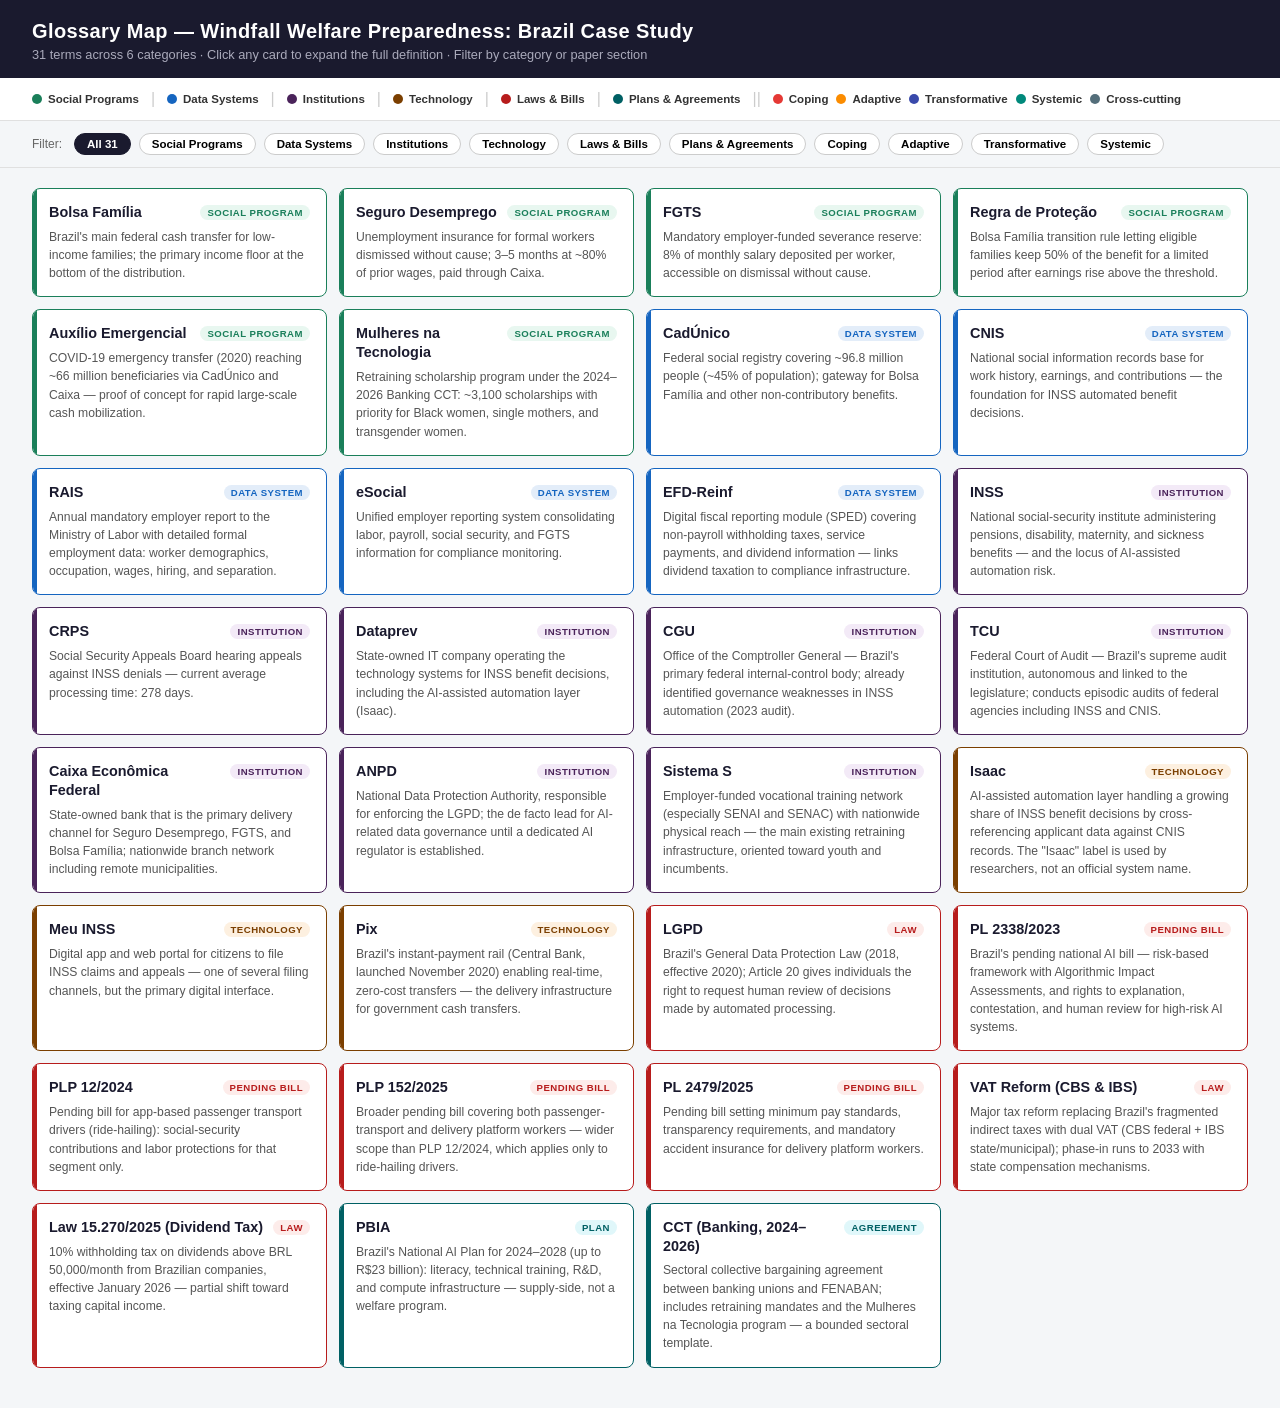
==== commit 93f3675e: "Add files via upload" ====
--- a/index.html
+++ b/index.html
@@ -3,851 +3,683 @@
 <head>
 <meta charset="UTF-8">
 <meta name="viewport" content="width=device-width, initial-scale=1.0">
-<title>Welfare Preparedness — Windfall Trust</title>
-<link rel="preconnect" href="https://fonts.googleapis.com">
-<link href="https://fonts.googleapis.com/css2?family=DM+Sans:ital,opsz,wght@0,9..40,400;0,9..40,500;0,9..40,700;0,9..40,800;0,9..40,900;1,9..40,400&display=swap" rel="stylesheet">
-<link rel="stylesheet" href="case-study.css">
+<title>Glossary Map — Windfall Welfare Preparedness: Brazil</title>
 <style>
-/* Country accent — swaps on tab switch via body[data-country] */
-body[data-country="brazil"] { --accent: #009C3B; --accent-light: rgba(0,156,59,.08); }
-body[data-country="kenya"]  { --accent: #b91c1c; --accent-light: rgba(185,28,28,.08); }
-body[data-country="brazil"] .sequencing { border-color: rgba(0,156,59,.18); }
-body[data-country="kenya"]  .sequencing { border-color: rgba(185,28,28,.18); }
-
-/* Country panels */
-.country-panel         { display: none; }
-.country-panel.active  { display: block; }
-
-/* Country tab bar */
-.country-tab-bar {
-  background: var(--bg-card);
-  border-bottom: 3px solid var(--border);
-  padding: 0 32px;
-  display: flex;
-  justify-content: center;
-  position: sticky;
-  top: 0;
-  z-index: 89;
-  box-shadow: 0 2px 8px rgba(0,0,0,.06);
-}
-.ctab {
-  font-size: 1rem;
-  font-weight: 800;
-  letter-spacing: -.01em;
-  padding: 18px 32px;
-  border: none;
-  border-bottom: 3px solid transparent;
-  margin-bottom: -3px;
-  background: transparent;
-  color: var(--muted);
-  cursor: pointer;
-  transition: color .18s, border-color .18s;
-  display: flex;
-  align-items: center;
-  gap: 9px;
-}
-.ctab:hover          { color: var(--text); }
-.ctab.active         { color: var(--text); border-bottom-color: var(--accent); }
-.ctab-flag           { font-size: 1.15rem; line-height: 1; }
-
-/* Country hero (inside each panel) */
-.country-hero       { background: var(--bg-alt); padding: 56px 32px 48px; border-bottom: 1px solid var(--border); }
-.country-hero-inner { max-width: var(--max); margin: 0 auto; }
-.country-hero h2    {
-  font-size: clamp(2rem, 4vw, 3rem);
-  font-weight: 800;
-  line-height: 1.05;
-  letter-spacing: -.02em;
-  margin-bottom: 12px;
-}
-.country-hero h2 em   { font-style: normal; color: var(--accent); }
-.country-hero-sub     { font-size: .92rem; color: var(--muted); max-width: 580px; line-height: 1.7; margin-bottom: 36px; }
-
-@media (max-width: 580px) {
-  .country-tab-bar { padding: 0 20px; }
-  .ctab            { padding: 14px 18px; font-size: .88rem; }
-  .country-hero    { padding: 36px 20px; }
-}
-
-/* ── PASSWORD GATE ──────────────────────────────────────────────────── */
-#gate {
-  position: fixed; inset: 0;
-  background: var(--bg);
-  z-index: 9999;
-  display: flex; align-items: center; justify-content: center;
-}
-#gate.unlocked { display: none; }
-.gate-box      { text-align: center; max-width: 340px; width: 100%; padding: 0 24px; }
-.gate-brand    {
-  font-size: .72rem; font-weight: 700; letter-spacing: .13em;
-  text-transform: uppercase; color: var(--muted); margin-bottom: 28px;
-}
-.gate-title    {
-  font-size: 1.35rem; font-weight: 800; letter-spacing: -.02em;
-  color: var(--text); margin-bottom: 10px;
-}
-.gate-sub      { font-size: .84rem; color: var(--muted); line-height: 1.65; margin-bottom: 28px; }
-.gate-field    { display: flex; gap: 8px; margin-bottom: 10px; }
-#gate-input    {
-  flex: 1; padding: 10px 14px;
-  border: 1.5px solid var(--border); border-radius: 6px;
-  font-family: inherit; font-size: .9rem; outline: none;
-  transition: border-color .15s;
-}
-#gate-input:focus          { border-color: var(--text); }
-#gate-input.shake          { animation: gate-shake .3s ease; }
-#gate-btn  {
-  padding: 10px 18px; background: var(--text); color: #fff;
-  border: none; border-radius: 6px;
-  font-family: inherit; font-size: .9rem; font-weight: 700; cursor: pointer;
-  transition: opacity .15s;
-}
-#gate-btn:hover { opacity: .82; }
-.gate-err       { font-size: .8rem; color: #dc2626; min-height: 1.2em; }
-@keyframes gate-shake {
-  0%,100% { transform: translateX(0); }
-  25%     { transform: translateX(-7px); }
-  75%     { transform: translateX(7px); }
-}
+  :root {
+    --col-program:   #1a7f5a;
+    --col-program-bg:#e8f7f0;
+    --col-data:      #1565c0;
+    --col-data-bg:   #e3edf9;
+    --col-inst:      #4a235a;
+    --col-inst-bg:   #f3eaf7;
+    --col-tech:      #7b3f00;
+    --col-tech-bg:   #fdf0e0;
+    --col-law:       #b71c1c;
+    --col-law-bg:    #fdecea;
+    --col-policy:    #006064;
+    --col-policy-bg: #e0f7fa;
+
+    --sec-coping:    #e53935;
+    --sec-adaptive:  #fb8c00;
+    --sec-transform: #3949ab;
+    --sec-systemic:  #00897b;
+    --sec-cross:     #546e7a;
+  }
+
+  * { box-sizing: border-box; margin: 0; padding: 0; }
+
+  body {
+    font-family: "Inter", "Segoe UI", sans-serif;
+    background: #f4f6f8;
+    color: #1a1a2e;
+    min-height: 100vh;
+  }
+
+  header {
+    background: #1a1a2e;
+    color: white;
+    padding: 20px 32px 16px;
+  }
+  header h1 { font-size: 1.25rem; font-weight: 700; letter-spacing: 0.02em; }
+  header p  { font-size: 0.8rem; color: #aab; margin-top: 4px; }
+
+  /* Section legend */
+  .legend {
+    display: flex; flex-wrap: wrap; gap: 8px;
+    padding: 12px 32px;
+    background: #fff;
+    border-bottom: 1px solid #e0e0e0;
+  }
+  .leg-item {
+    display: flex; align-items: center; gap: 6px;
+    font-size: 0.72rem; font-weight: 600;
+    color: #333;
+  }
+  .leg-dot {
+    width: 10px; height: 10px; border-radius: 50%;
+    flex-shrink: 0;
+  }
+  .leg-sep { color: #ccc; margin: 0 4px; }
+
+  /* Filter bar */
+  .filter-bar {
+    display: flex; flex-wrap: wrap; gap: 8px;
+    padding: 12px 32px;
+    background: #f4f6f8;
+    border-bottom: 1px solid #e0e0e0;
+    align-items: center;
+  }
+  .filter-bar span { font-size: 0.75rem; color: #666; margin-right: 4px; }
+  .filter-btn {
+    padding: 4px 12px; border-radius: 20px; border: 1.5px solid #ccc;
+    background: white; cursor: pointer; font-size: 0.72rem; font-weight: 600;
+    transition: all 0.15s;
+  }
+  .filter-btn:hover  { border-color: #555; background: #f0f0f0; }
+  .filter-btn.active { border-color: #1a1a2e; background: #1a1a2e; color: white; }
+
+  /* Main grid */
+  .grid {
+    display: grid;
+    grid-template-columns: repeat(auto-fill, minmax(280px, 1fr));
+    gap: 12px;
+    padding: 20px 32px 40px;
+  }
+
+  .card {
+    background: white;
+    border-radius: 8px;
+    border: 1.5px solid #e0e0e0;
+    padding: 14px 16px;
+    cursor: pointer;
+    transition: box-shadow 0.15s, transform 0.1s;
+    position: relative;
+    overflow: hidden;
+  }
+  .card::before {
+    content: '';
+    position: absolute;
+    left: 0; top: 0; bottom: 0;
+    width: 4px;
+    border-radius: 8px 0 0 8px;
+  }
+  .card:hover { box-shadow: 0 4px 16px rgba(0,0,0,0.12); transform: translateY(-1px); }
+  .card.expanded { box-shadow: 0 6px 24px rgba(0,0,0,0.16); }
+
+  /* Category accent colors */
+  .cat-program  { border-color: var(--col-program);  }
+  .cat-program::before  { background: var(--col-program); }
+  .cat-data     { border-color: var(--col-data);     }
+  .cat-data::before     { background: var(--col-data); }
+  .cat-inst     { border-color: var(--col-inst);     }
+  .cat-inst::before     { background: var(--col-inst); }
+  .cat-tech     { border-color: var(--col-tech);     }
+  .cat-tech::before     { background: var(--col-tech); }
+  .cat-law      { border-color: var(--col-law);      }
+  .cat-law::before      { background: var(--col-law); }
+  .cat-policy   { border-color: var(--col-policy);   }
+  .cat-policy::before   { background: var(--col-policy); }
+
+  .card-header { display: flex; align-items: flex-start; justify-content: space-between; gap: 8px; }
+
+  .term-name {
+    font-size: 0.9rem; font-weight: 700; line-height: 1.3;
+    flex: 1;
+  }
+  .cat-badge {
+    font-size: 0.6rem; font-weight: 700; text-transform: uppercase;
+    letter-spacing: 0.05em; padding: 2px 7px; border-radius: 10px;
+    white-space: nowrap; flex-shrink: 0; margin-top: 2px;
+  }
+  .cat-program .cat-badge  { background: var(--col-program-bg); color: var(--col-program); }
+  .cat-data    .cat-badge  { background: var(--col-data-bg);    color: var(--col-data); }
+  .cat-inst    .cat-badge  { background: var(--col-inst-bg);    color: var(--col-inst); }
+  .cat-tech    .cat-badge  { background: var(--col-tech-bg);    color: var(--col-tech); }
+  .cat-law     .cat-badge  { background: var(--col-law-bg);     color: var(--col-law); }
+  .cat-policy  .cat-badge  { background: var(--col-policy-bg);  color: var(--col-policy); }
+
+  .summary {
+    font-size: 0.76rem; color: #555; margin-top: 6px; line-height: 1.5;
+  }
+
+  .full-def {
+    display: none;
+    font-size: 0.75rem; color: #333; margin-top: 10px;
+    border-top: 1px solid #eee; padding-top: 10px; line-height: 1.6;
+  }
+  .card.expanded .full-def { display: block; }
+
+  .sections {
+    display: flex; flex-wrap: wrap; gap: 4px; margin-top: 10px;
+  }
+  .sec-pill {
+    font-size: 0.6rem; font-weight: 700; padding: 2px 8px;
+    border-radius: 10px; color: white; white-space: nowrap;
+  }
+  .sec-cop { background: var(--sec-coping); }
+  .sec-ada { background: var(--sec-adaptive); }
+  .sec-trn { background: var(--sec-transform); }
+  .sec-sys { background: var(--sec-systemic); }
+  .sec-X   { background: var(--sec-cross); }
+
+  /* Count bar at top right */
+  .count-bar {
+    display: flex; gap: 16px; padding: 10px 32px 0;
+    font-size: 0.72rem; color: #666;
+  }
+  .count-bar strong { color: #1a1a2e; }
+
+  /* Hidden class for filtering */
+  .card.hidden { display: none; }
 </style>
 </head>
-<body data-country="brazil">
-
-<!-- ── PASSWORD GATE ─────────────────────────────────────────────────── -->
-<div id="gate">
-  <div class="gate-box">
-    <div class="gate-brand">Windfall Trust</div>
-    <div class="gate-title">Welfare Preparedness Series</div>
-    <p class="gate-sub">This document is confidential and under embargo.<br>Enter the access password to continue.</p>
-    <div class="gate-field">
-      <input type="password" id="gate-input" placeholder="Password" autocomplete="off">
-      <button id="gate-btn">Enter →</button>
-    </div>
-    <p class="gate-err" id="gate-err"></p>
-  </div>
+<body>
+
+<header>
+  <h1>Glossary Map — Windfall Welfare Preparedness: Brazil Case Study</h1>
+  <p>31 terms across 6 categories · Click any card to expand the full definition · Filter by category or paper section</p>
+</header>
+
+<div class="legend">
+  <div class="leg-item"><div class="leg-dot" style="background:var(--col-program)"></div>Social Programs</div>
+  <div class="leg-sep">|</div>
+  <div class="leg-item"><div class="leg-dot" style="background:var(--col-data)"></div>Data Systems</div>
+  <div class="leg-sep">|</div>
+  <div class="leg-item"><div class="leg-dot" style="background:var(--col-inst)"></div>Institutions</div>
+  <div class="leg-sep">|</div>
+  <div class="leg-item"><div class="leg-dot" style="background:var(--col-tech)"></div>Technology</div>
+  <div class="leg-sep">|</div>
+  <div class="leg-item"><div class="leg-dot" style="background:var(--col-law)"></div>Laws &amp; Bills</div>
+  <div class="leg-sep">|</div>
+  <div class="leg-item"><div class="leg-dot" style="background:var(--col-policy)"></div>Plans &amp; Agreements</div>
+  <div class="leg-sep">||</div>
+  <div class="leg-item"><div class="leg-dot" style="background:var(--sec-coping)"></div>Coping</div>
+  <div class="leg-item"><div class="leg-dot" style="background:var(--sec-adaptive)"></div>Adaptive</div>
+  <div class="leg-item"><div class="leg-dot" style="background:var(--sec-transform)"></div>Transformative</div>
+  <div class="leg-item"><div class="leg-dot" style="background:var(--sec-systemic)"></div>Systemic</div>
+  <div class="leg-item"><div class="leg-dot" style="background:var(--sec-cross)"></div>Cross-cutting</div>
 </div>
 
-<div id="progress"></div>
-
-<!-- ════════════════════════════════════════════════════════════════════ -->
-<!--  FRAMEWORK — shared, always visible                                  -->
-<!-- ════════════════════════════════════════════════════════════════════ -->
-<section class="cs-section" id="framework">
-  <div class="inner fade">
-    <div class="sec-label">The Welfare Resilience Framework</div>
-    <h2 class="sec-title">Four dimensions of institutional capacity</h2>
-    <p class="sec-body">The framework links three elements in sequence: economic risks created by technological change, policy instruments intended to address those risks, and the enabling infrastructure required to deliver those policies effectively. Its central premise is that policy ambition must be matched by institutional capacity.</p>
-
-    <div class="fw-layout">
-      <div class="fw-table">
-        <div class="fw-row cop">
-          <div class="fw-cell fw-cell--name">Disruptive Risk</div>
-          <div class="fw-cell">Short-term shocks such as sudden income loss, unstable hours, or rapid firm-level restructuring. These test a system's coping capacity, meaning its ability to stabilise households quickly and prevent hardship when labour market conditions shift abruptly.</div>
-        </div>
-        <div class="fw-row ada">
-          <div class="fw-cell fw-cell--name">Transitional Risks</div>
-          <div class="fw-cell">Risks that arise over the medium term as tasks, occupations and sectors reconfigure. These require adaptive capacity: institutions capable of supporting worker mobility, re-skilling and reallocation as the structure of employment evolves.</div>
-        </div>
-        <div class="fw-row trn">
-          <div class="fw-cell fw-cell--name">Structural Risks</div>
-          <div class="fw-cell">Risks that emerge gradually through long-run shifts in the relationship between labour, wages and productivity. These test transformative capacity, whether fiscal and welfare institutions are deep enough to manage persistent inequality, regional divergence or changes in how economic value is distributed.</div>
-        </div>
-        <div class="fw-row sys">
-          <div class="fw-cell fw-cell--name">Access &amp; Delivery Risks</div>
-          <div class="fw-cell">Systemic capacity which includes the administrative, legal, fiscal and digital systems that allow policies to function in practice. The framework emphasises that even well-designed policies will fail if these enabling conditions are weak.</div>
-        </div>
-      </div>
-      <div class="fw-callouts">
-        <div class="fw-callout fw-callout--top"><span class="arrow">←</span><p>The framework distinguishes between three time horizons of risk</p></div>
-        <div class="fw-callout fw-callout--bot"><span class="arrow">←</span><p>Across all three horizons sits a fourth risk dimension</p></div>
-      </div>
-    </div>
-
-    <div class="fw-cards">
-      <div class="fw-card cop"><div class="fw-num">01</div><div class="fw-name">Coping</div><div class="fw-sub">Short-term shocks and income stabilisation. Can the system absorb sudden disruption?</div></div>
-      <div class="fw-card ada"><div class="fw-num">02</div><div class="fw-name">Adaptive</div><div class="fw-sub">Medium-term transition as tasks and occupations reconfigure. Can the system support re-skilling?</div></div>
-      <div class="fw-card trn"><div class="fw-num">03</div><div class="fw-name">Transformative</div><div class="fw-sub">Long-run structural shifts in labour, capital, and welfare financing. Can the system sustain itself?</div></div>
-      <div class="fw-card sys"><div class="fw-num">04</div><div class="fw-name">Systemic</div><div class="fw-sub">Administrative, legal, fiscal, and digital infrastructure underpinning all three horizons.</div></div>
-    </div>
-  </div>
-</section>
-
-<!-- ── COUNTRY TAB BAR ───────────────────────────────────────────────── -->
-<div class="country-tab-bar">
-  <button class="ctab active" data-country="brazil"><span class="ctab-flag">🇧🇷</span>Brazil</button>
-  <button class="ctab"        data-country="kenya" ><span class="ctab-flag">🇰🇪</span>Kenya</button>
+<div class="filter-bar">
+  <span>Filter:</span>
+  <button class="filter-btn active" data-filter="all">All 31</button>
+  <button class="filter-btn" data-filter="cat-program">Social Programs</button>
+  <button class="filter-btn" data-filter="cat-data">Data Systems</button>
+  <button class="filter-btn" data-filter="cat-inst">Institutions</button>
+  <button class="filter-btn" data-filter="cat-tech">Technology</button>
+  <button class="filter-btn" data-filter="cat-law">Laws &amp; Bills</button>
+  <button class="filter-btn" data-filter="cat-policy">Plans &amp; Agreements</button>
+  <button class="filter-btn" data-filter="sec-cop">Coping</button>
+  <button class="filter-btn" data-filter="sec-ada">Adaptive</button>
+  <button class="filter-btn" data-filter="sec-trn">Transformative</button>
+  <button class="filter-btn" data-filter="sec-sys">Systemic</button>
 </div>
 
-<!-- ════════════════════════════════════════════════════════════════════ -->
-<!--  BRAZIL PANEL                                                         -->
-<!-- ════════════════════════════════════════════════════════════════════ -->
-<div class="country-panel active" id="panel-brazil">
-
-  <div class="country-hero">
-    <div class="country-hero-inner">
-      <div class="series-tag">Welfare Preparedness Series</div>
-      <h2><em>Brazil</em></h2>
-      <p class="country-hero-sub">How prepared is Brazil's welfare system for the economic changes associated with the AI transition? This case study applies Windfall Trust's Welfare Resilience Framework across four dimensions of institutional capacity.</p>
-      <div class="stats-grid">
-        <div class="stat-cell"><div class="stat-num" data-target="5.2" data-suffix="M">5.2M</div><div class="stat-lbl">workers at peak AI-exposure risk in clerical roles (FGV IBRE, 2025)</div></div>
-        <div class="stat-cell"><div class="stat-num" data-target="40"  data-suffix="%">40%</div><div class="stat-lbl">of Brazil's workforce is informal — ineligible for contributory income protection</div></div>
-        <div class="stat-cell"><div class="stat-num" data-target="278" data-suffix="">278</div><div class="stat-lbl">days — average INSS appeal wait time through CRPS (2025)</div></div>
-        <div class="stat-cell"><div class="stat-num" data-target="65"  data-suffix="%">65%</div><div class="stat-lbl">of INSS benefit decisions automated, up from 41% in 2021 (CGU, 2023)</div></div>
-      </div>
-      <div class="ctas">
-        <a href="#" class="btn-pri">Download PDF</a>
-        <a href="brazil-glossary.html" target="_blank" class="btn-sec">Interactive Glossary ↗</a>
-      </div>
-    </div>
-  </div>
-
-  <!-- 01 Coping -->
-  <section class="dim-sec cop" id="bz-coping">
-    <div class="inner">
-      <div class="dim-header fade"><span class="dim-number">01</span><span class="dim-badge">Coping</span><span class="dim-title">Disruptive Risks</span></div>
-      <div class="core-risk fade">
-        <div class="risk-lbl">Core Risk — The Missing Middle</div>
-        <div class="risk-title">Brazil protects the poorest households and formal workers in the short run — but not the gap between them</div>
-        <div class="risk-body">Three disruptive risks dominate. First, about 40% of Brazil's workforce is informal and ineligible for contributory protections; 1.7 million platform workers are growing rapidly, with 64.1% contributing nothing to social security (IBGE, 2025). Second, banking is the clearest near-term formal-sector case: 7,473 banking jobs eliminated in the 12 months to Q1 2025, with core banking activities down 9,105 while IT rose only 1,842 (Contraf-CUT, 2025). Third, 35.4% of female workers are in AI-exposed occupations versus 25.2% of male workers (Barbosa Filho et al., 2025). No single programme automatically covers displaced formal workers above the Bolsa Família threshold — the "missing middle" numbers in the millions, with 8.4 million formal workers already registered in CadÚnico but no longer receiving Bolsa Família as a proxy for its scale.</div>
-      </div>
-      <div class="fade">
-        <div class="subsec-title">What already exists</div>
-        <div class="exists-grid">
-          <div class="exists-card"><div class="exists-toggle"><span class="exists-name">Bolsa Família + CadÚnico</span><span class="exists-arrow">▾</span></div><div class="exists-body">Federal cash transfer reaching 20.8 million families (~55 million people) via the national social registry of 96.8 million. The Regra de Proteção lets enrolled families keep 50% of the benefit for up to 12 months after income rises above the threshold — tightened mid-2025. A strong floor, but not a rules-based response to routine displacement for workers above the threshold who were never enrolled.</div></div>
-          <div class="exists-card"><div class="exists-toggle"><span class="exists-name">Seguro Desemprego</span><span class="exists-arrow">▾</span></div><div class="exists-body">3–5 months of unemployment insurance for formal workers dismissed without cause, at roughly 80% of prior wages, delivered via Caixa. Designed for cyclical unemployment, not structural displacement: the window typically closes before AI-driven re-employment is secured, and informal workers are excluded entirely.</div></div>
-          <div class="exists-card"><div class="exists-toggle"><span class="exists-name">FGTS</span><span class="exists-arrow">▾</span></div><div class="exists-body">Mandatory employer-funded severance reserve: 8% of monthly salary deposited into an individual Caixa account, accessible on dismissal without cause. Supplements Seguro Desemprego as a forced savings buffer, but was designed for cyclical unemployment and does not address prolonged structural displacement.</div></div>
-          <div class="exists-card"><div class="exists-toggle"><span class="exists-name">Auxílio Emergencial (2020)</span><span class="exists-arrow">▾</span></div><div class="exists-body">Emergency COVID transfer reaching ~66 million beneficiaries within weeks via CadÚnico and Caixa. Proof of concept that rapid, large-scale cash mobilisation is technically feasible — but required extraordinary political authorisation. No standing rule replicates this capacity under normal conditions.</div></div>
-        </div>
-      </div>
-      <div class="fade">
-        <div class="subsec-title">Policy priorities</div>
-        <div class="policy-tabs">
-          <button class="tab-btn now active" data-tab="bz-cop-now">✓ Actionable Now</button>
-          <button class="tab-btn blocked"    data-tab="bz-cop-blocked">→ Requires Enabling Conditions</button>
-        </div>
-        <div class="tab-panel active" id="bz-cop-now"><ul class="policy-list now">
-          <li>Actively communicate the Regra de Proteção as a limited re-employment bridge for low-income formal workers cycling in and out of Bolsa Família — no new legislation required.</li>
-          <li>Extend the banking-sector CCT retraining model to other high-exposure sectors through union-level negotiations. Not directly portable to retail, BPO, and back-office services where union density is much weaker.</li>
-          <li>Operationalize Seguro Desemprego delivery via Caixa branches for populations excluded from digital channels.</li>
-        </ul></div>
-        <div class="tab-panel" id="bz-cop-blocked"><ul class="policy-list blocked">
-          <li>A standing income bridge for the missing middle requires either legislative expansion of Bolsa Família eligibility or a new automatic top-up instrument with a fiscal rule attached.</li>
-          <li>An RAIS–CadÚnico auto-trigger for early Seguro Desemprego eligibility assessment requires an inter-ministerial data-sharing protocol and budget authorisation.</li>
-          <li>Full platform-worker coverage requires passage of PLP 12/2024 or PLP 152/2025; both remain pending in committee as of April 2026.</li>
-        </ul></div>
-      </div>
-      <div class="fade">
-        <div class="subsec-title">Key terms</div>
-        <div class="chips-wrap">
-          <span class="chip program" data-term="Bolsa Família">Bolsa Família</span>
-          <span class="chip data"    data-term="CadÚnico">CadÚnico</span>
-          <span class="chip program" data-term="Regra de Proteção">Regra de Proteção</span>
-          <span class="chip program" data-term="Seguro Desemprego">Seguro Desemprego</span>
-          <span class="chip program" data-term="FGTS">FGTS</span>
-          <span class="chip program" data-term="Auxílio Emergencial">Auxílio Emergencial</span>
-          <span class="chip policy"  data-term="CCT (Banking)">CCT (Banking)</span>
-          <span class="chip law"     data-term="PLP 12/2024">PLP 12/2024</span>
-          <span class="chip law"     data-term="PLP 152/2025">PLP 152/2025</span>
-          <span class="chip tech"    data-term="Pix">Pix</span>
-        </div>
-      </div>
-    </div>
-  </section>
-
-  <!-- 02 Adaptive -->
-  <section class="dim-sec ada alt" id="bz-adaptive">
-    <div class="inner">
-      <div class="dim-header fade"><span class="dim-number">02</span><span class="dim-badge">Adaptive</span><span class="dim-title">Transitional Risks</span></div>
-      <div class="core-risk fade">
-        <div class="risk-lbl">Core Risk — No Mid-Career Pathway Outside Banking</div>
-        <div class="risk-title">An assembled, AI-shock-tailored mid-career transition pathway is not yet visible at scale</div>
-        <div class="risk-body">Three transitional risks dominate. Skills requirements in AI-exposed occupations are shifting faster than training institutions were designed to absorb — workers in the top quartile of AI exposure exhibit 135% higher net skill change than those in the bottom quartile (PwC, 2025). Brazil has a baseline data protection safeguard under LGPD Article 20, but no enforceable AI-specific employment rights while PL 2338/2023 remains pending. Workers displaced from clerical and administrative roles have no general pathway into AI-complementary jobs: Seguro Desemprego provides income but not transition support, and Sistema S mainly serves youth and incumbent formal workers. The banking CCT with ~3,100 scholarships is the only realised model — its replicability depends on union capacity that is strong in banking and weak elsewhere.</div>
-      </div>
-      <div class="fade">
-        <div class="subsec-title">What already exists</div>
-        <div class="exists-grid">
-          <div class="exists-card"><div class="exists-toggle"><span class="exists-name">Sistema S</span><span class="exists-arrow">▾</span></div><div class="exists-body">Employer-funded vocational training network (SENAI for industry, SENAC for commerce) with nationwide physical reach. Financed through payroll-linked employer contributions. Its mandate serves youth and incumbent formal workers; mid-career transition for AI-displaced workers is not a standing part of its remit.</div></div>
-          <div class="exists-card"><div class="exists-toggle"><span class="exists-name">PBIA (2024–2028)</span><span class="exists-arrow">▾</span></div><div class="exists-body">Brazil's national AI plan committing up to R$23 billion across five axes including literacy, technical training, graduate pathways, research, and compute infrastructure. Focused on building AI-capable workers — a supply-side plan. It does not specify a delivery mechanism for mid-career retraining of displaced workers.</div></div>
-          <div class="exists-card"><div class="exists-toggle"><span class="exists-name">Mulheres na Tecnologia</span><span class="exists-arrow">▾</span></div><div class="exists-body">Retraining scholarships under the 2024–2026 banking CCT: ~3,000 introductory programming/data-skills places through PrograMaria, and 100 advanced-training places through Laboratória. Priority for Black women, single mothers, and transgender women. Limited to formal banking workers with union representation.</div></div>
-          <div class="exists-card"><div class="exists-toggle"><span class="exists-name">ANPD Regulatory Sandbox</span><span class="exists-arrow">▾</span></div><div class="exists-body">ANPD's experimental mechanism for supervised testing and regulatory learning in AI and data protection. An entry point for piloting transparency and accountability practices in high-data sectors — not a substitute for enforceable worker rights, but useful while PL 2338/2023 remains pending.</div></div>
-        </div>
-      </div>
-      <div class="fade">
-        <div class="subsec-title">Policy priorities</div>
-        <div class="policy-tabs">
-          <button class="tab-btn now active" data-tab="bz-ada-now">✓ Actionable Now</button>
-          <button class="tab-btn blocked"    data-tab="bz-ada-blocked">→ Requires Enabling Conditions</button>
-        </div>
-        <div class="tab-panel active" id="bz-ada-now"><ul class="policy-list now">
-          <li>Extend the banking CCT retraining model to other high-AI-exposure sectors through union-level negotiations — where sectoral union capacity exists.</li>
-          <li>Activate PBIA resources and Sistema S delivery capacity for AI-complementary curriculum development targeting mid-career displaced workers, not only new entrants.</li>
-          <li>Use ANPD's regulatory sandbox to pilot transparency and accountability practices while broader governance legislation remains pending.</li>
-        </ul></div>
-        <div class="tab-panel" id="bz-ada-blocked"><ul class="policy-list blocked">
-          <li>A proactive worker-targeting system using RAIS and CadÚnico requires an inter-ministerial protocol, legal basis for prospective use of identified records, and dedicated funding.</li>
-          <li>Enforceable AI rights in employment require passage and implementation of PL 2338/2023 (pending in the Chamber as of April 2026).</li>
-        </ul></div>
-      </div>
-      <div class="fade">
-        <div class="subsec-title">Key terms</div>
-        <div class="chips-wrap">
-          <span class="chip inst"    data-term="Sistema S">Sistema S</span>
-          <span class="chip policy"  data-term="PBIA">PBIA</span>
-          <span class="chip policy"  data-term="CCT (Banking)">CCT (Banking)</span>
-          <span class="chip program" data-term="Mulheres na Tecnologia">Mulheres na Tecnologia</span>
-          <span class="chip inst"    data-term="ANPD">ANPD</span>
-          <span class="chip data"    data-term="RAIS">RAIS</span>
-          <span class="chip law"     data-term="PL 2338/2023">PL 2338/2023</span>
-        </div>
-      </div>
-    </div>
-  </section>
-
-  <!-- 03 Transformative -->
-  <section class="dim-sec trn" id="bz-transformative">
-    <div class="inner">
-      <div class="dim-header fade"><span class="dim-number">03</span><span class="dim-badge">Transformative</span><span class="dim-title">Structural Risks</span></div>
-      <div class="core-risk fade">
-        <div class="risk-lbl">Core Risk — Payroll-Financed Welfare in a Capital-Intensive AI Economy</div>
-        <div class="risk-title">Brazil's welfare system is financed through formal employment — as AI shifts gains toward capital, the revenue base erodes</div>
-        <div class="risk-body">Two structural risks dominate. First, Brazil still finances much of its welfare system through payroll-linked formal employment even as the economy moves toward greater capital intensity and AI-enabled productivity gains accrue disproportionately to capital owners. The VAT reform (test 2026; CBS effective 2027; IBS by 2033 at ~28%) and a 10% dividend withholding tax above BRL 50,000/month (Law 15.270/2025, effective January 2026) are partial steps. Neither creates a dedicated welfare-financing channel. Second, AI investment is clustering in São Paulo (31.1% of national GDP vs. 0.2% for Acre), with data-center expansion occurring without welfare-oriented value-capture mechanisms.</div>
-      </div>
-      <div class="fade">
-        <div class="subsec-title">What already exists</div>
-        <div class="exists-grid">
-          <div class="exists-card"><div class="exists-toggle"><span class="exists-name">VAT Reform (CBS &amp; IBS)</span><span class="exists-arrow">▾</span></div><div class="exists-body">CBS (federal) and IBS (state/municipal) replace a fragmented indirect tax system. EC 132/2023 initiated the redesign; LC 214/2025 established the new taxes. Test period 2026; CBS effective 2027; full IBS transition by 2033 at ~28%. Broadens the non-payroll tax base but the long phase-in limits the near-term fiscal dividend.</div></div>
-          <div class="exists-card"><div class="exists-toggle"><span class="exists-name">Law 15.270/2025 (Dividend Tax)</span><span class="exists-arrow">▾</span></div><div class="exists-body">10% withholding tax on dividends above BRL 50,000/month paid by the same company to the same individual, effective January 2026. Does not cover retained earnings reinvested in companies. A partial step toward taxing capital income — scope and rate are modest relative to the structural challenge.</div></div>
-          <div class="exists-card"><div class="exists-toggle"><span class="exists-name">eSocial + EFD-Reinf</span><span class="exists-arrow">▾</span></div><div class="exists-body">Unified employer reporting systems consolidating labour, payroll, social security, FGTS, and non-payroll fiscal information. The administrative data exists to track AI-linked shifts in jobs, taxable activity, and household vulnerability by territory — but no recurring publication yet uses them for this purpose.</div></div>
-        </div>
-      </div>
-      <div class="fade">
-        <div class="subsec-title">Policy priorities</div>
-        <div class="policy-tabs">
-          <button class="tab-btn now active" data-tab="bz-trn-now">✓ Actionable Now</button>
-          <button class="tab-btn blocked"    data-tab="bz-trn-blocked">→ Requires Enabling Conditions</button>
-        </div>
-        <div class="tab-panel active" id="bz-trn-now"><ul class="policy-list now">
-          <li>Use eSocial, EFD-Reinf, and CadÚnico monitoring tools to publish a recurring territorial assessment of AI-linked shifts in jobs, taxable activity, and household vulnerability — making structural risk visible before it becomes acute.</li>
-        </ul></div>
-        <div class="tab-panel" id="bz-trn-blocked"><ul class="policy-list blocked">
-          <li>Earmarking dividend-tax or VAT revenues to a dedicated welfare fund requires an additional political commitment — the current measures do not create this channel automatically.</li>
-          <li>Brazil's data-centre framework does not yet create welfare-oriented value-capture mechanisms tied to AI infrastructure expansion.</li>
-          <li>An alternative welfare-financing architecture capable of replacing formal-labour contributions at scale requires sustained political commitment to design and legislate.</li>
-        </ul></div>
-      </div>
-      <div class="fade">
-        <div class="subsec-title">Key terms</div>
-        <div class="chips-wrap">
-          <span class="chip law"  data-term="VAT Reform (CBS &amp; IBS)">VAT Reform (CBS &amp; IBS)</span>
-          <span class="chip law"  data-term="Law 15.270/2025">Law 15.270/2025</span>
-          <span class="chip data" data-term="eSocial">eSocial</span>
-          <span class="chip data" data-term="EFD-Reinf">EFD-Reinf</span>
-          <span class="chip data" data-term="RAIS">RAIS</span>
-          <span class="chip data" data-term="CadÚnico">CadÚnico</span>
-        </div>
-      </div>
-    </div>
-  </section>
-
-  <!-- 04 Systemic -->
-  <section class="dim-sec sys alt" id="bz-systemic">
-    <div class="inner">
-      <div class="dim-header fade"><span class="dim-number">04</span><span class="dim-badge">Systemic</span><span class="dim-title">Access &amp; Delivery Risks</span></div>
-      <div class="core-risk fade">
-        <div class="risk-lbl">Core Risk — INSS Automation Without Governance</div>
-        <div class="risk-title">Automated benefit analysis has expanded faster than oversight and correction mechanisms have kept pace</div>
-        <div class="risk-body">Two access-and-delivery risks dominate. First, INSS automated the denial share of decisions from 41% (2021) to 65% (2022), while a 2023 CGU audit identified planning, governance, monitoring, and transparency weaknesses — without triggering standing reform. The CNIS records underlying these decisions contain 24.3 million entries with incomplete, invalid, or inconsistent data (Nicolas and Sampaio, 2024). Second, the CRPS averages 278 days to process an appeal (2025), and Meu INSS creates access barriers for rural, elderly, and digitally constrained claimants who cannot navigate it independently.</div>
-      </div>
-      <div class="fade">
-        <div class="subsec-title">What already exists</div>
-        <div class="exists-grid">
-          <div class="exists-card"><div class="exists-toggle"><span class="exists-name">INSS + Isaac + Dataprev</span><span class="exists-arrow">▾</span></div><div class="exists-body">INSS administers pensions, disability, maternity, and sickness benefits. Isaac is the AI-assisted automation layer cross-referencing applicant data against CNIS; Dataprev is the state-owned IT company that operates it. Dataprev faces a structural conflict of interest: the same entity handles both operational delivery and the technical infrastructure for scrutiny.</div></div>
-          <div class="exists-card"><div class="exists-toggle"><span class="exists-name">CRPS (Appeals Board)</span><span class="exists-arrow">▾</span></div><div class="exists-body">The Social Security Appeals Board hears appeals against INSS denials. Average processing time is 278 days (2025), and navigation burden is high. Formal appeal rights do not translate into timely redress without binding time targets and published performance data.</div></div>
-          <div class="exists-card"><div class="exists-toggle"><span class="exists-name">CGU + TCU</span><span class="exists-arrow">▾</span></div><div class="exists-body">The Comptroller General (CGU) conducts internal audits — its 2023 review identified governance and transparency weaknesses in INSS automation. The Federal Court of Audit (TCU) provides external oversight and has reviewed CNIS data quality. Both operate episodically; no standing routine audit currently exists.</div></div>
-          <div class="exists-card"><div class="exists-toggle"><span class="exists-name">Caixa + LGPD Art. 20</span><span class="exists-arrow">▾</span></div><div class="exists-body">Caixa has 4,200+ branches, 9,000+ CAIXA Aqui correspondents, and 13,000+ lottery outlets — already an informal fallback for claimants excluded from digital channels. Not currently listed as an official CRPS intake point. LGPD Article 20 provides a legal right to request human review of automated decisions, but this is case-by-case, not a system-level architecture.</div></div>
-        </div>
-      </div>
-      <div class="fade">
-        <div class="subsec-title">Policy priorities</div>
-        <div class="policy-tabs">
-          <button class="tab-btn now active" data-tab="bz-sys-now">✓ Actionable Now</button>
-          <button class="tab-btn blocked"    data-tab="bz-sys-blocked">→ Requires Enabling Conditions</button>
-        </div>
-        <div class="tab-panel active" id="bz-sys-now"><ul class="policy-list now">
-          <li>Place automated INSS decision-making under routine CGU audit with mandatory demographic disaggregation of denial rates — published quarterly.</li>
-          <li>Designate agricultural and non-standard claims (segurado especial, irregular contribution histories) as default human-review categories.</li>
-          <li>Set a binding maximum CRPS appeal processing time with published quarterly performance data on caseload, backlog, and staffing ratios.</li>
-          <li>Formalize Caixa branches as official INSS appeal intake and biometric verification points — formalising a role Caixa already plays informally.</li>
-        </ul></div>
-        <div class="tab-panel" id="bz-sys-blocked"><ul class="policy-list blocked">
-          <li>Enforceable rights to human review and written explanation for automated welfare denials require PL 2338/2023 to pass — LGPD Article 20 provides only a case-by-case baseline.</li>
-          <li>Resolving the Dataprev conflict of interest requires either a legislative mandate for audit independence or an executive restructuring decision.</li>
-        </ul></div>
-      </div>
-      <div class="fade">
-        <div class="subsec-title">Key terms</div>
-        <div class="chips-wrap">
-          <span class="chip inst"  data-term="INSS">INSS</span>
-          <span class="chip tech"  data-term="Isaac">Isaac</span>
-          <span class="chip inst"  data-term="Dataprev">Dataprev</span>
-          <span class="chip data"  data-term="CNIS">CNIS</span>
-          <span class="chip tech"  data-term="Meu INSS">Meu INSS</span>
-          <span class="chip inst"  data-term="CRPS">CRPS</span>
-          <span class="chip inst"  data-term="CGU">CGU</span>
-          <span class="chip inst"  data-term="TCU">TCU</span>
-          <span class="chip inst"  data-term="Caixa Econômica Federal">Caixa Econômica Federal</span>
-          <span class="chip law"   data-term="LGPD">LGPD</span>
-          <span class="chip inst"  data-term="ANPD">ANPD</span>
-          <span class="chip law"   data-term="PL 2338/2023">PL 2338/2023</span>
-        </div>
-      </div>
-    </div>
-  </section>
-
-  <!-- Diagnosis -->
-  <section class="cs-section alt" id="bz-diagnosis">
-    <div class="inner">
-      <div class="sec-label fade">Diagnosis &amp; Conclusion</div>
-      <h2 class="sec-title fade">Overall welfare risk profile — Brazil</h2>
-      <div class="diag-grid fade">
-        <div class="diag-card"><div class="diag-lbl">Most pressing risk</div><div class="diag-name"><span class="hl-ada">Adaptive</span> — transitional displacement</div><div class="diag-body">Banking is one realised sectoral pressure; broader vulnerability extends across routine clerical, administrative, and office-intensive work, especially for women in high-AI-exposure occupations. The income support system still leaves a large middle group without adequate protection once existing instruments run out.</div></div>
-        <div class="diag-card"><div class="diag-lbl">Strongest capacity dimension</div><div class="diag-name"><span class="hl-cop">Coping</span> — delivery infrastructure</div><div class="diag-body">Pix, CadÚnico, and Bolsa Família together provide a delivery and targeting infrastructure that few comparable economies have. Auxílio Emergencial showed this system can move cash at population scale when political authorisation exists.</div></div>
-        <div class="diag-card"><div class="diag-lbl">Most fragile capacity dimension</div><div class="diag-name"><span class="hl-ada">Adaptive</span> — no assembled transition system</div><div class="diag-body">The banking sector collective agreement is exceptional. Seguro Desemprego provides income but not transition support. Sistema S mainly serves youth and incumbent workers. There is no rules-based connection linking income support, training finance, and placement for AI-displaced workers.</div></div>
-        <div class="diag-card"><div class="diag-lbl">Key data gap</div><div class="diag-name">The missing middle is not monitored</div><div class="diag-body">No routine monitoring captures displaced workers above the Bolsa Família threshold. Converging proxies — 5.2 million workers at peak AI-exposure risk, 8.4 million formal workers in CadÚnico without active Bolsa Família — suggest millions are affected, but a precise count does not exist.</div></div>
-      </div>
-      <div class="constraints fade">
-        <div class="constraint-hdr">Four binding constraints across all risk dimensions</div>
-        <div class="citem"><div class="cnum">01</div><div class="ctext">Automated INSS decisions still lack routine demographic monitoring and publishable denial disaggregation, despite CGU (2023) identifying governance and transparency weaknesses. The 278-day appeal wait means formal redress rights do not function in practice for most claimants.</div></div>
-        <div class="citem"><div class="cnum">02</div><div class="ctext">No institutional mechanism connects RAIS, CadÚnico, and Sistema S into a proactive retraining pathway for displaced workers — even though the technical foundations exist.</div></div>
-        <div class="citem"><div class="cnum">03</div><div class="ctext">The political commitment to earmark broader tax-base gains toward welfare financing has not been established. Welfare financed through payroll in an increasingly capital-intensive economy faces a structural revenue problem that is not self-resolving.</div></div>
-        <div class="citem"><div class="cnum">04</div><div class="ctext">Workers in AI-managed employment still lack enforceable procedural rights — rights to explanation, contestation, and human review. These depend on passage and implementation of PL 2338/2023 or an equivalent framework.</div></div>
-      </div>
-      <div class="sequencing fade">
-        <div class="seq-lbl">Strategic Sequencing</div>
-        <div class="seq-phases">
-          <div class="seq-phase"><div class="seq-tag near">Near-term</div><div class="seq-text">Governance strengthening: routine CGU audit of INSS automation with demographic disaggregation, binding CRPS processing-time targets, default human-review categories for non-standard claims, and Caixa formalised as official intake channel.</div></div>
-          <div class="seq-phase"><div class="seq-tag mid">Medium-term</div><div class="seq-text">Build connective tissue for worker transition: inter-ministerial RAIS–CadÚnico data-sharing protocol, broader Sistema S mandate for mid-career retraining, and extension of the banking CCT model where union capacity permits.</div></div>
-          <div class="seq-phase"><div class="seq-tag long">Longer-term</div><div class="seq-text">Resolve payroll dependency by directing part of the broader revenue base opened by VAT reform and dividend taxation toward welfare financing — requires sustained political commitment and legislative action.</div></div>
-        </div>
-      </div>
-    </div>
-  </section>
-
-</div><!-- /panel-brazil -->
-
-<!-- ════════════════════════════════════════════════════════════════════ -->
-<!--  KENYA PANEL                                                          -->
-<!-- ════════════════════════════════════════════════════════════════════ -->
-<div class="country-panel" id="panel-kenya">
-
-  <div class="country-hero">
-    <div class="country-hero-inner">
-      <div class="series-tag">Welfare Preparedness Series</div>
-      <h2><em>Kenya</em></h2>
-      <p class="country-hero-sub">How prepared is Kenya's welfare system for the economic changes associated with the AI transition? This case study applies Windfall Trust's Welfare Resilience Framework across four dimensions of institutional capacity.</p>
-      <div class="stats-grid">
-        <div class="stat-cell"><div class="stat-num" data-target="83"  data-suffix="%">83%</div><div class="stat-lbl">of workers in informal employment — lacking contributory social protection</div></div>
-        <div class="stat-cell"><div class="stat-num" data-target="5.7" data-suffix="M">5.7M</div><div class="stat-lbl">Inua Jamii cash transfer recipients across elderly, disabled, and orphan programmes</div></div>
-      </div>
-      <div class="ctas">
-        <a href="#" class="btn-pri">Download PDF</a>
-        <a href="kenya-glossary.html" target="_blank" class="btn-sec">Interactive Glossary ↗</a>
-      </div>
-    </div>
-  </div>
-
-  <!-- 01 Coping -->
-  <section class="dim-sec cop" id="ke-coping">
-    <div class="inner">
-      <div class="dim-header fade"><span class="dim-number">01</span><span class="dim-badge">Coping</span><span class="dim-title">Disruptive Risks</span></div>
-      <div class="core-risk fade">
-        <div class="risk-lbl">Core Risk</div>
-        <div class="risk-title">Kenya's welfare system already operates in a highly volatile labour market — AI-driven disruptions will compound existing coping gaps</div>
-        <div class="risk-body">Most workers earn income through informal trade, smallholder agriculture, casual services, and self-employment. Earnings fluctuate frequently, and administrative systems rarely observe these changes in real time. AI is expanding digital labour markets, increasing automation of routine service tasks, and intensifying global competition in digitally traded services. Kenya has some institutional capacity to respond — Inua Jamii provides regular support and mobile money enables large-scale digital transfers — but the system stabilises only part of the labour market. Informal workers outside social assistance eligibility remain exposed to income shocks.</div>
-      </div>
-      <div class="fade">
-        <div class="subsec-title">What already exists</div>
-        <div class="exists-grid">
-          <div class="exists-card"><div class="exists-toggle"><span class="exists-name">Inua Jamii Programme</span><span class="exists-arrow">▾</span></div><div class="exists-body">Kenya's social assistance umbrella covering the Older Persons Cash Transfer, Persons with Severe Disabilities Cash Transfer, and Orphans and Vulnerable Children Cash Transfer. Reaches approximately 5.7 million beneficiaries. Provides a regular income floor but eligibility is categorical — it does not function as a broad unemployment buffer.</div></div>
-          <div class="exists-card"><div class="exists-toggle"><span class="exists-name">M-Pesa &amp; Mobile Money</span><span class="exists-arrow">▾</span></div><div class="exists-body">Kenya's mobile money infrastructure reaches ~74% of adults with active accounts. Demonstrated scale-up capacity during COVID-19, when waived transaction fees and direct M-Pesa government transfers reached millions quickly. A powerful delivery layer, but not a standing welfare instrument on its own.</div></div>
-          <div class="exists-card"><div class="exists-toggle"><span class="exists-name">Hunger Safety Net Programme</span><span class="exists-arrow">▾</span></div><div class="exists-body">Drought-responsive cash transfers in arid and semi-arid counties, scaled up when county-level food insecurity indicators cross thresholds. Kenya's closest existing model for rules-based automatic scale-up. Its limitation is geographic: it is not calibrated for gradual service-sector income shocks that AI-related displacement is more likely to produce.</div></div>
-          <div class="exists-card"><div class="exists-toggle"><span class="exists-name">NSSF</span><span class="exists-arrow">▾</span></div><div class="exists-body">Contributory savings scheme covering formal employees. Provides lump-sum benefits on retirement, death, or emigration. Coverage excludes informal workers; contribution levels and benefit adequacy are limited. Does not function as unemployment insurance.</div></div>
-        </div>
-      </div>
-      <div class="fade">
-        <div class="subsec-title">Policy priorities</div>
-        <div class="policy-tabs">
-          <button class="tab-btn now active" data-tab="ke-cop-now">✓ Actionable Now</button>
-          <button class="tab-btn blocked"    data-tab="ke-cop-blocked">→ Requires Enabling Conditions</button>
-        </div>
-        <div class="tab-panel active" id="ke-cop-now"><ul class="policy-list now">
-          <li>Use mobile money platforms for rapid transfer scale-up to households showing income-shock signals from administrative data — building on the COVID-19 precedent.</li>
-          <li>Strengthen integration between county-level drought response and national social registry targeting, so AI-linked informal-sector disruptions can be identified and responded to.</li>
-        </ul></div>
-        <div class="tab-panel" id="ke-cop-blocked"><ul class="policy-list blocked">
-          <li>A standing automatic income-stabiliser for informal workers requires a national social registry with sufficient informal-sector coverage and a legal basis for automatic eligibility triggers.</li>
-          <li>Extending contributory unemployment protection beyond the formal sector requires NSSF reform and a viable contribution mechanism for gig and platform workers.</li>
-        </ul></div>
-      </div>
-      <div class="fade">
-        <div class="subsec-title">Key terms</div>
-        <div class="chips-wrap">
-          <span class="chip program" data-term="Inua Jamii">Inua Jamii</span>
-          <span class="chip program" data-term="Hunger Safety Net Programme">Hunger Safety Net Programme</span>
-          <span class="chip program" data-term="Kazi Mtaani">Kazi Mtaani</span>
-          <span class="chip tech"    data-term="M-Pesa">M-Pesa</span>
-          <span class="chip data"    data-term="NDMA Early Warning System">NDMA Early Warning System</span>
-          <span class="chip inst"    data-term="NDMA">NDMA</span>
-        </div>
-      </div>
-    </div>
-  </section>
-
-  <!-- 02 Adaptive -->
-  <section class="dim-sec ada alt" id="ke-adaptive">
-    <div class="inner">
-      <div class="dim-header fade"><span class="dim-number">02</span><span class="dim-badge">Adaptive</span><span class="dim-title">Transitional Risks</span></div>
-      <div class="core-risk fade">
-        <div class="risk-lbl">Core Risk</div>
-        <div class="risk-title">Kenya's training institutions were not designed to absorb mid-career AI-driven transitions at scale</div>
-        <div class="risk-body">No general pathway exists for mid-career workers displaced by AI into AI-complementary jobs. The TVET system mainly serves youth. Skills mismatches are pronounced: high-AI-exposure occupations require digital literacy and data skills underrepresented in the current working-age population. Workers in digitally mediated and outsourcing activities face increasingly fragmented contracts with no transition support attached.</div>
-      </div>
-      <div class="fade">
-        <div class="subsec-title">What already exists</div>
-        <div class="exists-grid">
-          <div class="exists-card"><div class="exists-toggle"><span class="exists-name">TVET Authority</span><span class="exists-arrow">▾</span></div><div class="exists-body">The Technical and Vocational Education and Training Authority coordinates Kenya's vocational training system across ~2,300 institutions nationwide. Primary focus is on youth and pre-employment training; mid-career upskilling for displaced adults is not the standing mandate.</div></div>
-          <div class="exists-card"><div class="exists-toggle"><span class="exists-name">Ajira Digital Programme</span><span class="exists-arrow">▾</span></div><div class="exists-body">Government initiative connecting Kenyans to online freelancing and digital work opportunities, with training in digital skills. Demonstrates demand for digital-economy access; but scope is primarily youth-focused and does not yet operate at a scale sufficient to absorb mass AI-driven transitions.</div></div>
-        </div>
-      </div>
-      <div class="fade">
-        <div class="subsec-title">Policy priorities</div>
-        <div class="policy-tabs">
-          <button class="tab-btn now active" data-tab="ke-ada-now">✓ Actionable Now</button>
-          <button class="tab-btn blocked"    data-tab="ke-ada-blocked">→ Requires Enabling Conditions</button>
-        </div>
-        <div class="tab-panel active" id="ke-ada-now"><ul class="policy-list now">
-          <li>Expand Ajira Digital's reach to mid-career workers and integrate with social registry targeting to identify AI-displaced populations for priority outreach.</li>
-          <li>Use TVET Authority to develop and pilot AI-complementary curriculum modules — data literacy, digital service delivery, AI-assisted productivity — for adult learners in high-exposure sectors.</li>
-        </ul></div>
-        <div class="tab-panel" id="ke-ada-blocked"><ul class="policy-list blocked">
-          <li>A proactive mid-career transition system requires employer data linkage, a national skills registry, and a funding mechanism — none of which currently exist at sufficient scale.</li>
-          <li>Enforceable AI rights in employment contexts require a national AI governance framework that is still under development.</li>
-        </ul></div>
-      </div>
-      <div class="fade">
-        <div class="subsec-title">Key terms</div>
-        <div class="chips-wrap">
-          <span class="chip program" data-term="Ajira Digital">Ajira Digital</span>
-          <span class="chip inst"    data-term="TVET Authority">TVET Authority</span>
-          <span class="chip inst"    data-term="NEA">NEA</span>
-          <span class="chip data"    data-term="KLMIS">KLMIS</span>
-        </div>
-      </div>
-    </div>
-  </section>
-
-  <!-- 03 Transformative -->
-  <section class="dim-sec trn" id="ke-transformative">
-    <div class="inner">
-      <div class="dim-header fade"><span class="dim-number">03</span><span class="dim-badge">Transformative</span><span class="dim-title">Structural Risks</span></div>
-      <div class="core-risk fade">
-        <div class="risk-lbl">Core Risk</div>
-        <div class="risk-title">Kenya's welfare financing depends on a narrow formal-sector tax base that AI-driven informalization will further erode</div>
-        <div class="risk-body">Kenya's fiscal capacity for welfare is constrained by a narrow formal-sector revenue base. AI investment is likely to deepen regional concentration around Nairobi, widening already large urban-rural welfare gaps. The emerging digital-economy framework does not yet create welfare-oriented value-capture mechanisms tied to AI infrastructure growth. Long-run structural transformation — including the shift toward capital-intensive AI production — poses challenges to a tax system still heavily reliant on formal-sector payroll and consumption taxes.</div>
-      </div>
-      <div class="fade">
-        <div class="subsec-title">What already exists</div>
-        <div class="exists-grid">
-          <div class="exists-card"><div class="exists-toggle"><span class="exists-name">Digital Service Tax</span><span class="exists-arrow">▾</span></div><div class="exists-body">1.5% tax on gross transaction value of digital marketplace services provided by non-residents. Applies to streaming, ride-hailing, and online marketplaces. Does not capture profits from AI infrastructure or broader capital income from AI-led productivity gains.</div></div>
-          <div class="exists-card"><div class="exists-toggle"><span class="exists-name">Social Health Insurance Fund (SHIF)</span><span class="exists-arrow">▾</span></div><div class="exists-body">Health coverage reform replacing NHIF; designed to extend health protection to informal households through revised contribution and registration arrangements. Kenya's most significant recent expansion of social protection beyond the formal sector.</div></div>
-        </div>
-      </div>
-      <div class="fade">
-        <div class="subsec-title">Policy priorities</div>
-        <div class="policy-tabs">
-          <button class="tab-btn now active" data-tab="ke-trn-now">✓ Actionable Now</button>
-          <button class="tab-btn blocked"    data-tab="ke-trn-blocked">→ Requires Enabling Conditions</button>
-        </div>
-        <div class="tab-panel active" id="ke-trn-now"><ul class="policy-list now">
-          <li>Publish an annual territorial assessment of AI-linked shifts in taxable activity, formal employment, and household vulnerability — making structural risk visible before it becomes acute.</li>
-        </ul></div>
-        <div class="tab-panel" id="ke-trn-blocked"><ul class="policy-list blocked">
-          <li>Expanding the welfare revenue base to capture AI-linked capital income gains requires tax reform and political commitment that does not currently exist.</li>
-          <li>Tying AI infrastructure investments to local welfare contributions requires a regulatory framework that is not yet in place.</li>
-        </ul></div>
-      </div>
-      <div class="fade">
-        <div class="subsec-title">Key terms</div>
-        <div class="chips-wrap">
-          <span class="chip program" data-term="SHIF">SHIF</span>
-          <span class="chip law"     data-term="KES 30,000 Exemption">KES 30,000 Exemption</span>
-          <span class="chip policy"  data-term="National AI Strategy">National AI Strategy</span>
-          <span class="chip tech"    data-term="Maisha Namba">Maisha Namba</span>
-        </div>
-      </div>
-    </div>
-  </section>
-
-  <!-- 04 Systemic -->
-  <section class="dim-sec sys alt" id="ke-systemic">
-    <div class="inner">
-      <div class="dim-header fade"><span class="dim-number">04</span><span class="dim-badge">Systemic</span><span class="dim-title">Access &amp; Delivery Risks</span></div>
-      <div class="core-risk fade">
-        <div class="risk-lbl">Core Risk</div>
-        <div class="risk-title">Kenya's administrative systems lack the beneficiary visibility and data quality needed to respond proactively to AI-driven displacement</div>
-        <div class="risk-body">Kenya's social assistance eligibility determination relies on categorical targeting with limited dynamic updating. The single registry is not connected to labour-market administrative data in ways that would allow proactive identification of AI-displaced workers. Mobile money provides a powerful delivery channel, but identifying who needs support — rather than delivering it once targeted — is the binding constraint. Digital exclusion remains significant in rural and pastoralist areas.</div>
-      </div>
-      <div class="fade">
-        <div class="subsec-title">What already exists</div>
-        <div class="exists-grid">
-          <div class="exists-card"><div class="exists-toggle"><span class="exists-name">Enhanced Single Registry (ESR)</span><span class="exists-arrow">▾</span></div><div class="exists-body">Kenya's integrated beneficiary registry coordinating household information across social protection programmes. Updates infrequently — meaning household circumstances can change substantially before the registry reflects them. Interoperability with other administrative systems remains incomplete.</div></div>
-          <div class="exists-card"><div class="exists-toggle"><span class="exists-name">Maisha Namba</span><span class="exists-arrow">▾</span></div><div class="exists-body">Kenya's new national digital identity system with a Unique Personal Identifier. As digital identity becomes the gateway to welfare services, enrolment gaps risk excluding marginalised populations — particularly those with documentation barriers or in remote areas.</div></div>
-          <div class="exists-card"><div class="exists-toggle"><span class="exists-name">Kenya Data Protection Act (2019)</span><span class="exists-arrow">▾</span></div><div class="exists-body">Kenya's data protection legislation establishing the Office of the Data Protection Commissioner. Provides a legal basis for regulating data use in AI-driven administrative decisions, but enforcement capacity and AI-specific guidance are still developing.</div></div>
-        </div>
-      </div>
-      <div class="fade">
-        <div class="subsec-title">Policy priorities</div>
-        <div class="policy-tabs">
-          <button class="tab-btn now active" data-tab="ke-sys-now">✓ Actionable Now</button>
-          <button class="tab-btn blocked"    data-tab="ke-sys-blocked">→ Requires Enabling Conditions</button>
-        </div>
-        <div class="tab-panel active" id="ke-sys-now"><ul class="policy-list now">
-          <li>Integrate mobile money transaction data with the single registry on an opt-in basis to improve dynamic beneficiary identification and income-shock detection.</li>
-          <li>Publish guidance on how the Data Protection Act applies to algorithmic decision-making in social protection contexts.</li>
-        </ul></div>
-        <div class="tab-panel" id="ke-sys-blocked"><ul class="policy-list blocked">
-          <li>A proactive, real-time targeting system for AI-displaced workers requires labour-market administrative data linkage and a legal basis for prospective use of individual records.</li>
-          <li>Enforceable rights to human review and explanation for automated welfare decisions require AI-specific regulation that is not yet enacted.</li>
-        </ul></div>
-      </div>
-      <div class="fade">
-        <div class="subsec-title">Key terms</div>
-        <div class="chips-wrap">
-          <span class="chip data"    data-term="Enhanced Single Registry">Enhanced Single Registry (ESR)</span>
-          <span class="chip data"    data-term="KLMIS">KLMIS</span>
-          <span class="chip tech"    data-term="M-Pesa">M-Pesa</span>
-          <span class="chip tech"    data-term="eCitizen">eCitizen</span>
-          <span class="chip tech"    data-term="Maisha Namba">Maisha Namba</span>
-          <span class="chip inst"    data-term="Central Bank of Kenya">Central Bank of Kenya</span>
-          <span class="chip inst"    data-term="Ministry of Labour">Ministry of Labour</span>
-          <span class="chip policy"  data-term="Financial Inclusion Strategy">Financial Inclusion Strategy</span>
-        </div>
-      </div>
-    </div>
-  </section>
-
-  <!-- Diagnosis -->
-  <section class="cs-section alt" id="ke-diagnosis">
-    <div class="inner">
-      <div class="sec-label fade">Diagnosis &amp; Conclusion</div>
-      <h2 class="sec-title fade">Overall welfare risk profile — Kenya</h2>
-      <div class="diag-grid fade">
-        <div class="diag-card"><div class="diag-lbl">Most pressing risk</div><div class="diag-name"><span class="hl-sys">Systemic</span> — administrative visibility gap</div><div class="diag-body">Kenya's delivery infrastructure (mobile money, county networks) is strong, but identifying who needs support is the binding constraint. The single registry lacks coverage of the informal sector and is not connected to labour-market data in ways that would enable proactive responses to AI-driven displacement.</div></div>
-        <div class="diag-card"><div class="diag-lbl">Strongest capacity dimension</div><div class="diag-name"><span class="hl-cop">Coping</span> — mobile delivery infrastructure</div><div class="diag-body">M-Pesa and Kenya's mobile money ecosystem provide delivery reach that few lower-middle-income economies can match. COVID-19 demonstrated the system can move cash to millions rapidly. The challenge is connecting this delivery capacity to an identification and targeting system that responds to AI-linked disruptions.</div></div>
-        <div class="diag-card"><div class="diag-lbl">Most fragile capacity dimension</div><div class="diag-name"><span class="hl-sys">Systemic</span> — enrolment, registry, and data systems</div><div class="diag-body">The most fragile capacity lies in enrolment processes, registry maintenance, and labour market data visibility. Social registries are updated infrequently, identity systems face enrolment gaps, and official statistics do not capture platform and informal earnings. As digital administration expands, these gaps translate directly into exclusion.</div></div>
-        <div class="diag-card"><div class="diag-lbl">Key data gap</div><div class="diag-name">Informal-sector AI exposure is unmeasured</div><div class="diag-body">With 83% informality, Kenya lacks the administrative data to assess how AI is affecting the distribution of work, income, and vulnerability across the majority of its workforce. Without this visibility, both policy design and targeting are necessarily reactive rather than proactive.</div></div>
-      </div>
-      <div class="sequencing fade">
-        <div class="seq-lbl">Strategic Sequencing</div>
-        <div class="seq-phases">
-          <div class="seq-phase"><div class="seq-tag near">Near-term</div><div class="seq-text">Improve administrative visibility: opt-in mobile money data integration with the single registry, guidance on Data Protection Act application to welfare AI systems, and a territorial assessment of AI-linked labour-market shifts. Achievable within existing institutional authority.</div></div>
-          <div class="seq-phase"><div class="seq-tag mid">Medium-term</div><div class="seq-text">Build targeting and retraining connective tissue: labour-market data linkage to the single registry, expansion of TVET and Ajira Digital to mid-career displaced workers, and an AI governance framework that includes worker rights protections.</div></div>
-          <div class="seq-phase"><div class="seq-tag long">Longer-term</div><div class="seq-text">Resolve the revenue-base constraint by expanding welfare financing beyond formal-sector payroll — requires sustained political commitment to digital economy taxation and welfare financing reform.</div></div>
-        </div>
-      </div>
-    </div>
-  </section>
-
-</div><!-- /panel-kenya -->
-
-
-<div class="tooltip" id="tooltip"><strong id="tt-name"></strong><span id="tt-body"></span></div>
+<div class="grid" id="grid">
+
+  <!-- ── SOCIAL PROGRAMS ── -->
+
+  <div class="card cat-program" data-cats="cat-program" data-secs="sec-cop sec-X">
+    <div class="card-header">
+      <div class="term-name">Bolsa Família</div>
+      <div class="cat-badge">Social Program</div>
+    </div>
+    <div class="summary">Brazil's main federal cash transfer for low-income families; the primary income floor at the bottom of the distribution.</div>
+    <div class="full-def">Brazil's main federal cash transfer program for low-income families, administered by the Ministry of Social Development. Eligibility runs through CadÚnico and is means-tested, with active monitoring of school attendance and health requirements. In this paper it is the primary income floor for households at the bottom of the distribution — and a boundary condition for the "missing middle" problem, since displaced formal workers above its threshold fall outside its reach.
+      <div class="sections">
+        <span class="sec-pill sec-cop">Coping</span>
+        <span class="sec-pill sec-X">Cross-cutting</span>
+      </div>
+    </div>
+  </div>
+
+  <div class="card cat-program" data-cats="cat-program" data-secs="sec-cop sec-X">
+    <div class="card-header">
+      <div class="term-name">Seguro Desemprego</div>
+      <div class="cat-badge">Social Program</div>
+    </div>
+    <div class="summary">Unemployment insurance for formal workers dismissed without cause; 3–5 months at ~80% of prior wages, paid through Caixa.</div>
+    <div class="full-def">Unemployment insurance for formal workers dismissed without cause, paid through Caixa for three to five months at roughly 80% of prior wages (subject to floors and ceilings). In this paper it is the main short-term income buffer for formal workers after dismissal, but it does not cover informal workers and was designed for cyclical unemployment, not prolonged occupational displacement. For the missing middle, the insurance window often runs out before re-employment is secured.
+      <div class="sections">
+        <span class="sec-pill sec-cop">Coping</span>
+        <span class="sec-pill sec-X">Cross-cutting</span>
+      </div>
+    </div>
+  </div>
+
+  <div class="card cat-program" data-cats="cat-program" data-secs="sec-cop">
+    <div class="card-header">
+      <div class="term-name">FGTS</div>
+      <div class="cat-badge">Social Program</div>
+    </div>
+    <div class="summary">Mandatory employer-funded severance reserve: 8% of monthly salary deposited per worker, accessible on dismissal without cause.</div>
+    <div class="full-def">Fundo de Garantia do Tempo de Serviço. A mandatory employer-funded severance reserve for formal employees: employers deposit 8% of monthly salary into an individual account at Caixa, accessible on dismissal without cause, and also drawable for home purchase, serious illness, or retirement. In this paper it functions as a forced savings buffer that supplements Seguro Desemprego, but both instruments were designed for cyclical unemployment and may not provide adequate protection during structural displacement from AI.
+      <div class="sections">
+        <span class="sec-pill sec-cop">Coping</span>
+      </div>
+    </div>
+  </div>
+
+  <div class="card cat-program" data-cats="cat-program" data-secs="sec-cop">
+    <div class="card-header">
+      <div class="term-name">Regra de Proteção</div>
+      <div class="cat-badge">Social Program</div>
+    </div>
+    <div class="summary">Bolsa Família transition rule letting eligible families keep 50% of the benefit for a limited period after earnings rise above the threshold.</div>
+    <div class="full-def">A Bolsa Família transition rule that lets eligible families temporarily keep part of the benefit (50%) for a limited period after earnings rise above the ordinary entry threshold. In this paper it is the closest existing bridge between income support and re-entry into formal work. Critically, it applies only to families already inside the program — it does not help displaced formal workers above the threshold who were never enrolled.
+      <div class="sections">
+        <span class="sec-pill sec-cop">Coping</span>
+      </div>
+    </div>
+  </div>
+
+  <div class="card cat-program" data-cats="cat-program" data-secs="sec-cop">
+    <div class="card-header">
+      <div class="term-name">Auxílio Emergencial</div>
+      <div class="cat-badge">Social Program</div>
+    </div>
+    <div class="summary">COVID-19 emergency transfer (2020) reaching ~66 million beneficiaries via CadÚnico and Caixa — proof of concept for rapid large-scale cash mobilization.</div>
+    <div class="full-def">The emergency cash transfer program deployed during the COVID-19 pandemic in 2020, which reached approximately 66 million beneficiaries — most of them informal and low-income workers — within weeks via CadÚnico and Caixa. In this paper it matters as proof of concept for rapid cash mobilization at population scale, though it required extraordinary political authorization; no standing rule creates the same disbursement capacity.
+      <div class="sections">
+        <span class="sec-pill sec-cop">Coping</span>
+      </div>
+    </div>
+  </div>
+
+  <div class="card cat-program" data-cats="cat-program" data-secs="sec-ada">
+    <div class="card-header">
+      <div class="term-name">Mulheres na Tecnologia</div>
+      <div class="cat-badge">Social Program</div>
+    </div>
+    <div class="summary">Retraining scholarship program under the 2024–2026 Banking CCT: ~3,100 scholarships with priority for Black women, single mothers, and transgender women.</div>
+    <div class="full-def">A retraining scholarship program negotiated under the 2024–2026 banking CCT and funded by FENABAN-affiliated banks. It offers approximately 3,000 scholarships through PrograMaria and 100 through Laboratória (approximately 3,100 in total), with explicit priority for Black women, single mothers, and transgender women. In this paper it is a bounded sectoral example of adaptive provision for workers in high-AI-exposure occupations, but it is limited to formal banking workers with union representation.
+      <div class="sections">
+        <span class="sec-pill sec-ada">Adaptive</span>
+      </div>
+    </div>
+  </div>
+
+  <!-- ── DATA SYSTEMS ── -->
+
+  <div class="card cat-data" data-cats="cat-data" data-secs="sec-cop sec-X">
+    <div class="card-header">
+      <div class="term-name">CadÚnico</div>
+      <div class="cat-badge">Data System</div>
+    </div>
+    <div class="summary">Federal social registry covering ~96.8 million people (~45% of population); gateway for Bolsa Família and other non-contributory benefits.</div>
+    <div class="full-def">Cadastro Único para Programas Sociais. Brazil's federal social registry for low-income families, covering about 96.8 million people (roughly 45% of the population) and administered by the Ministry of Social Development. It collects socioeconomic data and serves as the gateway for determining eligibility for Bolsa Família and other non-contributory benefits. Registration does not by itself grant benefits. In this paper it is both the targeting base for AI-displacement responses and part of the data infrastructure needed for proactive worker identification.
+      <div class="sections">
+        <span class="sec-pill sec-cop">Coping</span>
+        <span class="sec-pill sec-X">Cross-cutting</span>
+      </div>
+    </div>
+  </div>
+
+  <div class="card cat-data" data-cats="cat-data" data-secs="sec-sys sec-X">
+    <div class="card-header">
+      <div class="term-name">CNIS</div>
+      <div class="cat-badge">Data System</div>
+    </div>
+    <div class="summary">National social information records base for work history, earnings, and contributions — the foundation for INSS automated benefit decisions.</div>
+    <div class="full-def">Cadastro Nacional de Informações Sociais. The national administrative records base for work, earnings, and contribution histories, maintained by the INSS and fed by eSocial and other administrative sources. In this paper it matters because INSS benefit analysis depends heavily on these records — and data quality problems identified in a 2021 TCU review mean that an unreliable foundation is driving consequential automated decisions.
+      <div class="sections">
+        <span class="sec-pill sec-sys">Systemic</span>
+        <span class="sec-pill sec-X">Cross-cutting</span>
+      </div>
+    </div>
+  </div>
+
+  <div class="card cat-data" data-cats="cat-data" data-secs="sec-trn sec-X">
+    <div class="card-header">
+      <div class="term-name">RAIS</div>
+      <div class="cat-badge">Data System</div>
+    </div>
+    <div class="summary">Annual mandatory employer report to the Ministry of Labor with detailed formal employment data: worker demographics, occupation, wages, hiring, and separation.</div>
+    <div class="full-def">Relação Anual de Informações Sociais. An annual mandatory employer report submitted to the Ministry of Labor, with detailed data on formal employment: worker demographics, occupation, wages, hiring, and separation. Brazil's most granular source of formal labor market data. In this paper it is a key ingredient for a proactive worker-targeting system — identifying workers in high-AI-exposure occupations before displacement — but linking it to CadÚnico for this purpose requires legal authorization under the LGPD and an inter-ministerial data-sharing protocol.
+      <div class="sections">
+        <span class="sec-pill sec-trn">Transformative</span>
+        <span class="sec-pill sec-X">Cross-cutting</span>
+      </div>
+    </div>
+  </div>
+
+  <div class="card cat-data" data-cats="cat-data" data-secs="sec-trn">
+    <div class="card-header">
+      <div class="term-name">eSocial</div>
+      <div class="cat-badge">Data System</div>
+    </div>
+    <div class="summary">Unified employer reporting system consolidating labor, payroll, social security, and FGTS information for compliance monitoring.</div>
+    <div class="full-def">A unified employer reporting system that consolidates labor, payroll, social security, FGTS, and related fiscal information into a single digital platform. In this paper it matters as part of the administrative base for monitoring payroll-linked activity and welfare financing — and as a data source that feeds into CNIS and hence into INSS automated decisions.
+      <div class="sections">
+        <span class="sec-pill sec-trn">Transformative</span>
+      </div>
+    </div>
+  </div>
+
+  <div class="card cat-data" data-cats="cat-data" data-secs="sec-trn">
+    <div class="card-header">
+      <div class="term-name">EFD-Reinf</div>
+      <div class="cat-badge">Data System</div>
+    </div>
+    <div class="summary">Digital fiscal reporting module (SPED) covering non-payroll withholding taxes, service payments, and dividend information — links dividend taxation to compliance infrastructure.</div>
+    <div class="full-def">Escrituração Fiscal Digital de Retenções e Outras Informações Fiscais. A module of Brazil's SPED platform that complements eSocial by reporting non-payroll tax information, including withholding taxes, service payments, and other fiscal events. In this paper it matters as the administrative reporting channel through which the new dividend withholding tax (Law 15.270/2025) will be collected and verified — connecting the structural tax reform to existing compliance infrastructure.
+      <div class="sections">
+        <span class="sec-pill sec-trn">Transformative</span>
+      </div>
+    </div>
+  </div>
+
+  <!-- ── INSTITUTIONS ── -->
+
+  <div class="card cat-inst" data-cats="cat-inst" data-secs="sec-cop sec-sys">
+    <div class="card-header">
+      <div class="term-name">INSS</div>
+      <div class="cat-badge">Institution</div>
+    </div>
+    <div class="summary">National social-security institute administering pensions, disability, maternity, and sickness benefits — and the locus of AI-assisted automation risk.</div>
+    <div class="full-def">Instituto Nacional do Seguro Social. Brazil's national social-security institute, responsible for administering contributory benefits including pensions, disability benefits, maternity pay, and sickness allowances. In this paper it is the central institution for both disruptive risk (AI-assisted automation of benefit decisions via Isaac/Dataprev) and access-and-delivery risk (rising denial rates, long appeal queues, and over-reliance on Meu INSS as the primary interface).
+      <div class="sections">
+        <span class="sec-pill sec-cop">Coping</span>
+        <span class="sec-pill sec-sys">Systemic</span>
+      </div>
+    </div>
+  </div>
+
+  <div class="card cat-inst" data-cats="cat-inst" data-secs="sec-sys">
+    <div class="card-header">
+      <div class="term-name">CRPS</div>
+      <div class="cat-badge">Institution</div>
+    </div>
+    <div class="summary">Social Security Appeals Board hearing appeals against INSS denials — current average processing time: 278 days.</div>
+    <div class="full-def">Conselho de Recursos da Previdência Social. The Social Security Appeals Board, the administrative body that hears appeals against INSS benefit denials. In this paper it is the main formal redress channel — and the main bottleneck: the average appeal processing time reached 278 days in 2025, meaning formal appeal rights are not translating into timely redress. Multiple filing channels exist (Central 135, CRPS website, Meu INSS, INSS Digital, in-person), but navigation burden is high, especially for rural and elderly claimants.
+      <div class="sections">
+        <span class="sec-pill sec-sys">Systemic</span>
+      </div>
+    </div>
+  </div>
+
+  <div class="card cat-inst" data-cats="cat-inst" data-secs="sec-sys">
+    <div class="card-header">
+      <div class="term-name">Dataprev</div>
+      <div class="cat-badge">Institution</div>
+    </div>
+    <div class="summary">State-owned IT company operating the technology systems for INSS benefit decisions, including the AI-assisted automation layer (Isaac).</div>
+    <div class="full-def">The state-owned IT company that develops and operates the technology systems for INSS benefit decisions, including the AI-assisted automation layer. In this paper it matters as the institutional locus of the technical architecture underlying automated benefit analysis — and therefore a key actor for any transparency or audit reform of INSS automation.
+      <div class="sections">
+        <span class="sec-pill sec-sys">Systemic</span>
+      </div>
+    </div>
+  </div>
+
+  <div class="card cat-inst" data-cats="cat-inst" data-secs="sec-sys">
+    <div class="card-header">
+      <div class="term-name">CGU</div>
+      <div class="cat-badge">Institution</div>
+    </div>
+    <div class="summary">Office of the Comptroller General — Brazil's primary federal internal-control body; already identified governance weaknesses in INSS automation (2023 audit).</div>
+    <div class="full-def">Controladoria-Geral da União. The Office of the Comptroller General, Brazil's primary internal-control body within the federal executive, which conducts audits, investigations, and oversight of federal agencies. In this paper it matters because a 2023 CGU audit identified planning, governance, monitoring, and transparency weaknesses in INSS automation — including a rise in the automated denial share from 41% in 2021 to 65% in 2022. Reinstating routine CGU audit of INSS automation is one of the paper's near-term governance recommendations.
+      <div class="sections">
+        <span class="sec-pill sec-sys">Systemic</span>
+      </div>
+    </div>
+  </div>
+
+  <div class="card cat-inst" data-cats="cat-inst" data-secs="sec-sys">
+    <div class="card-header">
+      <div class="term-name">TCU</div>
+      <div class="cat-badge">Institution</div>
+    </div>
+    <div class="summary">Federal Court of Audit — Brazil's supreme audit institution, autonomous and linked to the legislature; conducts episodic audits of federal agencies including INSS and CNIS.</div>
+    <div class="full-def">Tribunal de Contas da União. The Federal Court of Audit, Brazil's supreme audit institution, autonomous and linked to the legislative branch. In this paper it matters as the external audit institution that has reviewed INSS operations and CNIS data quality — including a 2021 review that identified data quality problems in CNIS records. Its interventions are episodic and do not substitute for standing internal-control oversight.
+      <div class="sections">
+        <span class="sec-pill sec-sys">Systemic</span>
+      </div>
+    </div>
+  </div>
+
+  <div class="card cat-inst" data-cats="cat-inst" data-secs="sec-sys sec-X">
+    <div class="card-header">
+      <div class="term-name">Caixa Econômica Federal</div>
+      <div class="cat-badge">Institution</div>
+    </div>
+    <div class="summary">State-owned bank that is the primary delivery channel for Seguro Desemprego, FGTS, and Bolsa Família; nationwide branch network including remote municipalities.</div>
+    <div class="full-def">A state-owned bank that functions as the primary delivery channel for federal social programs (Seguro Desemprego, FGTS, Bolsa Família payments) and operates a nationwide branch network including in small and remote municipalities. In this paper it is proposed as a formal in-person intake point for INSS appeals and biometric verification — since Caixa branches already serve as an informal fallback for populations excluded by mandatory digital channels.
+      <div class="sections">
+        <span class="sec-pill sec-sys">Systemic</span>
+        <span class="sec-pill sec-X">Cross-cutting</span>
+      </div>
+    </div>
+  </div>
+
+  <div class="card cat-inst" data-cats="cat-inst" data-secs="sec-sys sec-X">
+    <div class="card-header">
+      <div class="term-name">ANPD</div>
+      <div class="cat-badge">Institution</div>
+    </div>
+    <div class="summary">National Data Protection Authority, responsible for enforcing the LGPD; the de facto lead for AI-related data governance until a dedicated AI regulator is established.</div>
+    <div class="full-def">Autoridade Nacional de Proteção de Dados. Brazil's National Data Protection Authority, responsible for enforcing the LGPD and designated as the lead for AI-related data protection in the absence of a dedicated AI regulator. In this paper it matters as the primary data-governance actor for AI in public services — but its mandate is data protection, not AI governance broadly, and without PL 2338/2023 or an equivalent framework, it cannot by itself supply a full AI accountability architecture. AI-related data protection currently runs through ANPD; no dedicated AI regulator with an active mandate yet exists.
+      <div class="sections">
+        <span class="sec-pill sec-sys">Systemic</span>
+        <span class="sec-pill sec-X">Cross-cutting</span>
+      </div>
+    </div>
+  </div>
+
+  <div class="card cat-inst" data-cats="cat-inst" data-secs="sec-ada">
+    <div class="card-header">
+      <div class="term-name">Sistema S</div>
+      <div class="cat-badge">Institution</div>
+    </div>
+    <div class="summary">Employer-funded vocational training network (especially SENAI and SENAC) with nationwide physical reach — the main existing retraining infrastructure, oriented toward youth and incumbents.</div>
+    <div class="full-def">Brazil's network of employer-funded vocational training institutions, financed through compulsory employer payroll contributions and operated under corporatist structures linked to industry (SENAI), commerce (SENAC), and other federations. In this paper it matters as the main existing training architecture with both physical reach and experienced faculty. Its mandate and curriculum serve youth and incumbent formal workers; mid-career transition for AI-displaced workers is not a standing part of its remit.
+      <div class="sections">
+        <span class="sec-pill sec-ada">Adaptive</span>
+      </div>
+    </div>
+  </div>
+
+  <!-- ── TECHNOLOGY ── -->
+
+  <div class="card cat-tech" data-cats="cat-tech" data-secs="sec-sys">
+    <div class="card-header">
+      <div class="term-name">Isaac</div>
+      <div class="cat-badge">Technology</div>
+    </div>
+    <div class="summary">AI-assisted automation layer handling a growing share of INSS benefit decisions by cross-referencing applicant data against CNIS records. The "Isaac" label is used by researchers, not an official system name.</div>
+    <div class="full-def">The AI-assisted automation layer that handles a growing share of INSS benefit decisions by cross-referencing applicant data against CNIS records. In this paper it matters as the automation mechanism at the center of the access-and-delivery risk: the scale of automated decisions has grown faster than routine external audit coverage. The "Isaac" label is used by researchers and reporting; it is not an officially named government system.
+      <div class="sections">
+        <span class="sec-pill sec-sys">Systemic</span>
+      </div>
+    </div>
+  </div>
+
+  <div class="card cat-tech" data-cats="cat-tech" data-secs="sec-sys">
+    <div class="card-header">
+      <div class="term-name">Meu INSS</div>
+      <div class="cat-badge">Technology</div>
+    </div>
+    <div class="summary">Digital app and web portal for citizens to file INSS claims and appeals — one of several filing channels, but the primary digital interface.</div>
+    <div class="full-def">The digital app and web portal through which Brazilian citizens file social-security claims and appeals with the INSS. In this paper it matters because in practice it has become the primary digital interface for benefit interactions — but it is one of several official channels (alongside Central 135, CRPS website, INSS Digital, and in-person service), and it excludes rural, elderly, and digitally constrained claimants who cannot navigate it independently.
+      <div class="sections">
+        <span class="sec-pill sec-sys">Systemic</span>
+      </div>
+    </div>
+  </div>
+
+  <div class="card cat-tech" data-cats="cat-tech" data-secs="sec-cop sec-X">
+    <div class="card-header">
+      <div class="term-name">Pix</div>
+      <div class="cat-badge">Technology</div>
+    </div>
+    <div class="summary">Brazil's instant-payment rail (Central Bank, launched November 2020) enabling real-time, zero-cost transfers — the delivery infrastructure for government cash transfers.</div>
+    <div class="full-def">Brazil's instant-payment system, launched by the Central Bank in November 2020. It enables real-time, zero-cost transfers between individuals, businesses, and government, and has become the dominant payment rail for government cash transfers. In this paper it matters as the payment infrastructure that enables rapid, at-scale delivery of transfers once eligibility is determined — as demonstrated by COVID-era emergency payments after Pix launched (note: Pix was not yet available during the April 2020 Auxílio Emergencial deployment).
+      <div class="sections">
+        <span class="sec-pill sec-cop">Coping</span>
+        <span class="sec-pill sec-X">Cross-cutting</span>
+      </div>
+    </div>
+  </div>
+
+  <!-- ── LAWS & BILLS ── -->
+
+  <div class="card cat-law" data-cats="cat-law" data-secs="sec-sys sec-X">
+    <div class="card-header">
+      <div class="term-name">LGPD</div>
+      <div class="cat-badge">Law</div>
+    </div>
+    <div class="summary">Brazil's General Data Protection Law (2018, effective 2020); Article 20 gives individuals the right to request human review of decisions made by automated processing.</div>
+    <div class="full-def">Lei Geral de Proteção de Dados. Brazil's General Data Protection Law, passed in 2018 and effective from 2020, broadly modeled on the EU's GDPR. Article 20 gives individuals the right to request review of decisions made solely through automated processing of personal data — the current legal baseline for challenging automated benefit denials. In this paper it matters as both a data-governance framework for AI use and as the legal constraint on inter-agency data sharing (e.g., linking RAIS to CadÚnico).
+      <div class="sections">
+        <span class="sec-pill sec-sys">Systemic</span>
+        <span class="sec-pill sec-X">Cross-cutting</span>
+      </div>
+    </div>
+  </div>
+
+  <div class="card cat-law" data-cats="cat-law" data-secs="sec-sys sec-X">
+    <div class="card-header">
+      <div class="term-name">PL 2338/2023</div>
+      <div class="cat-badge">Pending Bill</div>
+    </div>
+    <div class="summary">Brazil's pending national AI bill — risk-based framework with Algorithmic Impact Assessments, and rights to explanation, contestation, and human review for high-risk AI systems.</div>
+    <div class="full-def">Brazil's pending national AI bill. It would create a risk-based regulatory framework, require Algorithmic Impact Assessments for high-risk systems, and create rights to information, explanation, contestation, and human review in employment, worker management, access to self-employment, and assistance and social-security services. As of April 5, 2026, it remained pending in the Chamber awaiting rapporteur review. In this paper it is both the most consequential piece of pending AI governance and an uncertain enabling condition for several near-term recommendations.
+      <div class="sections">
+        <span class="sec-pill sec-sys">Systemic</span>
+        <span class="sec-pill sec-X">Cross-cutting</span>
+      </div>
+    </div>
+  </div>
+
+  <div class="card cat-law" data-cats="cat-law" data-secs="sec-cop sec-ada">
+    <div class="card-header">
+      <div class="term-name">PLP 12/2024</div>
+      <div class="cat-badge">Pending Bill</div>
+    </div>
+    <div class="summary">Pending bill for app-based passenger transport drivers (ride-hailing): social-security contributions and labor protections for that segment only.</div>
+    <div class="full-def">A pending complementary-law bill focused on app-based passenger transport drivers (four-wheeled ride-hailing). It would define social-security contributions and labor protections for that segment, but not for the whole platform workforce. As of April 5, 2026, it remained pending in committee. If enacted, it would partially close an important contribution gap, but it would not resolve the broader protection deficit across platform and informal work.
+      <div class="sections">
+        <span class="sec-pill sec-cop">Coping</span>
+        <span class="sec-pill sec-ada">Adaptive</span>
+      </div>
+    </div>
+  </div>
+
+  <div class="card cat-law" data-cats="cat-law" data-secs="sec-cop sec-ada">
+    <div class="card-header">
+      <div class="term-name">PLP 152/2025</div>
+      <div class="cat-badge">Pending Bill</div>
+    </div>
+    <div class="summary">Broader pending bill covering both passenger-transport and delivery platform workers — wider scope than PLP 12/2024, which applies only to ride-hailing drivers.</div>
+    <div class="full-def">A pending complementary-law bill that proposes a regulatory framework covering both passenger-transport and delivery platform workers. It is broader in scope than PLP 12/2024, which applies only to passenger-transport drivers. In this paper it represents the more comprehensive legislative option for platform-worker social protection, though still pending in Congress.
+      <div class="sections">
+        <span class="sec-pill sec-cop">Coping</span>
+        <span class="sec-pill sec-ada">Adaptive</span>
+      </div>
+    </div>
+  </div>
+
+  <div class="card cat-law" data-cats="cat-law" data-secs="sec-cop sec-ada">
+    <div class="card-header">
+      <div class="term-name">PL 2479/2025</div>
+      <div class="cat-badge">Pending Bill</div>
+    </div>
+    <div class="summary">Pending bill setting minimum pay standards, transparency requirements, and mandatory accident insurance for delivery platform workers.</div>
+    <div class="full-def">A pending bill before Congress that would set minimum pay standards, transparency requirements, and mandatory accident insurance for delivery platform workers. In this paper it represents another legislative option in the queue of platform-worker protections, alongside PLP 12/2024 and PLP 152/2025.
+      <div class="sections">
+        <span class="sec-pill sec-cop">Coping</span>
+        <span class="sec-pill sec-ada">Adaptive</span>
+      </div>
+    </div>
+  </div>
+
+  <div class="card cat-law" data-cats="cat-law" data-secs="sec-trn">
+    <div class="card-header">
+      <div class="term-name">VAT Reform (CBS &amp; IBS)</div>
+      <div class="cat-badge">Law</div>
+    </div>
+    <div class="summary">Major tax reform replacing Brazil's fragmented indirect taxes with dual VAT (CBS federal + IBS state/municipal); phase-in runs to 2033 with state compensation mechanisms.</div>
+    <div class="full-def">A major tax reform shifting Brazil from its fragmented indirect tax system to a dual value-added tax: CBS (federal, replacing PIS/COFINS) and IBS (subnational, replacing ICMS/ISS). Enacted through Lei Complementar 214/2025, with a transition phase running to 2033 and state-compensation mechanisms to offset revenue losses for losing states and sectors. In this paper it matters as the main structural broadening of non-payroll taxation, though the long phase-in and compensation mechanisms limit the near-term fiscal dividend for AI-related welfare policy.
+      <div class="sections">
+        <span class="sec-pill sec-trn">Transformative</span>
+      </div>
+    </div>
+  </div>
+
+  <div class="card cat-law" data-cats="cat-law" data-secs="sec-trn">
+    <div class="card-header">
+      <div class="term-name">Law 15.270/2025 (Dividend Tax)</div>
+      <div class="cat-badge">Law</div>
+    </div>
+    <div class="summary">10% withholding tax on dividends above BRL 50,000/month from Brazilian companies, effective January 2026 — partial shift toward taxing capital income.</div>
+    <div class="full-def">Legislation effective from January 2026 that introduces a 10% withholding tax on dividends above BRL 50,000 per month paid by Brazilian companies. In this paper it matters as a partial step toward taxing capital income — counterbalancing some of the welfare-financing pressure that would result from AI-driven capital deepening and reduced payroll-tax revenues. The scope and rate are modest relative to the potential scale of the fiscal challenge.
+      <div class="sections">
+        <span class="sec-pill sec-trn">Transformative</span>
+      </div>
+    </div>
+  </div>
+
+  <!-- ── PLANS & AGREEMENTS ── -->
+
+  <div class="card cat-policy" data-cats="cat-policy" data-secs="sec-ada">
+    <div class="card-header">
+      <div class="term-name">PBIA</div>
+      <div class="cat-badge">Plan</div>
+    </div>
+    <div class="summary">Brazil's National AI Plan for 2024–2028 (up to R$23 billion): literacy, technical training, R&amp;D, and compute infrastructure — supply-side, not a welfare program.</div>
+    <div class="full-def">Plano Brasileiro de Inteligência Artificial. Brazil's national AI plan for 2024–2028, with a total commitment of up to R$23 billion across literacy, technical training, research, and compute infrastructure. PBIA focuses on building AI-capable workers — through literacy, training, and research investment — and does not, on its own, fund mid-career transition support for workers displaced by AI.
+      <div class="sections">
+        <span class="sec-pill sec-ada">Adaptive</span>
+      </div>
+    </div>
+  </div>
+
+  <div class="card cat-policy" data-cats="cat-policy" data-secs="sec-ada sec-cop">
+    <div class="card-header">
+      <div class="term-name">CCT (Banking, 2024–2026)</div>
+      <div class="cat-badge">Agreement</div>
+    </div>
+    <div class="summary">Sectoral collective bargaining agreement between banking unions and FENABAN; includes retraining mandates and the Mulheres na Tecnologia program — a bounded sectoral template.</div>
+    <div class="full-def">Convenção Coletiva de Trabalho. A sectoral collective bargaining agreement negotiated between unions and employer associations. In this paper it refers mainly to the 2024–2026 Banking CCT, which includes negotiated retraining provisions and the Mulheres na Tecnologia scholarship program. Used as a bounded template for adaptive provision, though its replicability depends on union capacity that is strong in banking but weaker in retail, BPO, and back-office services where AI displacement is also widening.
+      <div class="sections">
+        <span class="sec-pill sec-ada">Adaptive</span>
+        <span class="sec-pill sec-cop">Coping</span>
+      </div>
+    </div>
+  </div>
+
+</div><!-- /grid -->
 
 <script>
-// ── PASSWORD GATE ──────────────────────────────────────────────────────
-(function () {
-  const PASS  = 'windfall2026';   // ← change this to your chosen password
-  const KEY   = 'wf_unlocked';
-  const gate  = document.getElementById('gate');
-  const input = document.getElementById('gate-input');
-  const btn   = document.getElementById('gate-btn');
-  const err   = document.getElementById('gate-err');
-
-  if (sessionStorage.getItem(KEY) === '1') { gate.classList.add('unlocked'); return; }
-
-  function attempt() {
-    if (input.value === PASS) {
-      sessionStorage.setItem(KEY, '1');
-      gate.classList.add('unlocked');
-    } else {
-      err.textContent = 'Incorrect password — please try again.';
-      input.classList.add('shake');
-      input.value = '';
-      setTimeout(() => input.classList.remove('shake'), 320);
-    }
-  }
-  btn.addEventListener('click', attempt);
-  input.addEventListener('keydown', e => { if (e.key === 'Enter') attempt(); });
-})();
-
-// ── GLOSSARY DEFINITIONS ───────────────────────────────────────────────
-const DEFS = {
-  "Bolsa Família":"Brazil's main federal cash transfer for low-income families (~55M people). Eligibility via CadÚnico; includes Regra de Proteção transition rule.",
-  "CadÚnico":"Federal social registry covering ~96.8 million people. Gateway to Bolsa Família and other non-contributory benefits.",
-  "Seguro Desemprego":"Unemployment insurance for formal workers dismissed without cause; 3–5 months at ~80% of prior wages via Caixa. Excludes informal workers.",
-  "FGTS":"Fundo de Garantia do Tempo de Serviço. Employer-funded severance reserve: 8% monthly salary per formal worker, accessible on dismissal.",
-  "Regra de Proteção":"Bolsa Família transition rule: enrolled families keep 50% of the benefit for up to 12 months after earnings rise above the threshold (tightened mid-2025).",
-  "Auxílio Emergencial":"Emergency COVID-19 transfer (2020) reaching ~66M beneficiaries within weeks. Proof of concept for rapid large-scale cash mobilisation.",
-  "CCT (Banking)":"Convenção Coletiva de Trabalho. The 2024–2026 banking sector collective agreement; includes the Mulheres na Tecnologia retraining programme.",
-  "PLP 12/2024":"Pending complementary-law bill creating protections for ride-hailing platform workers. Pending in committee as of April 2026.",
-  "PLP 152/2025":"Broader pending complementary-law bill covering both passenger-transport and delivery platform workers.",
-  "Pix":"Central Bank instant-payment rail (launched November 2020). Real-time, zero-cost transfers; integrated with government benefit disbursement.",
-  "Sistema S":"Employer-funded vocational training network (SENAI, SENAC). Oriented to youth and incumbent formal workers, not mid-career displaced workers.",
-  "PBIA":"Plano Brasileiro de Inteligência Artificial 2024–2028. Up to R$23B for literacy, technical training, R&D, and compute. Supply-side AI capacity building.",
-  "Mulheres na Tecnologia":"~3,100 retraining scholarships under the banking CCT: ~3,000 through PrograMaria + 100 through Laboratória. Priority for Black women, single mothers, transgender women.",
-  "ANPD":"Autoridade Nacional de Proteção de Dados. National Data Protection Authority; launched a regulatory sandbox for AI in 2025.",
-  "RAIS":"Relação Anual de Informações Sociais. Annual mandatory employer report with formal employment data. Key ingredient for a proactive worker-targeting system.",
-  "PL 2338/2023":"Brazil's pending national AI bill. Rights to explanation, contestation, and human review for high-risk AI in employment and social-security services. Pending in the Chamber as of April 2026.",
-  "VAT Reform (CBS & IBS)":"Dual-VAT replacing fragmented indirect taxes. Test period 2026; CBS federal effective 2027; IBS transition by 2033 (~28% consolidated rate).",
-  "VAT Reform (CBS &amp; IBS)":"Dual-VAT replacing fragmented indirect taxes. Test period 2026; CBS federal effective 2027; IBS transition by 2033 (~28% consolidated rate).",
-  "Law 15.270/2025":"10% withholding tax on dividends above BRL 50,000/month, effective January 2026. A partial step toward taxing capital income.",
-  "eSocial":"Unified employer reporting platform consolidating labour, payroll, social security, FGTS, and related fiscal information.",
-  "EFD-Reinf":"Non-payroll fiscal reporting module. Links dividend taxation to compliance infrastructure.",
-  "INSS":"Instituto Nacional do Seguro Social. Brazil's national social-security institute. Locus of AI-assisted automation risk.",
-  "Isaac":"AI-assisted automation layer handling a growing share of INSS benefit decisions by cross-referencing applicant data against CNIS records.",
-  "Dataprev":"State-owned IT company operating INSS decision systems. Same entity handles delivery and technical infrastructure for scrutiny — a structural conflict.",
-  "CNIS":"Cadastro Nacional de Informações Sociais. Foundation for INSS automated decisions. 24.3M individual records contain incomplete, invalid, or inconsistent data.",
-  "Meu INSS":"Digital app/portal for filing INSS claims and appeals. Creates barriers for rural, elderly, and digitally constrained claimants.",
-  "CRPS":"Conselho de Recursos da Previdência Social. Social Security Appeals Board. Average processing time: 278 days (2025).",
-  "CGU":"Controladoria-Geral da União. Comptroller General. 2023 audit identified governance weaknesses in INSS automation.",
-  "TCU":"Tribunal de Contas da União. Federal Court of Audit. Episodic reviews of INSS and CNIS data quality.",
-  "Caixa Econômica Federal":"State-owned bank; primary delivery channel for Seguro Desemprego, FGTS, and Bolsa Família. 4,200+ branches, 13,000+ lottery outlets.",
-  "LGPD":"Lei Geral de Proteção de Dados. Article 20 gives individuals the right to request human review of purely automated decisions.",
-  "Inua Jamii":"Kenya's flagship multi-component cash transfer covering older persons, persons with severe disabilities, and orphans and vulnerable children — the primary income floor for the most vulnerable households.",
-  "Hunger Safety Net Programme":"Shock-responsive cash transfer in arid and semi-arid counties, linked to drought early-warning triggers — Kenya's closest existing model for rules-based automatic scale-up.",
-  "Kazi Mtaani":"Government public works programme providing temporary paid employment to urban youth; reached ~300,000 beneficiaries during COVID-19.",
-  "M-Pesa":"Kenya's dominant mobile money platform; over 80% of adults hold accounts. The primary delivery channel for government welfare transfers — Kenya's strongest delivery asset.",
-  "NDMA Early Warning System":"High-frequency climate and food security monitoring for ASAL counties; generates indicators that trigger HSNP emergency scale-up — Kenya's template for data-driven automatic stabilisers.",
-  "NDMA":"National Drought Management Authority. Operates the early warning system that triggers HSNP scale-up; Kenya's reference institution for trigger-based welfare response.",
-  "Ajira Digital":"Government digital skills and online work access programme targeting youth and job seekers; Kenya's main policy instrument for entry into digital labour markets.",
-  "TVET Authority":"Kenya's Technical and Vocational Education and Training Authority coordinating ~2,300 institutions — the main skills pathway, but curriculum updates are slow relative to AI-driven demand changes.",
-  "NEA":"National Employment Authority. Manages Kenya's public employment services and operates KLMIS; the institutional centre for job matching and labour market transition support.",
-  "KLMIS":"Kenya Labour Market Information System. Covers formal employment but has limited visibility of platform, gig, and informal work where AI exposure is greatest.",
-  "SHIF":"Social Health Insurance Fund. Health coverage reform replacing NHIF; designed to extend health protection to informal households.",
-  "KES 30,000 Exemption":"Fiscal policy removing income tax for formal workers earning below KES 30,000/month — leaves informal earners unaffected.",
-  "National AI Strategy":"Kenya's five-year government AI strategy (2025–2030) identifying priority sectors for AI adoption.",
-  "Maisha Namba":"Kenya's new national digital identity system with a Unique Personal Identifier — central to public service access, but enrolment gaps risk excluding marginalised populations.",
-  "Enhanced Single Registry":"Integrated beneficiary database across Kenya's social protection programmes; updates infrequently and lacks full interoperability.",
-  "eCitizen":"Kenya's central digital government platform for public service access — identification, licensing, applications, and payments.",
-  "Central Bank of Kenya":"Monetary authority and regulator of Kenya's payment systems including mobile money; underpins the welfare delivery infrastructure.",
-  "Ministry of Labour":"Central government ministry responsible for social assistance, employment policy, and the Enhanced Single Registry.",
-  "Financial Inclusion Strategy":"Kenya National Financial Inclusion Strategy 2025–2028. Multi-year plan to expand mobile money, digital accounts, and credit access for underserved populations.",
-};
-
-const CITE = {
-  brazil: 'Windfall Trust. <em>Welfare Preparedness: Brazil Case Study.</em> 2026. Part of the Welfare Preparedness Series applying Windfall Trust\'s Welfare Resilience Framework to assess national social protection systems ahead of the AI transition.',
-  kenya:  'Windfall Trust. <em>Welfare Preparedness: Kenya Case Study.</em> 2026. Part of the Welfare Preparedness Series applying Windfall Trust\'s Welfare Resilience Framework to assess national social protection systems ahead of the AI transition.',
-};
-
-// ── TAB SWITCHING ──────────────────────────────────────────────────────
-function switchTab(country) {
-  if (document.body.dataset.country === country) return;
-
-  document.querySelectorAll('.country-panel').forEach(p => p.classList.remove('active'));
-  document.getElementById('panel-' + country).classList.add('active');
-  document.body.dataset.country = country;
-
-  // country tab bar
-  document.querySelectorAll('.ctab').forEach(b =>
-    b.classList.toggle('active', b.dataset.country === country));
-
-history.replaceState(null, '', '#' + country);
-}
-
-document.querySelectorAll('.ctab').forEach(btn =>
-  btn.addEventListener('click', () => switchTab(btn.dataset.country)));
-
-// Restore from URL hash
-(function () {
-  const h = location.hash.replace('#', '');
-  if (h === 'kenya') switchTab('kenya');
-})();
-
-// ── PROGRESS BAR ───────────────────────────────────────────────────────
-const prog = document.getElementById('progress');
-window.addEventListener('scroll', () => {
-  prog.style.width = (window.scrollY / (document.documentElement.scrollHeight - window.innerHeight) * 100) + '%';
-}, { passive: true });
-
-// ── COUNTER ANIMATION ──────────────────────────────────────────────────
-function animateNum(el) {
-  const raw = el.dataset.target, suffix = el.dataset.suffix || '';
-  const isFloat = raw.includes('.'), target = parseFloat(raw);
-  const t0 = performance.now();
-  (function tick(now) {
-    const p = Math.min((now - t0) / 1400, 1), ease = 1 - Math.pow(1 - p, 3);
-    el.textContent = (isFloat ? (target * ease).toFixed(1) : Math.floor(target * ease)) + suffix;
-    if (p < 1) requestAnimationFrame(tick);
-  })(t0);
-  el.removeAttribute('data-target');
-}
-const cObs = new IntersectionObserver(entries => {
-  entries.forEach(e => { if (e.isIntersecting && e.target.dataset.target) animateNum(e.target); });
-}, { threshold: 0.5 });
-document.querySelectorAll('.stat-num[data-target]').forEach(el => cObs.observe(el));
-
-// ── ACCORDION ──────────────────────────────────────────────────────────
-document.addEventListener('click', e => {
-  const toggle = e.target.closest('.exists-toggle');
-  if (!toggle) return;
-  const card = toggle.closest('.exists-card');
-  const open = card.classList.contains('open');
-  card.closest('.exists-grid').querySelectorAll('.exists-card.open').forEach(c => c.classList.remove('open'));
-  if (!open) card.classList.add('open');
-});
-
-// ── POLICY TABS ────────────────────────────────────────────────────────
-document.addEventListener('click', e => {
-  const btn = e.target.closest('.tab-btn');
-  if (!btn) return;
-  const container = btn.closest('.dim-sec') || btn.closest('.cs-section');
-  container.querySelectorAll('.tab-btn').forEach(b => b.classList.remove('active'));
-  container.querySelectorAll('.tab-panel').forEach(p => p.classList.remove('active'));
-  btn.classList.add('active');
-  document.getElementById(btn.dataset.tab).classList.add('active');
-});
-
-// ── CHIP TOOLTIPS ──────────────────────────────────────────────────────
-const tooltip = document.getElementById('tooltip');
-const ttName  = document.getElementById('tt-name');
-const ttBody  = document.getElementById('tt-body');
-let hideTimer;
-
-function showTip(el, term) {
-  clearTimeout(hideTimer);
-  const def = DEFS[term]; if (!def) return;
-  ttName.textContent = term; ttBody.textContent = def;
-  tooltip.classList.add('visible');
-  const r = el.getBoundingClientRect(), tw = 300, th = tooltip.offsetHeight || 100;
-  let x = r.left, y = r.top - th - 8;
-  if (x + tw > window.innerWidth - 12) x = window.innerWidth - tw - 12;
-  if (y < 8) y = r.bottom + 8;
-  tooltip.style.left = x + 'px'; tooltip.style.top = y + 'px';
-}
-function hideTip() { hideTimer = setTimeout(() => tooltip.classList.remove('visible'), 120); }
-
-document.querySelectorAll('.chip').forEach(c => {
-  c.addEventListener('mouseenter', () => showTip(c, c.dataset.term));
-  c.addEventListener('mouseleave', hideTip);
-});
-tooltip.addEventListener('mouseenter', () => clearTimeout(hideTimer));
-tooltip.addEventListener('mouseleave', hideTip);
-
-// ── FADE-IN ────────────────────────────────────────────────────────────
-const fObs = new IntersectionObserver(entries => {
-  entries.forEach(e => { if (e.isIntersecting) { e.target.classList.add('visible'); fObs.unobserve(e.target); } });
-}, { threshold: 0.06 });
-document.querySelectorAll('.fade').forEach(el => fObs.observe(el));
+  // Expand/collapse cards
+  document.querySelectorAll('.card').forEach(card => {
+    card.addEventListener('click', () => {
+      card.classList.toggle('expanded');
+    });
+  });
+
+  // Filter buttons
+  const btns  = document.querySelectorAll('.filter-btn');
+  const cards = document.querySelectorAll('.card');
+
+  btns.forEach(btn => {
+    btn.addEventListener('click', () => {
+      btns.forEach(b => b.classList.remove('active'));
+      btn.classList.add('active');
+
+      const filter = btn.dataset.filter;
+
+      cards.forEach(card => {
+        if (filter === 'all') {
+          card.classList.remove('hidden');
+          return;
+        }
+        const cats = (card.dataset.cats || '').split(' ');
+        const secs = (card.dataset.secs || '').split(' ');
+        const all  = [...cats, ...secs];
+        card.classList.toggle('hidden', !all.includes(filter));
+      });
+    });
+  });
 </script>
 </body>
 </html>
